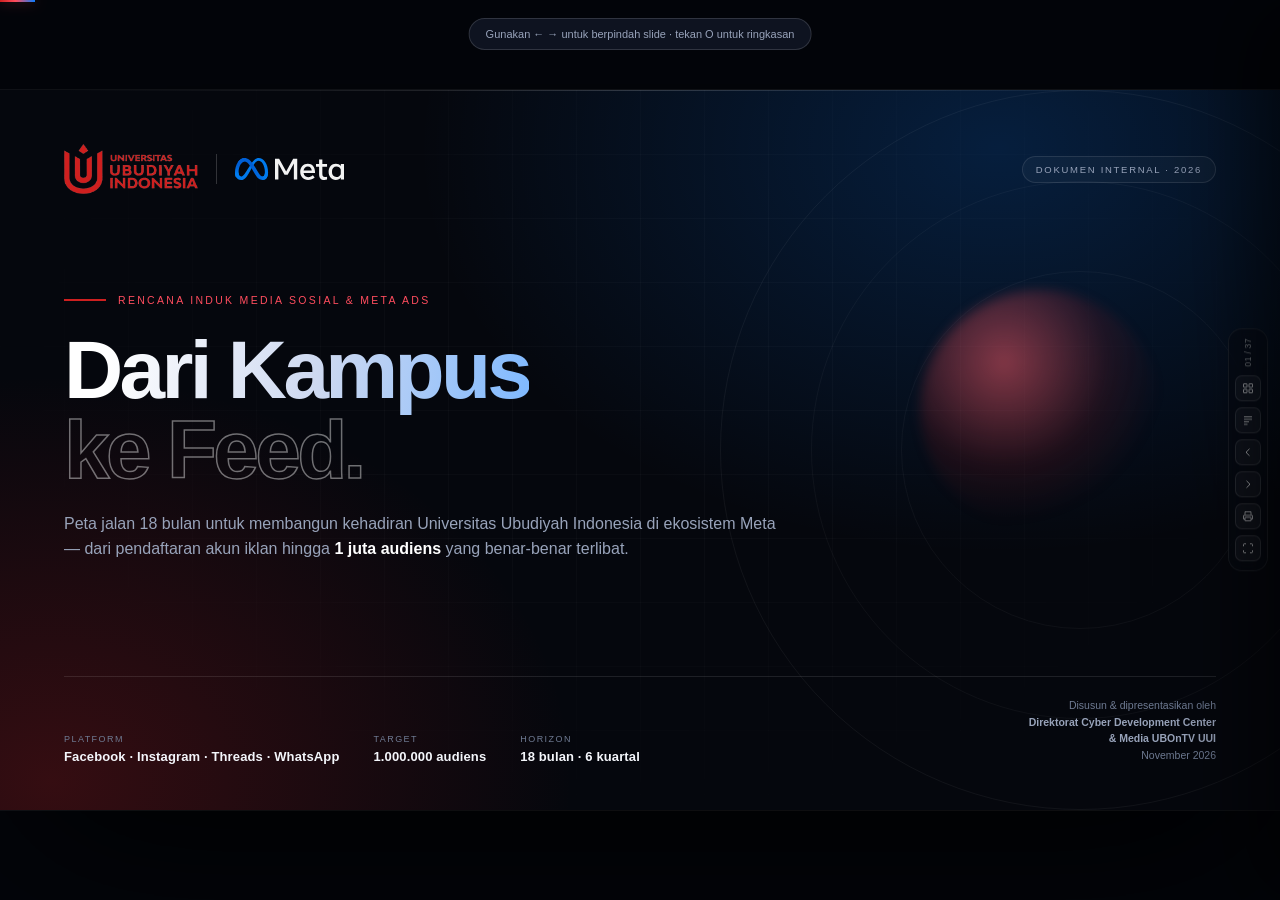
==== index.html @ 18dd35b0 "Refactor code structure for improved readability and maintainability" ====
<!DOCTYPE html>
<html lang="id">
<head>
<meta charset="UTF-8" />
<meta name="viewport" content="width=device-width, initial-scale=1.0" />
<title>UUI × Meta — Strategi Meta Ads & 1 Juta Followers</title>
<meta name="description" content="Peta jalan 18 bulan media sosial dan Meta Ads Universitas Ubudiyah Indonesia." />
<meta name="author" content="Direktorat Cyber Development Center & Media UBOnTV UUI" />
<link rel="icon" href="assets/uui-logo.png" />
<link rel="stylesheet" href="styles.css" />
</head>
<body>

<div id="stage">

  <!-- ============ 01 · COVER ============ -->
  <section class="slide cover active" data-title="Cover" data-section="Pembuka">
    <div class="rings"></div>
    <div class="orb"></div>
    <div class="inner">
      <div class="top">
        <div class="brandline">
          <img class="uui" src="assets/uui-logo.png" alt="Universitas Ubudiyah Indonesia" />
          <span class="divider-x"></span>
          <img class="meta" src="assets/meta-logo-white.svg" alt="Meta" />
        </div>
        <div class="badge">Dokumen internal · 2026</div>
      </div>

      <div class="main">
        <div class="kicker"><span class="line"></span> Rencana induk media sosial &amp; Meta Ads</div>
        <h1><span class="grad">Dari Kampus</span><br /><span class="outline">ke Feed.</span></h1>
        <p class="sub">Peta jalan 18 bulan untuk membangun kehadiran Universitas Ubudiyah Indonesia
          di ekosistem Meta — dari pendaftaran akun iklan hingga <strong style="color:#fff;font-weight:600">1 juta audiens</strong>
          yang benar-benar terlibat.</p>
      </div>

      <div class="bottom">
        <div class="meta-info">
          <div class="ci"><span class="k">Platform</span><span class="v">Facebook · Instagram · Threads · WhatsApp</span></div>
          <div class="ci"><span class="k">Target</span><span class="v">1.000.000 audiens</span></div>
          <div class="ci"><span class="k">Horizon</span><span class="v">18 bulan · 6 kuartal</span></div>
        </div>
        <div class="prepared">
          Disusun &amp; dipresentasikan oleh<br />
          <strong>Direktorat Cyber Development Center<br />&amp; Media UBOnTV UUI</strong><br />
          November 2026
        </div>
      </div>
    </div>
  </section>

  <!-- ============ 02 · AGENDA ============ -->
  <section class="slide" data-title="Agenda" data-section="Pembuka">
    <div class="eyebrow">Agenda</div>
    <h2 class="title">Lima bab, satu arah:<br /><span class="accent">dari nol menjadi mesin distribusi.</span></h2>
    <div class="content">
      <div class="split" style="gap:56px">
        <div class="nlist" style="gap:12px">
          <div class="row"><div class="idx">01</div><div class="txt"><strong>Fondasi &amp; ekosistem Meta</strong><span>Empat platform, satu portofolio bisnis, dan arsitektur aset yang tidak berantakan.</span></div></div>
          <div class="row"><div class="idx">02</div><div class="txt"><strong>Mendaftar Meta Ads</strong><span>Sepuluh langkah: dari Business Portfolio dan verifikasi bisnis sampai kampanye pertama tayang.</span></div></div>
          <div class="row"><div class="idx">03</div><div class="txt"><strong>Konten &amp; engagement</strong><span>Pilar konten, ritme posting, anatomi Reels, dan playbook komunitas.</span></div></div>
          <div class="row"><div class="idx">04</div><div class="txt"><strong>Menuju 1 juta followers</strong><span>Matematika target, alokasi per platform, kurva pertumbuhan, dan anggaran.</span></div></div>
          <div class="row"><div class="idx">05</div><div class="txt"><strong>Eksekusi &amp; tata kelola</strong><span>Tim, KPI, ritme kerja, risiko, dan lima keputusan yang diminta hari ini.</span></div></div>
        </div>
        <div>
          <div class="card" style="padding:26px">
            <h4>Hasil yang diharapkan</h4>
            <p style="font-size:13px;margin-top:12px">Satu rencana yang bisa langsung dieksekusi Senin depan: akun terverifikasi, mesin konten berjalan, iklan terukur, dan jalur jelas menuju 1 juta audiens.</p>
            <div class="hr" style="margin:18px 0"></div>
            <div class="grid grid-2" style="gap:14px">
              <div><div style="font-size:26px;font-weight:700;letter-spacing:-.03em">10</div><div class="tiny">langkah pendaftaran</div></div>
              <div><div style="font-size:26px;font-weight:700;letter-spacing:-.03em">120</div><div class="tiny">konten / bulan</div></div>
              <div><div style="font-size:26px;font-weight:700;letter-spacing:-.03em">4</div><div class="tiny">platform terintegrasi</div></div>
              <div><div style="font-size:26px;font-weight:700;letter-spacing:-.03em">18</div><div class="tiny">bulan menuju target</div></div>
            </div>
          </div>
          <div class="note-inline mt-14"><span class="ic">!</span><span>Semua angka adalah asumsi kerja berbasis benchmark industri. Ganti dengan data aktual setelah audit 14 hari pertama.</span></div>
        </div>
      </div>
    </div>
    <div class="footer"><span>Universitas Ubudiyah Indonesia × Meta</span><span class="fnum"></span></div>
  </section>

  <!-- ============ 03 · EXEC SUMMARY ============ -->
  <section class="slide" data-title="Ringkasan eksekutif" data-section="Pembuka">
    <div class="eyebrow">Ringkasan eksekutif</div>
    <h2 class="title">Satu juta audiens bukan satu kampanye.<br /><span class="accent">Ini sebuah sistem.</span></h2>
    <div class="content">
      <div class="metrics">
        <div class="metric red"><div class="num">1.000.000</div><div class="lbl">Audiens terafiliasi<br />dalam 18 bulan</div></div>
        <div class="metric blue"><div class="num">4</div><div class="lbl">Platform Meta<br />satu portofolio</div></div>
        <div class="metric"><div class="num">35<span class="unit">jt</span></div><div class="lbl">Media spend rekomendasi<br />per bulan</div></div>
      </div>
      <div class="grid grid-4" style="margin-top:6px">
        <div class="card"><div class="num-badge">70/30</div><h3>Organik dulu, iklan mempercepat</h3><p>70% pertumbuhan dari konten dan komunitas, 30% dari media berbayar. Iklan tidak menyelamatkan konten yang lemah.</p></div>
        <div class="card"><div class="num-badge">4×</div><h3>Satu ide, empat format</h3><p>Reels untuk jangkauan, carousel untuk kedalaman, Threads untuk percakapan, WhatsApp untuk retensi.</p></div>
        <div class="card"><div class="num-badge">120</div><h3>Konten per bulan</h3><p>4 konten/hari lintas platform, 60% video pendek. Volume adalah syarat, bukan pilihan.</p></div>
        <div class="card"><div class="num-badge">14</div><h3>Hari untuk memutuskan</h3><p>Setiap kreatif diuji 14 hari. Yang gagal dimatikan, yang menang digandakan 20% per minggu.</p></div>
      </div>
      <div class="note-inline"><span class="ic">→</span><span><strong style="color:#fff">Sikap yang diminta:</strong> target 1 juta dalam 18 bulan adalah target agresif. Rencana ini mengejarnya lewat kurva bertahap, bukan lonjakan tunggal — dan menyiapkan skenario 24 bulan bila realitas pasar menuntut.</span></div>
    </div>
    <div class="footer"><span>Universitas Ubudiyah Indonesia × Meta</span><span class="fnum"></span></div>
  </section>

  <!-- ============ 04 · DIVIDER 01 ============ -->
  <section class="slide divider" data-title="Bab 01 — Fondasi" data-section="01 Fondasi">
    <div class="wrap">
      <div class="bignum">01</div>
      <div>
        <div class="kicker">Fondasi</div>
        <h2>Ekosistem Meta bukan<br />satu aplikasi. Ia <em>satu sistem</em><br />distribusi.</h2>
        <p class="sub">Sebelum membicarakan iklan, kita rapikan rumahnya: aset, akses, data, dan siapa yang bertanggung jawab.</p>
      </div>
    </div>
    <div class="footer"><span>Universitas Ubudiyah Indonesia × Meta</span><span class="fnum"></span></div>
  </section>

  <!-- ============ 05 · PLATFORMS ============ -->
  <section class="slide" data-title="Empat platform" data-section="01 Fondasi">
    <div class="section-tag">Bab 01 · Fondasi</div>
    <div class="eyebrow">Ekosistem</div>
    <h2 class="title">Empat permukaan, <span class="accent-blue">satu suara.</span></h2>
    <p class="lede">Setiap platform punya pekerjaan yang berbeda. Memperlakukan semuanya sama adalah cara tercepat untuk tidak unggul di mana pun.</p>
    <div class="content">
      <div class="grid grid-4">
        <div class="card blue">
          <div class="pf-ic fb"></div>
          <h3 style="margin-top:12px">Facebook Page</h3>
          <p><strong style="color:#fff">Kredibilitas &amp; jangkauan 25+.</strong> Pengumuman resmi, live, album kegiatan, dan grup alumni/orang tua.</p>
          <div class="hr" style="margin:12px 0"></div>
          <div class="tiny">KPI: reach · share · klik</div>
        </div>
        <div class="card red">
          <div class="pf-ic ig"></div>
          <h3 style="margin-top:12px">Instagram</h3>
          <p><strong style="color:#fff">Mesin discovery.</strong> Reels adalah etalase utama untuk audiens 16–24; carousel untuk kedalaman; story untuk keseharian.</p>
          <div class="hr" style="margin:12px 0"></div>
          <div class="tiny">KPI: reach · save · follow</div>
        </div>
        <div class="card">
          <div class="pf-ic th"></div>
          <h3 style="margin-top:12px">Threads</h3>
          <p><strong style="color:#fff">Percakapan harian.</strong> Tempat opini, behind the scene, dan polling. Murah diproduksi, cepat menyebar.</p>
          <div class="hr" style="margin:12px 0"></div>
          <div class="tiny">KPI: reply · repost · mention</div>
        </div>
        <div class="card">
          <div class="pf-ic wa"></div>
          <h3 style="margin-top:12px">WhatsApp Channel</h3>
          <p><strong style="color:#fff">Distribusi langsung.</strong> Pengumuman PMB, reminder beasiswa, dan retensi audiens yang sudah percaya.</p>
          <div class="hr" style="margin:12px 0"></div>
          <div class="tiny">KPI: view · CTR · unsubscribe</div>
        </div>
      </div>
      <div class="note-inline"><span class="ic">✓</span><span><strong style="color:#fff">Aturan main:</strong> satu identitas visual, satu nada bicara, empat format berbeda. Jangan copy-paste konten yang sama tanpa menyesuaikan konteks platform.</span></div>
    </div>
    <div class="footer"><span>Universitas Ubudiyah Indonesia × Meta</span><span class="fnum"></span></div>
  </section>

  <!-- ============ 06 · ARCHITECTURE ============ -->
  <section class="slide" data-title="Arsitektur aset" data-section="01 Fondasi">
    <div class="section-tag">Bab 01 · Fondasi</div>
    <div class="eyebrow">Arsitektur</div>
    <h2 class="title">Bangun rumahnya dulu, <span class="accent">baru pasang iklannya.</span></h2>
    <div class="content">
      <div class="split" style="grid-template-columns:1.35fr .65fr;gap:34px">
        <div class="arch">
          <div class="arch-top">
            <span class="arch-label">Business Portfolio</span>
            <strong>Universitas Ubudiyah Indonesia</strong>
            <span class="arch-sub">business.facebook.com · 1 pemilik, banyak aset</span>
          </div>
          <div class="arch-lines"><i></i><i></i><i></i><i></i></div>
          <div class="arch-grid">
            <div class="arch-cell"><span class="ac">Aset</span><b>Facebook Page</b><b>Instagram Profesional</b><b>Threads</b><b>WhatsApp Business</b></div>
            <div class="arch-cell"><span class="ac">Iklan</span><b>Ad Account — Brand</b><b>Ad Account — PMB</b><b>Ad Account — Fakultas</b><b class="dim">+ akun cadangan</b></div>
            <div class="arch-cell"><span class="ac">Data</span><b>Dataset / Pixel</b><b>Conversions API</b><b>Katalog konten</b><b class="dim">+ UTM &amp; GA4</b></div>
            <div class="arch-cell"><span class="ac">Akses</span><b>Admin (2 orang)</b><b>Advertiser</b><b>Analyst</b><b>Finance (read-only)</b></div>
          </div>
          <div class="arch-bottom">Satu portofolio · Banyak akun per tujuan · Akses berbasis peran</div>
        </div>
        <div>
          <div class="nlist" style="gap:10px">
            <div class="row"><div class="idx">1</div><div class="txt"><strong>Jangan lahir di akun pribadi</strong><span>Aset yang dibuat di akun staf akan hilang saat staf itu pindah. Semua harus di portofolio institusi.</span></div></div>
            <div class="row"><div class="idx">2</div><div class="txt"><strong>Pisahkan akun iklan per tujuan</strong><span>Brand, PMB, dan fakultas punya audiens dan anggaran berbeda. Laporan jadi bersih, evaluasi jadi adil.</span></div></div>
            <div class="row"><div class="idx">3</div><div class="txt"><strong>Bagikan akses, bukan password</strong><span>Undang lewat email dengan peran terbatas. Password bersama adalah celah keamanan terbesar.</span></div></div>
          </div>
        </div>
      </div>
    </div>
    <div class="footer"><span>Universitas Ubudiyah Indonesia × Meta</span><span class="fnum"></span></div>
  </section>

  <!-- ============ 07 · DIVIDER 02 ============ -->
  <section class="slide divider" data-title="Bab 02 — Mendaftar Meta Ads" data-section="02 Meta Ads">
    <div class="wrap">
      <div class="bignum">02</div>
      <div>
        <div class="kicker">Pendaftaran</div>
        <h2>Sepuluh langkah.<br />Dari nol sampai <em>tayang.</em></h2>
        <p class="sub">Urutannya penting. Melompat langsung ke “Boost Post” tanpa verifikasi dan pelacakan adalah cara membakar anggaran tanpa data.</p>
      </div>
    </div>
    <div class="footer"><span>Universitas Ubudiyah Indonesia × Meta</span><span class="fnum"></span></div>
  </section>

  <!-- ============ 08 · 10 STEPS ============ -->
  <section class="slide" data-title="10 langkah pendaftaran" data-section="02 Meta Ads">
    <div class="section-tag">Bab 02 · Meta Ads</div>
    <div class="eyebrow">Peta pendaftaran</div>
    <h2 class="title">Sepuluh langkah menuju kampanye pertama.</h2>
    <div class="content">
      <div class="steps">
        <div class="step"><div class="n">01</div><h3>Akun Facebook kerja</h3><p>Akun personal resmi + 2FA. Bukan akun bot, bukan akun pinjaman.</p></div>
        <div class="step"><div class="n">02</div><h3>Business Portfolio</h3><p>Buat di business.facebook.com dengan email domain kampus.</p></div>
        <div class="step"><div class="n">03</div><h3>Hubungkan aset</h3><p>Page UUI, Instagram profesional, Threads, WhatsApp Business.</p></div>
        <div class="step"><div class="n">04</div><h3>Verifikasi domain</h3><p>uui.ac.id lewat DNS TXT atau meta-tag di halaman utama.</p></div>
        <div class="step"><div class="n">05</div><h3>Verifikasi bisnis</h3><p>Unggah dokumen legal. Proses 3–7 hari kerja.</p></div>
        <div class="step"><div class="n">06</div><h3>Buat Ad Account</h3><p>Mata uang IDR, zona waktu Asia/Jakarta, per tujuan.</p></div>
        <div class="step"><div class="n">07</div><h3>Metode pembayaran</h3><p>Kartu korporat atau transfer bank. Siapkan NPWP institusi.</p></div>
        <div class="step"><div class="n">08</div><h3>Pixel + CAPI</h3><p>Pasang di situs, kirim event server-side, uji lewat Test Events.</p></div>
        <div class="step"><div class="n">09</div><h3>Tim &amp; izin</h3><p>Admin, advertiser, analyst, finance. Prinsip akses minimum.</p></div>
        <div class="step"><div class="n">10</div><h3>Kampanye pertama</h3><p>Tujuan → audiens → placement → anggaran → kreatif → tayang.</p></div>
      </div>
      <div class="grid grid-3" style="margin-top:4px">
        <div class="card tight flat"><h4>Estimasi waktu</h4><p><strong style="color:#fff">7–14 hari</strong> — 1 hari setup, 3–7 hari verifikasi, 2 hari pelacakan &amp; uji.</p></div>
        <div class="card tight flat"><h4>Yang paling sering gagal</h4><p>Nama bisnis tidak konsisten dengan dokumen, domain belum terverifikasi, dan tidak ada metode pembayaran aktif.</p></div>
        <div class="card tight flat"><h4>Yang wajib ada di hari pertama</h4><p>Akses admin ganda, 2FA, email domain kampus, dan dokumen legal dalam bentuk PDF.</p></div>
      </div>
    </div>
    <div class="footer"><span>Universitas Ubudiyah Indonesia × Meta</span><span class="fnum"></span></div>
  </section>

  <!-- ============ 09 · STEPS DETAIL 1 ============ -->
  <section class="slide" data-title="Langkah 1–5" data-section="02 Meta Ads">
    <div class="section-tag">Bab 02 · Meta Ads</div>
    <div class="eyebrow">Langkah 1–5</div>
    <h2 class="title">Menyiapkan identitas dan kepemilikan aset.</h2>
    <div class="content">
      <div class="grid grid-2" style="gap:14px">
        <div class="nlist">
          <div class="row"><div class="idx">1</div><div class="txt"><strong>Akun Facebook kerja yang aman</strong><span>Gunakan akun resmi atas nama jabatan (mis. Digital Lead UUI), aktifkan 2FA, dan simpan recovery code di tempat terkunci. Hindari akun yang terikat nomor pribadi staf.</span></div></div>
          <div class="row"><div class="idx">2</div><div class="txt"><strong>Buat Business Portfolio</strong><span>Buka business.facebook.com → <em>Create account</em>. Nama: “Universitas Ubudiyah Indonesia”. Email kerja berdomain uui.ac.id. Ini menjadi rumah semua aset, bukan akun iklan itu sendiri.</span></div></div>
          <div class="row"><div class="idx">3</div><div class="txt"><strong>Hubungkan Page, Instagram, Threads, WhatsApp</strong><span>Business Settings → Accounts. Instagram harus akun profesional (Creator/Business) dan ditautkan ke Page. Threads otomatis mengikuti akun IG. WhatsApp Business dihubungkan lewat nomor institusi.</span></div></div>
        </div>
        <div class="nlist">
          <div class="row"><div class="idx">4</div><div class="txt"><strong>Verifikasi domain uui.ac.id</strong><span>Brand Safety → Domains → Add. Pilih DNS TXT (paling stabil) atau unggah meta-tag ke bagian <span class="mono" style="font-size:10px">head</span> halaman utama. Verifikasi domain membuka pelacakan lintas perangkat dan pengukuran konversi yang akurat.</span></div></div>
          <div class="row"><div class="idx">5</div><div class="txt"><strong>Verifikasi bisnis (Business Verification)</strong><span>Security Center → Start verification. Siapkan NIB, akta pendirian, SK, dan bukti alamat. Nama, alamat, dan nomor telepon harus identik di semua dokumen dan di halaman Facebook.</span></div></div>
          <div class="note-inline"><span class="ic">!</span><span><strong style="color:#fff">Jangan lewati verifikasi.</strong> Tanpa verifikasi, akun rentan dibatasi, tidak bisa menjalankan format iklan tertentu, dan sulit mengajukan banding saat terjadi peninjauan.</span></div>
        </div>
      </div>
    </div>
    <div class="footer"><span>Universitas Ubudiyah Indonesia × Meta</span><span class="fnum"></span></div>
  </section>

  <!-- ============ 10 · STEPS DETAIL 2 ============ -->
  <section class="slide" data-title="Langkah 6–10" data-section="02 Meta Ads">
    <div class="section-tag">Bab 02 · Meta Ads</div>
    <div class="eyebrow">Langkah 6–10</div>
    <h2 class="title">Menyiapkan uang, data, dan orang.</h2>
    <div class="content">
      <div class="grid grid-2" style="gap:14px">
        <div class="nlist">
          <div class="row"><div class="idx">6</div><div class="txt"><strong>Buat Ad Account per tujuan</strong><span>Mata uang IDR, zona waktu Asia/Jakarta. Pisahkan: Brand &amp; Engagement, PMB, dan Fakultas. Timezone tidak bisa diubah setelah akun dipakai — pastikan sejak awal.</span></div></div>
          <div class="row"><div class="idx">7</div><div class="txt"><strong>Atur metode pembayaran</strong><span>Kartu kredit/korporat adalah pilihan paling stabil. Alternatif: transfer bank atau invoice untuk institusi. Siapkan NPWP dan alamat penagihan yang sesuai.</span></div></div>
          <div class="row"><div class="idx">8</div><div class="txt"><strong>Pasang Pixel + Conversions API</strong><span>Events Manager → Dataset. Pasang base code lewat Google Tag Manager, lalu kirim event server-side (CAPI) untuk mengurangi kehilangan data akibat pemblokir iklan. Uji dengan Test Events sebelum menyalakan iklan.</span></div></div>
        </div>
        <div class="nlist">
          <div class="row"><div class="idx">9</div><div class="txt"><strong>Atur tim dan izin</strong><span>Business Settings → People. Admin maksimal dua orang, advertiser untuk tim performa, analyst read-only untuk pelaporan, finance hanya untuk penagihan. Tinjau akses setiap kuartal.</span></div></div>
          <div class="row"><div class="idx">10</div><div class="txt"><strong>Jalankan kampanye pertama</strong><span>Ads Manager → Create. Pilih tujuan yang benar (bukan sekadar “Boost”), tentukan audiens, placement, anggaran, dan 3 varian kreatif. Tinjauan Meta umumnya &lt; 24 jam.</span></div></div>
          <div class="card red tight">
            <h4 style="color:#ffb3ba">Kesalahan pemula</h4>
            <p style="color:#f3d7da">Menekan “Boost Post” untuk semua konten. Boost mengoptimalkan interaksi, bukan pertumbuhan follower atau pendaftaran. Gunakan Ads Manager untuk tujuan yang terukur.</p>
          </div>
        </div>
      </div>
    </div>
    <div class="footer"><span>Universitas Ubudiyah Indonesia × Meta</span><span class="fnum"></span></div>
  </section>

  <!-- ============ 11 · VERIFICATION ============ -->
  <section class="slide" data-title="Verifikasi bisnis & domain" data-section="02 Meta Ads">
    <div class="section-tag">Bab 02 · Meta Ads</div>
    <div class="eyebrow">Verifikasi</div>
    <h2 class="title">Dokumen yang harus siap <span class="accent">sebelum mulai.</span></h2>
    <div class="content">
      <div class="split" style="grid-template-columns:1fr 1fr;gap:40px">
        <div>
          <h4 style="font-size:10px;letter-spacing:.16em;text-transform:uppercase;color:var(--muted-2);margin-bottom:12px">Checklist dokumen</h4>
          <div class="checks">
            <div class="chk"><span><strong>NIB / izin operasional</strong> — nomor dan nama badan hukum harus terbaca jelas.</span></div>
            <div class="chk"><span><strong>Akta pendirian &amp; SK</strong> — menunjukkan legalitas dan pengurus yang berwenang.</span></div>
            <div class="chk"><span><strong>Bukti alamat operasional</strong> — tagihan listrik/internet 3 bulan terakhir.</span></div>
            <div class="chk"><span><strong>Email domain kampus</strong> — bukan Gmail pribadi; mempercepat verifikasi.</span></div>
            <div class="chk"><span><strong>Nomor telepon bisnis</strong> — aktif dan dijawab saat Meta melakukan konfirmasi.</span></div>
            <div class="chk"><span><strong>Website dengan nama &amp; alamat</strong> — halaman kontak dan tentang kami harus lengkap.</span></div>
            <div class="chk"><span><strong>Surat kuasa</strong> — bila pendaftar bukan pemegang jabatan resmi.</span></div>
          </div>
        </div>
        <div>
          <div class="vtl">
            <div class="vi"><div class="when">Hari 1</div><h3>Kumpulkan &amp; samakan data</h3><p>Nama bisnis, alamat, telepon, dan domain harus konsisten di dokumen, Page, dan situs.</p></div>
            <div class="vi"><div class="when">Hari 2</div><h3>Ajukan verifikasi</h3><p>Security Center → Business Verification. Unggah PDF, bukan foto miring.</p></div>
            <div class="vi"><div class="when">Hari 3–7</div><h3>Respons pertanyaan Meta</h3><p>Balas cepat. Satu dokumen kurang bisa mengulang proses dari awal.</p></div>
            <div class="vi"><div class="when">Setelahnya</div><h3>Aktifkan Meta Verified</h3><p>Langganan centang biru untuk Page &amp; IG (bila tersedia): kepercayaan publik, dukungan akun, dan perlindungan penyamaran.</p></div>
          </div>
        </div>
      </div>
      <div class="note-inline"><span class="ic">→</span><span>Verifikasi domain dan verifikasi bisnis adalah dua hal berbeda. Keduanya dibutuhkan: yang pertama untuk pengukuran, yang kedua untuk kepercayaan dan stabilitas akun iklan.</span></div>
    </div>
    <div class="footer"><span>Universitas Ubudiyah Indonesia × Meta</span><span class="fnum"></span></div>
  </section>

  <!-- ============ 12 · ROLES ============ -->
  <section class="slide" data-title="Struktur akses & keamanan" data-section="02 Meta Ads">
    <div class="section-tag">Bab 02 · Meta Ads</div>
    <div class="eyebrow">Tata kelola akun</div>
    <h2 class="title">Akses minimum, <span class="accent-blue">akuntabilitas maksimum.</span></h2>
    <div class="content">
      <div class="split" style="grid-template-columns:1.3fr .7fr;gap:34px">
        <div class="card" style="padding:10px 20px 12px">
          <table class="tbl">
            <thead><tr><th>Peran</th><th>Siapa</th><th>Izin</th></tr></thead>
            <tbody>
              <tr><td><strong>Portfolio Admin</strong></td><td>Kepala Humas + Digital Lead</td><td class="num">Penuh · 2 orang</td></tr>
              <tr><td><strong>Advertiser</strong></td><td>Performance marketer</td><td class="num">Buat &amp; edit kampanye</td></tr>
              <tr><td><strong>Analyst</strong></td><td>Staf data / reporting</td><td class="num">Read-only</td></tr>
              <tr><td><strong>Finance</strong></td><td>Bagian keuangan</td><td class="num">Billing &amp; invoice</td></tr>
              <tr><td><strong>Partner</strong></td><td>Agensi / vendor kreatif</td><td class="num">Aset terbatas</td></tr>
            </tbody>
          </table>
        </div>
        <div class="grid" style="gap:10px">
          <div class="card tight"><h4>Wajib</h4><p style="margin-top:4px">2FA untuk semua admin · recovery code tercetak · audit akses tiap kuartal · email domain institusi.</p></div>
          <div class="card tight"><h4>Dilarang</h4><p style="margin-top:4px">Password dibagikan via chat · akun iklan di profil pribadi · satu orang memegang semua kendali.</p></div>
          <div class="card tight red"><h4 style="color:#ffb3ba">Rencana kontinjensi</h4><p style="margin-top:4px;color:#f0d4d8">Minimal dua admin aktif. Bila akun dibatasi, admin kedua bisa mengajukan banding tanpa menunggu satu orang.</p></div>
        </div>
      </div>
    </div>
    <div class="footer"><span>Universitas Ubudiyah Indonesia × Meta</span><span class="fnum"></span></div>
  </section>

  <!-- ============ 13 · PIXEL ============ -->
  <section class="slide" data-title="Pixel & Conversions API" data-section="02 Meta Ads">
    <div class="section-tag">Bab 02 · Meta Ads</div>
    <div class="eyebrow">Pengukuran</div>
    <h2 class="title">Kalau tidak diukur, <span class="accent">itu bukan iklan.</span></h2>
    <div class="content">
      <div class="split" style="grid-template-columns:1.05fr .95fr;gap:36px">
        <div>
          <div class="flow">
            <div class="flow-node"><span class="fn-k">Situs &amp; aplikasi</span><b>uui.ac.id · landing PMB</b></div>
            <div class="flow-arrow">↓</div>
            <div class="flow-row">
              <div class="flow-node small"><span class="fn-k">Browser</span><b>Meta Pixel</b></div>
              <div class="flow-plus">+</div>
              <div class="flow-node small"><span class="fn-k">Server</span><b>Conversions API</b></div>
            </div>
            <div class="flow-arrow">↓</div>
            <div class="flow-node"><span class="fn-k">Events Manager</span><b>Dataset UUI · deduplikasi event_id</b></div>
            <div class="flow-arrow">↓</div>
            <div class="flow-node accent"><span class="fn-k">Optimasi</span><b>Ads Manager belajar dari konversi nyata</b></div>
          </div>
          <div class="note-inline mt-14"><span class="ic">!</span><span>Pasang consent banner sesuai UU PDP. Jangan kirim data pribadi sensitif (NIK, nomor HP) sebagai parameter event.</span></div>
        </div>
        <div>
          <h4 style="font-size:10px;letter-spacing:.16em;text-transform:uppercase;color:var(--muted-2);margin-bottom:10px">Event yang wajib dilacak</h4>
          <table class="tbl">
            <thead><tr><th>Event</th><th>Kapan</th><th>Nilai</th></tr></thead>
            <tbody>
              <tr><td><strong>PageView</strong></td><td>Semua halaman</td><td class="num">Dasar</td></tr>
              <tr><td><strong>ViewContent</strong></td><td>Halaman program studi</td><td class="num">Minat</td></tr>
              <tr><td><strong>Lead</strong></td><td>Formulir PMB terkirim</td><td class="num">Tinggi</td></tr>
              <tr><td><strong>Contact</strong></td><td>Klik WhatsApp / telepon</td><td class="num">Tinggi</td></tr>
              <tr><td><strong>CompleteRegistration</strong></td><td>Akun pendaftaran dibuat</td><td class="num">Konversi</td></tr>
              <tr><td><strong>Subscribe</strong></td><td>Newsletter / WA Channel</td><td class="num">Retensi</td></tr>
            </tbody>
          </table>
          <div class="tiny mt-8">Uji dengan Test Events sebelum kampanye. Bandingkan jumlah event browser vs server setiap minggu.</div>
        </div>
      </div>
    </div>
    <div class="footer"><span>Universitas Ubudiyah Indonesia × Meta</span><span class="fnum"></span></div>
  </section>

  <!-- ============ 14 · CAMPAIGN STRUCTURE ============ -->
  <section class="slide" data-title="Struktur kampanye" data-section="02 Meta Ads">
    <div class="section-tag">Bab 02 · Meta Ads</div>
    <div class="eyebrow">Kampanye</div>
    <h2 class="title">Pilih tujuan yang tepat, <span class="accent-blue">bukan yang termudah.</span></h2>
    <div class="content">
      <div class="card" style="padding:8px 20px 10px">
        <table class="tbl">
          <thead><tr><th>Tujuan</th><th>Dipakai untuk</th><th>Optimasi</th><th>Benchmark</th></tr></thead>
          <tbody>
            <tr><td><strong>Awareness</strong></td><td>Kampanye kampus, Reels, momen wisuda</td><td>Reach / video views</td><td class="num">CPM Rp 15–30 rb</td></tr>
            <tr><td><strong>Engagement</strong></td><td>Membangun social proof &amp; percakapan</td><td>Post engagement</td><td class="num">Rp 1.500–3.500 / interaksi</td></tr>
            <tr class="hl"><td><strong>Traffic</strong></td><td>Mengarahkan ke profil &amp; landing PMB</td><td>Link clicks / profile visits</td><td class="num">Rp 800–2.500 / klik</td></tr>
            <tr><td><strong>Leads</strong></td><td>Formulir PMB, unduh brosur, webinar</td><td>Lead</td><td class="num">Rp 15–45 rb / lead</td></tr>
            <tr><td><strong>Conversions</strong></td><td>Pendaftaran &amp; pembayaran</td><td>Event konversi</td><td class="num">Biaya per pendaftar</td></tr>
          </tbody>
        </table>
      </div>
      <div class="grid grid-3">
        <div class="card tight flat"><h4>Struktur minimal</h4><p>1 kampanye · 2–3 ad set (audiens) · 3 kreatif per ad set. Jangan 20 ad set dengan 1 kreatif.</p></div>
        <div class="card tight flat"><h4>Aturan belanja</h4><p>70% ke yang terbukti · 20% untuk scaling · 10% eksperimen format baru.</p></div>
        <div class="card tight flat"><h4>Yang dipantau</h4><p>Frekuensi &lt; 3, CPM stabil, CTR &gt; 1%, dan biaya per hasil turun dalam 14 hari.</p></div>
      </div>
    </div>
    <div class="footer"><span>Universitas Ubudiyah Indonesia × Meta</span><span class="fnum"></span></div>
  </section>

  <!-- ============ 15 · GO LIVE CHECKLIST ============ -->
  <section class="slide" data-title="Checklist go-live" data-section="02 Meta Ads">
    <div class="section-tag">Bab 02 · Meta Ads</div>
    <div class="eyebrow">Sebelum menekan publish</div>
    <h2 class="title">Dua belas centang sebelum uang keluar.</h2>
    <div class="content">
      <div class="grid grid-3" style="gap:18px 26px">
        <div class="checks" style="gap:11px">
          <div class="chk"><span>Business Portfolio aktif &amp; terverifikasi</span></div>
          <div class="chk"><span>Domain uui.ac.id terverifikasi</span></div>
          <div class="chk"><span>Pixel menyala di semua halaman penting</span></div>
          <div class="chk"><span>CAPI mengirim event &amp; terdeduplikasi</span></div>
        </div>
        <div class="checks" style="gap:11px">
          <div class="chk"><span>Metode pembayaran aktif &amp; limit cukup</span></div>
          <div class="chk"><span>Dua admin dengan 2FA</span></div>
          <div class="chk"><span>UTM konsisten di semua link</span></div>
          <div class="chk"><span>Landing page cepat &amp; ramah mobile</span></div>
        </div>
        <div class="checks" style="gap:11px">
          <div class="chk"><span>Tiga varian kreatif per ad set</span></div>
          <div class="chk"><span>Caption &amp; subtitle sudah diperiksa</span></div>
          <div class="chk"><span>Consent banner &amp; kebijakan privasi</span></div>
          <div class="chk"><span>Dashboard pelaporan siap</span></div>
        </div>
      </div>
      <div class="grid grid-3" style="margin-top:6px">
        <div class="card red tight"><h4 style="color:#ffb3ba">Batas aman</h4><p style="color:#f0d4d8">Mulai Rp 150–300 rb/hari per kampanye. Naikkan maksimal 20% per 3 hari agar pembelajaran tidak ter-reset.</p></div>
        <div class="card tight"><h4>Frekuensi</h4><p>Ganti kreatif saat frekuensi &gt; 3 atau CTR turun 30% dalam 7 hari. Kelelahan kreatif adalah pemborosan paling umum.</p></div>
        <div class="card tight"><h4>Eksperimen</h4><p>Satu variabel per uji: hook, audiens, atau format. Lebih dari satu variabel membuat hasil tidak bisa dibaca.</p></div>
      </div>
    </div>
    <div class="footer"><span>Universitas Ubudiyah Indonesia × Meta</span><span class="fnum"></span></div>
  </section>

  <!-- ============ 16 · DIVIDER 03 ============ -->
  <section class="slide divider" data-title="Bab 03 — Konten & Engagement" data-section="03 Konten">
    <div class="wrap">
      <div class="bignum">03</div>
      <div>
        <div class="kicker">Konten &amp; engagement</div>
        <h2>Algoritma tidak jatuh cinta<br />pada kampus. Manusia jatuh cinta<br />pada <em>manusia.</em></h2>
        <p class="sub">Konten institusi yang kaku akan dilewati. Konten yang terasa seperti kehidupan nyata mahasiswa akan dibagikan.</p>
      </div>
    </div>
    <div class="footer"><span>Universitas Ubudiyah Indonesia × Meta</span><span class="fnum"></span></div>
  </section>

  <!-- ============ 17 · CONTENT PILLARS ============ -->
  <section class="slide" data-title="Pilar konten" data-section="03 Konten">
    <div class="section-tag">Bab 03 · Konten</div>
    <div class="eyebrow">Pilar konten</div>
    <h2 class="title">Lima pilar, satu kepribadian: <span class="accent">UUI yang hidup.</span></h2>
    <div class="content">
      <div class="grid grid-5" style="gap:12px">
        <div class="card tight" style="padding:16px">
          <div class="pill red">30%</div>
          <h3 style="margin-top:10px;font-size:14px">Kehidupan mahasiswa</h3>
          <p style="font-size:11px">Day in the life, UKM, kost, organisasi, drama tugas. Wajah manusia, bukan gedung.</p>
          <div class="tiny" style="margin-top:8px">Reels · story · Threads</div>
        </div>
        <div class="card tight" style="padding:16px">
          <div class="pill blue">20%</div>
          <h3 style="margin-top:10px;font-size:14px">Bukti &amp; prestasi</h3>
          <p style="font-size:11px">Wisuda, prestasi, alumni sukses, akreditasi, kerja sama industri.</p>
          <div class="tiny" style="margin-top:8px">Carousel · FB · artikel</div>
        </div>
        <div class="card tight" style="padding:16px">
          <div class="pill amber">20%</div>
          <h3 style="margin-top:10px;font-size:14px">Edukasi &amp; tips</h3>
          <p style="font-size:11px">Cara lolos seleksi, beasiswa, karier, AI untuk mahasiswa, literasi digital.</p>
          <div class="tiny" style="margin-top:8px">Carousel · Threads · live</div>
        </div>
        <div class="card tight" style="padding:16px">
          <div class="pill green">15%</div>
          <h3 style="margin-top:10px;font-size:14px">Aceh &amp; lokal</h3>
          <p style="font-size:11px">Budaya, kuliner, wisata, komunitas. Akar lokal adalah pembeda dari kampus lain.</p>
          <div class="tiny" style="margin-top:8px">Reels · kolaborasi</div>
        </div>
        <div class="card tight" style="padding:16px">
          <div class="pill">15%</div>
          <h3 style="margin-top:10px;font-size:14px">Humor &amp; tren</h3>
          <p style="font-size:11px">Meme kampus, POV dosen, audio viral. Cepat diproduksi, tinggi jangkauan.</p>
          <div class="tiny" style="margin-top:8px">Reels · Threads</div>
        </div>
      </div>
      <div class="grid grid-2" style="margin-top:2px;gap:16px">
        <div class="note-inline"><span class="ic">70</span><span><strong style="color:#fff">70% hiburan &amp; nilai</strong> — alasan orang mau menonton dan membagikan.</span></div>
        <div class="note-inline" style="background:rgba(206,32,32,.07);border-color:rgba(255,77,94,.18)"><span class="ic" style="color:#ff6b78">30</span><span><strong style="color:#fff">30% bukti &amp; promosi</strong> — alasan orang mau mendaftar. Jangan dibalik.</span></div>
      </div>
    </div>
    <div class="footer"><span>Universitas Ubudiyah Indonesia × Meta</span><span class="fnum"></span></div>
  </section>

  <!-- ============ 18 · CADENCE ============ -->
  <section class="slide" data-title="Ritme per platform" data-section="03 Konten">
    <div class="section-tag">Bab 03 · Konten</div>
    <div class="eyebrow">Ritme</div>
    <h2 class="title">Konsisten setiap hari, <span class="accent-blue">bukan heroik sekali sebulan.</span></h2>
    <div class="content">
      <div class="card" style="padding:8px 20px 10px">
        <table class="tbl">
          <thead><tr><th>Platform</th><th>Format utama</th><th>Frekuensi</th><th>Jam tayang</th><th>KPI utama</th></tr></thead>
          <tbody>
            <tr><td><strong>Instagram</strong></td><td>Reels 9:16, carousel, story</td><td>1 Reels/hari · 3 story/hari · 3 carousel/mgg</td><td class="num">11.00 · 19.00</td><td>Reach · save · follow</td></tr>
            <tr><td><strong>Facebook</strong></td><td>Reels, link post, live</td><td>2 post/hari · 1 live/mgg</td><td class="num">12.00 · 20.00</td><td>Reach · share · klik</td></tr>
            <tr><td><strong>Threads</strong></td><td>Teks, foto, repost</td><td>3–5 post/hari</td><td class="num">08.00–22.00</td><td>Reply · repost</td></tr>
            <tr><td><strong>WhatsApp</strong></td><td>Pengumuman, voice note</td><td>2–3 update/hari</td><td class="num">07.00 · 16.00</td><td>View · CTR</td></tr>
          </tbody>
        </table>
      </div>
      <div class="grid grid-3">
        <div class="card tight flat"><h4>Produksi batch</h4><p>Satu hari syuting = 12–15 klip. Editing dua hari. Ini menjaga volume tanpa lembur harian.</p></div>
        <div class="card tight flat"><h4>Bank konten</h4><p>Simpan minimal 14 hari konten di depan. Buffer adalah pertahanan terhadap minggu sibuk.</p></div>
        <div class="card tight flat"><h4>Repurpose</h4><p>1 Reels → 1 carousel → 3 Threads → 1 story → 1 potongan untuk WhatsApp Channel.</p></div>
      </div>
    </div>
    <div class="footer"><span>Universitas Ubudiyah Indonesia × Meta</span><span class="fnum"></span></div>
  </section>

  <!-- ============ 19 · REEL ANATOMY ============ -->
  <section class="slide" data-title="Anatomi Reels" data-section="03 Konten">
    <div class="section-tag">Bab 03 · Konten</div>
    <div class="eyebrow">Format unggulan</div>
    <h2 class="title">Tiga detik pertama <span class="accent">menentukan segalanya.</span></h2>
    <div class="content">
      <div class="split" style="grid-template-columns:.42fr .58fr;gap:36px;align-items:center">
        <div style="display:flex;justify-content:center">
          <div class="phone">
            <div class="notch"></div>
            <div class="screen">
              <div class="video"></div>
              <div class="ui-top"><span>9:41</span><span>UUI · Reels</span></div>
              <div class="caption"><b>“Aku pikir kuliah di Aceh itu sepi…”</b><br />POV: minggu pertama di UUI. Ternyata…</div>
              <div class="actions">
                <div class="actsq"></div><div class="actsq"></div><div class="actsq"></div>
              </div>
              <div class="safe"></div>
            </div>
          </div>
        </div>
        <div class="nlist" style="gap:9px">
          <div class="row" style="padding:9px 14px"><div class="idx">0–1s</div><div class="txt"><strong>Hook visual + teks</strong><span>Satu klaim, satu wajah, satu gerakan. Tanpa intro logo.</span></div></div>
          <div class="row" style="padding:9px 14px"><div class="idx">1–3s</div><div class="txt"><strong>Janji yang jelas</strong><span>“Ini yang tidak dikatakan brosur kampus.” Beri alasan untuk bertahan.</span></div></div>
          <div class="row" style="padding:9px 14px"><div class="idx">3–18s</div><div class="txt"><strong>Isi yang padat</strong><span>3–5 beat cepat. Subtitle wajib — 85% menonton tanpa suara.</span></div></div>
          <div class="row" style="padding:9px 14px"><div class="idx">18–25s</div><div class="txt"><strong>Payoff &amp; loop</strong><span>Akhir yang bisa diputar ulang tanpa terasa mengulang.</span></div></div>
          <div class="row" style="padding:9px 14px"><div class="idx">Akhir</div><div class="txt"><strong>CTA spesifik</strong><span>“Simpan untuk besok” · “Komentar UUI” · “Ikuti untuk part 2”.</span></div></div>
        </div>
      </div>
      <div class="grid grid-4" style="gap:12px">
        <div class="card tight flat"><div class="tiny">3-detik hold</div><div style="font-size:18px;font-weight:650;margin-top:2px">≥ 65%</div></div>
        <div class="card tight flat"><div class="tiny">Completion rate</div><div style="font-size:18px;font-weight:650;margin-top:2px">≥ 35%</div></div>
        <div class="card tight flat"><div class="tiny">Share rate</div><div style="font-size:18px;font-weight:650;margin-top:2px">≥ 1,5%</div></div>
        <div class="card tight flat"><div class="tiny">Follow per 1.000 views</div><div style="font-size:18px;font-weight:650;margin-top:2px">≥ 8</div></div>
      </div>
    </div>
    <div class="footer"><span>Universitas Ubudiyah Indonesia × Meta</span><span class="fnum"></span></div>
  </section>

  <!-- ============ 20 · ENGAGEMENT PLAYBOOK ============ -->
  <section class="slide" data-title="Playbook engagement" data-section="03 Konten">
    <div class="section-tag">Bab 03 · Konten</div>
    <div class="eyebrow">Engagement</div>
    <h2 class="title">Engagement bukan tombol suka. <span class="accent-blue">Ia percakapan.</span></h2>
    <p class="lede">Algoritma memberi ruang pada konten yang memicu interaksi bermakna — komentar, simpan, bagikan, dan balasan.</p>
    <div class="content">
      <div class="grid grid-3" style="gap:12px">
        <div class="card tight"><span class="pill red">00–30 mnt</span><h3 style="margin-top:9px">Golden hour</h3><p>Balas setiap komentar dalam 30 menit pertama. Ajukan pertanyaan balik, bukan hanya “terima kasih”.</p></div>
        <div class="card tight"><span class="pill blue">Komunitas</span><h3 style="margin-top:9px">Grup per angkatan</h3><p>WhatsApp/Telegram per angkatan dan program studi. 20 ambassador mahasiswa menjawab pertanyaan calon.</p></div>
        <div class="card tight"><span class="pill green">UGC</span><h3 style="margin-top:9px">Kampus dalam lensa</h3><p>Repost story mahasiswa tiap hari. Beri kredit. Audiens lebih percaya pada teman daripada brosur.</p></div>
        <div class="card tight"><span class="pill amber">Kolaborasi</span><h3 style="margin-top:9px">2 collab post/minggu</h3><p>UKM, alumni, kreator Aceh, bisnis lokal. Satu konten menjangkau dua audiens sekaligus.</p></div>
        <div class="card tight"><span class="pill">Live</span><h3 style="margin-top:9px">Satu live per minggu</h3><p>Q&amp;A PMB, tur kampus, wawancara alumni. Live membangun kedekatan yang tidak bisa ditiru carousel.</p></div>
        <div class="card tight"><span class="pill">Giveaway</span><h3 style="margin-top:9px">Hadiah berbasis nilai</h3><p>Bootcamp, beasiswa mini, merchandise. Hindari skema “follow untuk menang” — melanggar kebijakan dan menarik audiens palsu.</p></div>
      </div>
      <div class="note-inline"><span class="ic">↺</span><span><strong style="color:#fff">Efek compounding:</strong> balasan cepat → komentar naik → distribusi naik → follower naik → lebih banyak komentar. Ini loop yang harus dijaga setiap hari.</span></div>
    </div>
    <div class="footer"><span>Universitas Ubudiyah Indonesia × Meta</span><span class="fnum"></span></div>
  </section>

  <!-- ============ 21 · WEEKLY CALENDAR ============ -->
  <section class="slide" data-title="Kalender mingguan" data-section="03 Konten">
    <div class="section-tag">Bab 03 · Konten</div>
    <div class="eyebrow">Kalender</div>
    <h2 class="title">Satu minggu di feed UUI.</h2>
    <div class="content">
      <div class="cal">
        <div class="cal-day"><div class="cd">Sen</div><h4>Karier</h4><p>“Template CV yang dilirik HRD.”</p><span class="cf">Carousel · 11.00</span></div>
        <div class="cal-day"><div class="cd">Sel</div><h4>Kehidupan</h4><p>“06.30 di kost, 08.00 di kelas.”</p><span class="cf">Reels · 19.00</span></div>
        <div class="cal-day"><div class="cd">Rab</div><h4>Bukti</h4><p>“Dari IPK 3,2 ke perusahaan teknologi.”</p><span class="cf">Reels + FB · 20.00</span></div>
        <div class="cal-day"><div class="cd">Kam</div><h4>Tren</h4><p>“POV: dosen buka presensi.”</p><span class="cf">Reels · 12.00</span></div>
        <div class="cal-day"><div class="cd">Jum</div><h4>Edukasi</h4><p>“Beasiswa yang jarang diketahui.”</p><span class="cf">Carousel + Live · 15.00</span></div>
        <div class="cal-day"><div class="cd">Sab</div><h4>Aceh</h4><p>“Kopi Aceh vs janji temu.”</p><span class="cf">Reels · 10.00</span></div>
        <div class="cal-day"><div class="cd">Min</div><h4>Komunitas</h4><p>“Foto kalian, kami posting.”</p><span class="cf">Story + WA · 08.00</span></div>
      </div>
      <div class="grid grid-3" style="margin-top:4px">
        <div class="card tight flat"><h4>Senin</h4><p>Rapat 30 menit: evaluasi minggu lalu, kunci tema, bagi tugas produksi.</p></div>
        <div class="card tight flat"><h4>Rabu</h4><p>Syuting batch 12–15 klip untuk dua minggu ke depan.</p></div>
        <div class="card tight flat"><h4>Jumat</h4><p>Live 30 menit + dorong konten PMB. Ini hari konversi, bukan hari eksperimen.</p></div>
      </div>
      <div class="note-inline"><span class="ic">↺</span><span><strong style="color:#fff">Output mingguan:</strong> 7 Reels · 7 carousel/story · 21–35 Threads · 14 update WhatsApp — sekitar 28 aset unik yang dipotong ulang menjadi 300+ tayangan di empat platform.</span></div>
    </div>
    <div class="footer"><span>Universitas Ubudiyah Indonesia × Meta</span><span class="fnum"></span></div>
  </section>

  <!-- ============ 22 · DIVIDER 04 ============ -->
  <section class="slide divider" data-title="Bab 04 — 1 Juta Followers" data-section="04 1 Juta">
    <div class="wrap">
      <div class="bignum">04</div>
      <div>
        <div class="kicker">Target 1 juta</div>
        <h2>1.000.000 bukan keberuntungan.<br />Itu hasil dari <em>kurva</em><br />yang dihitung.</h2>
        <p class="sub">Kita pecah angka besar menjadi angka harian yang bisa dikelola, lalu memberi setiap platform pekerjaan yang jelas.</p>
      </div>
    </div>
    <div class="footer"><span>Universitas Ubudiyah Indonesia × Meta</span><span class="fnum"></span></div>
  </section>

  <!-- ============ 23 · THE MATH + CALCULATOR ============ -->
  <section class="slide" data-title="Matematika target" data-section="04 1 Juta">
    <div class="section-tag">Bab 04 · 1 Juta</div>
    <div class="eyebrow">Matematika</div>
    <h2 class="title">Angka besar, <span class="accent">dipecah jadi harian.</span></h2>
    <div class="content">
      <div class="split" style="grid-template-columns:1.02fr .98fr;gap:40px">
        <div>
          <div class="metrics compact" style="grid-template-columns:repeat(3,1fr)">
            <div class="metric red"><div class="num">987.600</div><div class="lbl">Follower baru<br />yang harus didapat</div></div>
            <div class="metric"><div class="num">1.805</div><div class="lbl">Rata-rata<br />per hari</div></div>
            <div class="metric blue"><div class="num">54.867</div><div class="lbl">Rata-rata<br />per bulan</div></div>
          </div>
          <div class="hr" style="margin:22px 0"></div>
          <div class="tiny" style="font-size:11px;line-height:1.7">
            Perhitungan: <span class="mono" style="color:#fff">1.000.000 − 12.400 baseline = 987.600</span> dibagi 547 hari.
            Angka ini bukan target harian yang datar — pertumbuhan mengikuti kurva: lambat di awal, cepat saat mesin konten dan iklan matang.
          </div>
          <div class="note-inline mt-14"><span class="ic">!</span><span>Baseline 12.400 adalah asumsi. Audit akun di hari pertama dan masukkan angka riil ke kalkulator di samping.</span></div>
        </div>
        <div class="card" style="padding:22px 24px">
          <div style="display:flex;justify-content:space-between;align-items:center">
            <h3>Kalkulator target</h3>
            <span class="pill">interaktif</span>
          </div>
          <div class="calc">
            <label><span>Followers saat ini</span><input id="calcStart" type="text" inputmode="numeric" value="12.400" autocomplete="off" /></label>
            <label><span>Target followers</span><input id="calcTarget" type="text" inputmode="numeric" value="1.000.000" autocomplete="off" /></label>
            <label><span>Durasi (bulan)</span><input id="calcMonths" type="number" value="18" min="1" max="60" step="1" /></label>
          </div>
          <div class="calc-out">
            <div><div class="co-n" id="outDay">1.805</div><div class="co-l">per hari</div></div>
            <div><div class="co-n" id="outMonth">54.867</div><div class="co-l">per bulan</div></div>
            <div><div class="co-n" id="outPaid">296.280</div><div class="co-l">via iklan (30%)</div></div>
          </div>
          <div class="calc-badge" id="calcBadge">Sangat agresif · butuh mesin konten harian</div>
        </div>
      </div>
    </div>
    <div class="footer"><span>Universitas Ubudiyah Indonesia × Meta</span><span class="fnum"></span></div>
  </section>

  <!-- ============ 24 · ALLOCATION ============ -->
  <section class="slide" data-title="Alokasi per platform" data-section="04 1 Juta">
    <div class="section-tag">Bab 04 · 1 Juta</div>
    <div class="eyebrow">Alokasi</div>
    <h2 class="title">Membagi 1 juta <span class="accent-blue">sesuai pekerjaan tiap platform.</span></h2>
    <div class="content">
      <div class="split" style="grid-template-columns:1.15fr .85fr;gap:44px">
        <div>
          <div class="alloc">
            <div class="row"><div class="name"><span class="sq" style="background:linear-gradient(90deg,#ce2020,#ff6b78)"></span>Instagram</div><div class="track"><div class="fill" style="--w:48%;background:linear-gradient(90deg,#ce2020,#ff6b78)"></div></div><div class="val">480 rb <small>· 48%</small></div></div>
            <div class="row"><div class="name"><span class="sq" style="background:linear-gradient(90deg,#0a7cff,#38b6ff)"></span>Facebook</div><div class="track"><div class="fill" style="--w:25%;background:linear-gradient(90deg,#0a7cff,#38b6ff)"></div></div><div class="val">250 rb <small>· 25%</small></div></div>
            <div class="row"><div class="name"><span class="sq" style="background:linear-gradient(90deg,#6b4bff,#b08cff)"></span>Threads</div><div class="track"><div class="fill" style="--w:17%;background:linear-gradient(90deg,#6b4bff,#b08cff)"></div></div><div class="val">170 rb <small>· 17%</small></div></div>
            <div class="row"><div class="name"><span class="sq" style="background:linear-gradient(90deg,#12a150,#25d366)"></span>WhatsApp</div><div class="track"><div class="fill" style="--w:10%;background:linear-gradient(90deg,#12a150,#25d366)"></div></div><div class="val">100 rb <small>· 10%</small></div></div>
          </div>
          <div class="hr" style="margin:26px 0 18px"></div>
          <div class="grid grid-3" style="gap:14px">
            <div><div style="font-size:22px;font-weight:680;letter-spacing:-.02em">1.000.000</div><div class="tiny">Total audiens terafiliasi</div></div>
            <div><div style="font-size:22px;font-weight:680;letter-spacing:-.02em">4 platform</div><div class="tiny">Satu portofolio Meta</div></div>
            <div><div style="font-size:22px;font-weight:680;letter-spacing:-.02em">18 bulan</div><div class="tiny">6 kuartal pertumbuhan</div></div>
          </div>
        </div>
        <div class="grid" style="gap:10px">
          <div class="card tight"><h4 style="color:#ff8f9a">Instagram · 480 rb</h4><p>Mesin akuisisi utama. Reels menanggung 70% follower baru; carousel mengubah penonton menjadi pendaftar.</p></div>
          <div class="card tight"><h4 style="color:#7cc4ff">Facebook · 250 rb</h4><p>Jangkauan 25+ dan orang tua calon mahasiswa. Reels lintas-posting menambah reach murah.</p></div>
          <div class="card tight"><h4 style="color:#c3aaff">Threads · 170 rb</h4><p>Pertumbuhan cepat karena biaya produksi rendah dan distribusi percakapan. Kunci: konsisten harian.</p></div>
          <div class="card tight"><h4 style="color:#8ff0b5">WhatsApp · 100 rb</h4><p>Bukan untuk viral, tetapi untuk retensi dan konversi. Channel yang aktif mencegah kehilangan audiens.</p></div>
        </div>
      </div>
    </div>
    <div class="footer"><span>Universitas Ubudiyah Indonesia × Meta</span><span class="fnum"></span></div>
  </section>

  <!-- ============ 25 · GROWTH CURVE ============ -->
  <section class="slide" data-title="Kurva pertumbuhan" data-section="04 1 Juta">
    <div class="section-tag">Bab 04 · 1 Juta</div>
    <div class="eyebrow">Kurva</div>
    <h2 class="title">Tiga fase, <span class="accent">satu lintasan.</span></h2>
    <div class="content" style="justify-content:flex-start">
      <div class="chart-wrap" style="margin-top:4px">
        <svg id="growthChart" viewBox="0 0 1000 330" aria-label="Kurva pertumbuhan followers 18 bulan"></svg>
      </div>
      <div class="grid grid-3" style="gap:12px;margin-top:2px">
        <div class="card tight flat"><div class="pill red">Bulan 1–6</div><h3 style="margin-top:8px;font-size:13px">Fondasi &amp; pembuktian</h3><p>12 rb → 95 rb. Fokus kualitas, SOP, dan menemukan 3 format pemenang.</p></div>
        <div class="card tight flat"><div class="pill blue">Bulan 7–12</div><h3 style="margin-top:8px;font-size:13px">Akselerasi</h3><p>95 rb → 420 rb. Volume naik, kolaborasi mingguan, iklan mulai diskalakan.</p></div>
        <div class="card tight flat"><div class="pill amber">Bulan 13–18</div><h3 style="margin-top:8px;font-size:13px">Skala</h3><p>420 rb → 1 juta. Loop viral + paid amplification + komunitas lintas kampus.</p></div>
      </div>
    </div>
    <div class="footer"><span>Universitas Ubudiyah Indonesia × Meta</span><span class="fnum"></span></div>
  </section>

  <!-- ============ 26 · BUDGET ============ -->
  <section class="slide" data-title="Anggaran" data-section="04 1 Juta">
    <div class="section-tag">Bab 04 · 1 Juta</div>
    <div class="eyebrow">Anggaran</div>
    <h2 class="title">Berapa harga <span class="accent">1 juta audiens?</span></h2>
    <div class="content">
      <div class="card" style="padding:8px 20px 10px">
        <table class="tbl">
          <thead><tr><th>Skenario</th><th>Media / bulan</th><th>Follower berbayar</th><th>Follower organik</th><th>Total 18 bulan</th><th>Status</th></tr></thead>
          <tbody>
            <tr><td><strong>Lean</strong></td><td class="num">Rp 15 jt</td><td class="num">135 rb</td><td class="num">400 rb</td><td class="num">535 rb</td><td><span class="pill">Tidak cukup</span></td></tr>
            <tr class="hl"><td><strong>Rekomendasi</strong></td><td class="num">Rp 35 jt</td><td class="num">315 rb</td><td class="num">700 rb</td><td class="num">1,02 jt</td><td><span class="pill green">Target tercapai</span></td></tr>
            <tr><td><strong>Agresif</strong></td><td class="num">Rp 60 jt</td><td class="num">540 rb</td><td class="num">750 rb</td><td class="num">1,29 jt</td><td><span class="pill blue">Buffer 30%</span></td></tr>
          </tbody>
        </table>
      </div>
      <div class="grid grid-4" style="gap:12px">
        <div class="card tight"><h4>Asumsi biaya</h4><p>Rp 2.000 per follower berbayar (rentang Rp 1.200–3.500). Diuji ulang setelah 30 hari.</p></div>
        <div class="card tight"><h4>Media</h4><p>Rp 35 jt/bulan untuk akuisisi, retargeting, dan pengujian kreatif.</p></div>
        <div class="card tight"><h4>Produksi</h4><p>Rp 9 jt/bulan: editor, properti, transport, honor kreator mahasiswa.</p></div>
        <div class="card tight"><h4>Tools</h4><p>Rp 2 jt/bulan: penjadwalan, analitik, aset stok, penyimpanan.</p></div>
      </div>
      <div class="note-inline"><span class="ic">→</span><span>Total yang diminta: <strong style="color:#fff">± Rp 46 jt/bulan</strong> (Rp 828 jt untuk 18 bulan). Itu setara Rp 828 per audiens terafiliasi untuk 18 bulan — dan sudah termasuk produksi konten.</span></div>
    </div>
    <div class="footer"><span>Universitas Ubudiyah Indonesia × Meta</span><span class="fnum"></span></div>
  </section>

  <!-- ============ 27 · FUNNEL / 70-20-10 ============ -->
  <section class="slide" data-title="Funnel & 70/20/10" data-section="04 1 Juta">
    <div class="section-tag">Bab 04 · 1 Juta</div>
    <div class="eyebrow">Funnel</div>
    <h2 class="title">Dari 15 juta tayangan <span class="accent-blue">menjadi 55 ribu follower baru.</span></h2>
    <div class="content">
      <div class="split" style="grid-template-columns:1.15fr .85fr;gap:44px;align-items:center">
        <div>
          <div class="funnel">
            <div class="stage" style="width:100%;background:linear-gradient(90deg,rgba(10,124,255,.35),rgba(10,124,255,.12))"><span>Reach / tayangan</span><span>15.000.000 <small>· per bulan</small></span></div>
            <div class="stage" style="width:82%;background:linear-gradient(90deg,rgba(71,130,255,.35),rgba(10,124,255,.10))"><span>Kunjungan profil</span><span>450.000 <small>· 3%</small></span></div>
            <div class="stage" style="width:64%;background:linear-gradient(90deg,rgba(206,32,32,.45),rgba(206,32,32,.12))"><span>Follow baru</span><span>55.000 <small>· 12%</small></span></div>
            <div class="stage" style="width:46%;background:linear-gradient(90deg,rgba(255,77,94,.4),rgba(206,32,32,.1))"><span>Terlibat</span><span>30.000 <small>· 55%</small></span></div>
            <div class="stage" style="width:30%;background:linear-gradient(90deg,rgba(37,211,102,.35),rgba(37,211,102,.08))"><span>Advokat</span><span>6.000 <small>· 20%</small></span></div>
          </div>
          <div class="tiny center" style="margin-top:14px">Angka adalah target bulan ke-12, bukan bulan pertama. Konversi diuji dan disesuaikan setiap minggu.</div>
        </div>
        <div>
          <div style="display:flex;align-items:center;gap:22px">
            <div class="donut"><div class="mid"><div class="n">70/30</div><div class="l">organik / berbayar</div></div></div>
            <div style="font-size:11.5px;line-height:1.7;color:var(--muted)">
              <div style="display:flex;gap:8px;align-items:center;margin-bottom:8px"><span class="dot" style="color:#ce2020"></span><strong style="color:#fff">70% organik</strong></div>
              Konten harian, kolaborasi, komunitas, dan loop viral.
              <div style="display:flex;gap:8px;align-items:center;margin:12px 0 8px"><span class="dot" style="color:#0a7cff"></span><strong style="color:#fff">30% berbayar</strong></div>
              Amplifikasi konten pemenang, retargeting, dan akuisisi terukur.
            </div>
          </div>
          <div class="hr" style="margin:20px 0"></div>
          <div class="nlist" style="gap:8px">
            <div class="row" style="padding:8px 12px"><div class="idx" style="background:#ce2020">70</div><div class="txt"><strong>Belanja terbukti</strong><span>Format yang sudah menurunkan biaya per follow.</span></div></div>
            <div class="row" style="padding:8px 12px"><div class="idx" style="background:#0a7cff">20</div><div class="txt"><strong>Scaling</strong><span>Naikkan 20% per 3 hari pada pemenang.</span></div></div>
            <div class="row" style="padding:8px 12px"><div class="idx" style="background:#5b6479">10</div><div class="txt"><strong>Eksperimen</strong><span>Format, audiens, atau penawaran baru.</span></div></div>
          </div>
        </div>
      </div>
    </div>
    <div class="footer"><span>Universitas Ubudiyah Indonesia × Meta</span><span class="fnum"></span></div>
  </section>

  <!-- ============ 28 · VIRAL LOOPS ============ -->
  <section class="slide" data-title="Loop viral & kolaborasi" data-section="04 1 Juta">
    <div class="section-tag">Bab 04 · 1 Juta</div>
    <div class="eyebrow">Pertumbuhan</div>
    <h2 class="title">Lima loop yang <span class="accent">bekerja saat kita tidur.</span></h2>
    <div class="content">
      <div class="grid grid-5" style="gap:10px">
        <div class="card tight" style="padding:15px"><div class="num-badge" style="margin-bottom:8px">1</div><h3 style="font-size:12.5px">Loop Reels</h3><p style="font-size:10.5px">Tonton → bagikan → jangkauan baru → follower → lebih banyak yang menonton.</p></div>
        <div class="card tight" style="padding:15px"><div class="num-badge" style="margin-bottom:8px">2</div><h3 style="font-size:12.5px">Loop kolaborasi</h3><p style="font-size:10.5px">Satu collab post muncul di dua profil. Audiens silang tanpa biaya iklan.</p></div>
        <div class="card tight" style="padding:15px"><div class="num-badge" style="margin-bottom:8px">3</div><h3 style="font-size:12.5px">Loop komunitas</h3><p style="font-size:10.5px">WA Channel → pengumuman → mahasiswa bagikan → teman bergabung.</p></div>
        <div class="card tight" style="padding:15px"><div class="num-badge" style="margin-bottom:8px">4</div><h3 style="font-size:12.5px">Loop kampus</h3><p style="font-size:10.5px">50 mahasiswa kreator memproduksi konten harian. Biaya rendah, volume tinggi.</p></div>
        <div class="card tight" style="padding:15px"><div class="num-badge" style="margin-bottom:8px">5</div><h3 style="font-size:12.5px">Loop offline</h3><p style="font-size:10.5px">Event → liputan → konten → pendaftaran event berikutnya. Roda yang berputar.</p></div>
      </div>
      <div class="grid grid-3" style="gap:12px">
        <div class="card tight"><h4>Program kreator mahasiswa</h4><p><strong style="color:#fff">50 kreator</strong> · 2 konten/minggu · honor Rp 150 rb/konten + merchandise. Rekrutmen lewat open call.</p></div>
        <div class="card tight"><h4>KOL &amp; alumni</h4><p><strong style="color:#fff">10 KOL Aceh + 3 alumni nasional</strong> per kuartal. Konten otentik, bukan iklan scripted.</p></div>
        <div class="card tight"><h4>Momen besar</h4><p>Wisuda, orientasi, kompetisi, Ramadan. Siapkan <strong style="color:#fff">content sprint</strong> 2 minggu sebelum momen.</p></div>
      </div>
    </div>
    <div class="footer"><span>Universitas Ubudiyah Indonesia × Meta</span><span class="fnum"></span></div>
  </section>

  <!-- ============ 29 · DIVIDER 05 ============ -->
  <section class="slide divider" data-title="Bab 05 — Eksekusi" data-section="05 Eksekusi">
    <div class="wrap">
      <div class="bignum">05</div>
      <div>
        <div class="kicker">Eksekusi</div>
        <h2>Strategi tanpa ritme<br />hanyalah daftar <em>keinginan.</em></h2>
        <p class="sub">Tiga puluh hari pertama menentukan apakah rencana ini menjadi sistem atau sekadar dokumen.</p>
      </div>
    </div>
    <div class="footer"><span>Universitas Ubudiyah Indonesia × Meta</span><span class="fnum"></span></div>
  </section>

  <!-- ============ 30 · 90 DAY PLAN ============ -->
  <section class="slide" data-title="Rencana 90 hari" data-section="05 Eksekusi">
    <div class="section-tag">Bab 05 · Eksekusi</div>
    <div class="eyebrow">90 hari pertama</div>
    <h2 class="title">Dari keputusan menjadi <span class="accent">tayangan.</span></h2>
    <div class="content">
      <div class="grid grid-3" style="gap:16px">
        <div class="card red">
          <div class="pill red">Hari 1–30</div>
          <h3 style="margin-top:12px;font-size:17px">Fondasi</h3>
          <div class="checks mt-14" style="gap:7px">
            <div class="chk"><span>Audit 4 akun &amp; tetapkan baseline</span></div>
            <div class="chk"><span>Business Portfolio + verifikasi</span></div>
            <div class="chk"><span>Pixel, CAPI, UTM, dashboard</span></div>
            <div class="chk"><span>5 pilar konten &amp; template visual</span></div>
            <div class="chk"><span>Produksi batch 40 konten</span></div>
          </div>
        </div>
        <div class="card blue">
          <div class="pill blue">Hari 31–60</div>
          <h3 style="margin-top:12px;font-size:17px">Peluncuran</h3>
          <div class="checks mt-14" style="gap:7px">
            <div class="chk"><span>Kampanye awareness + traffic</span></div>
            <div class="chk"><span>2 konten/hari, 1 live/minggu</span></div>
            <div class="chk"><span>SOP balas komentar &lt; 30 menit</span></div>
            <div class="chk"><span>10 kolaborasi pertama</span></div>
            <div class="chk"><span>Laporan mingguan pertama</span></div>
          </div>
        </div>
        <div class="card">
          <div class="pill amber">Hari 61–90</div>
          <h3 style="margin-top:12px;font-size:17px">Optimasi</h3>
          <div class="checks mt-14" style="gap:7px">
            <div class="chk"><span>Matikan kreatif &gt; biaya target</span></div>
            <div class="chk"><span>Scale pemenang 20%/3 hari</span></div>
            <div class="chk"><span>Uji audiens &amp; penawaran baru</span></div>
            <div class="chk"><span>Rekrut 50 kreator mahasiswa</span></div>
            <div class="chk"><span>Review kuartal &amp; rencana Q2</span></div>
          </div>
        </div>
      </div>
      <div class="note-inline"><span class="ic">✓</span><span><strong style="color:#fff">Gerbang keputusan hari ke-90:</strong> bila pertumbuhan &lt; 8.000 follower/bulan, ubah hook dan penawaran — jangan menambah anggaran. Uang tidak memperbaiki pesan yang salah.</span></div>
    </div>
    <div class="footer"><span>Universitas Ubudiyah Indonesia × Meta</span><span class="fnum"></span></div>
  </section>

  <!-- ============ 31 · TEAM ============ -->
  <section class="slide" data-title="Tim & peran" data-section="05 Eksekusi">
    <div class="section-tag">Bab 05 · Eksekusi</div>
    <div class="eyebrow">Tim</div>
    <h2 class="title">Tim kecil, <span class="accent-blue">tanggung jawab jelas.</span></h2>
    <div class="content">
      <div class="split" style="grid-template-columns:1.35fr .65fr;gap:34px">
        <div class="card" style="padding:8px 20px 10px">
          <table class="tbl">
            <thead><tr><th>Peran</th><th>Tanggung jawab utama</th><th>FTE</th></tr></thead>
            <tbody>
              <tr><td><strong>Social Media Lead</strong></td><td>Strategi, kalender, kualitas, persetujuan</td><td class="num">1</td></tr>
              <tr><td><strong>Content Strategist</strong></td><td>Riset tren, hook, naskah, pilar konten</td><td class="num">1</td></tr>
              <tr><td><strong>Videographer / Editor</strong></td><td>Produksi &amp; editing Reels, live</td><td class="num">2</td></tr>
              <tr><td><strong>Designer</strong></td><td>Carousel, template, identitas visual</td><td class="num">1</td></tr>
              <tr><td><strong>Copywriter</strong></td><td>Caption, Threads, script, siaran pers</td><td class="num">1</td></tr>
              <tr><td><strong>Community Manager</strong></td><td>Komentar, DM, grup, ambassador</td><td class="num">1</td></tr>
              <tr><td><strong>Performance Marketer</strong></td><td>Meta Ads, anggaran, optimasi</td><td class="num">1</td></tr>
              <tr><td><strong>Data &amp; Reporting</strong></td><td>Dashboard, insight mingguan</td><td class="num">0,5</td></tr>
            </tbody>
          </table>
        </div>
        <div>
          <div class="card blue tight">
            <h4 style="color:#a9dbff">Total</h4>
            <div style="font-size:40px;font-weight:700;letter-spacing:-.04em;margin-top:2px">8,5</div>
            <div class="tiny">FTE — bisa diisi kombinasi staf tetap, magang, dan vendor.</div>
          </div>
          <div class="card tight mt-14">
            <h4>Yang tidak boleh dirangkap</h4>
            <p>Production dan approval. Orang yang membuat konten tidak boleh menjadi satu-satunya yang menyetujui konten.</p>
          </div>
          <div class="card tight mt-14">
            <h4>Ambassador</h4>
            <p>20 mahasiswa berperan sebagai mata dan telinga di kampus. Bukan admin, tetapi sumber cerita dan jawaban.</p>
          </div>
        </div>
      </div>
    </div>
    <div class="footer"><span>Universitas Ubudiyah Indonesia × Meta</span><span class="fnum"></span></div>
  </section>

  <!-- ============ 32 · KPI ============ -->
  <section class="slide" data-title="KPI & dashboard" data-section="05 Eksekusi">
    <div class="section-tag">Bab 05 · Eksekusi</div>
    <div class="eyebrow">KPI</div>
    <h2 class="title">Delapan angka yang <span class="accent">dilihat setiap Senin.</span></h2>
    <div class="content">
      <div class="grid grid-4" style="gap:12px">
        <div class="card tight"><div class="tiny">Pertumbuhan bersih</div><div class="kpi-n">+55 rb</div><div class="tiny">follower/bulan · bulan 12</div></div>
        <div class="card tight"><div class="tiny">Reach bulanan</div><div class="kpi-n">15 jt</div><div class="tiny">akun unik · semua platform</div></div>
        <div class="card tight"><div class="tiny">Engagement rate</div><div class="kpi-n">≥ 6%</div><div class="tiny">per reach · Instagram</div></div>
        <div class="card tight"><div class="tiny">Simpan + bagikan</div><div class="kpi-n">≥ 2%</div><div class="tiny">sinyal kualitas konten</div></div>
        <div class="card tight"><div class="tiny">Biaya per follower</div><div class="kpi-n">≤ Rp 2.500</div><div class="tiny">blended · semua kampanye</div></div>
        <div class="card tight"><div class="tiny">Waktu respons</div><div class="kpi-n">&lt; 30 mnt</div><div class="tiny">komentar &amp; DM jam kerja</div></div>
        <div class="card tight"><div class="tiny">Sentimen positif</div><div class="kpi-n">≥ 85%</div><div class="tiny">social listening bulanan</div></div>
        <div class="card tight"><div class="tiny">Pendaftar dari sosial</div><div class="kpi-n">+20%</div><div class="tiny">atribusi UTM · per kuartal</div></div>
      </div>
      <div class="grid grid-3" style="margin-top:4px">
        <div class="card tight flat"><h4>Dashboard</h4><p>Looker Studio: satu halaman, empat platform, data harian. Bukan laporan 30 halaman.</p></div>
        <div class="card tight flat"><h4>Atribusi</h4><p>UTM wajib: <span class="mono" style="font-size:10px">utm_source · medium · campaign · content</span>. Tanpa ini, kontribusi sosial tidak terlihat.</p></div>
        <div class="card tight flat"><h4>Definisi menang</h4><p>Bukan follower terbanyak, tetapi audiens yang bertanya, mendaftar, dan merekomendasikan.</p></div>
      </div>
    </div>
    <div class="footer"><span>Universitas Ubudiyah Indonesia × Meta</span><span class="fnum"></span></div>
  </section>

  <!-- ============ 33 · CADENCE ============ -->
  <section class="slide" data-title="Ritme kerja" data-section="05 Eksekusi">
    <div class="section-tag">Bab 05 · Eksekusi</div>
    <div class="eyebrow">Ritme</div>
    <h2 class="title">Irama yang membuat <span class="accent-blue">strategi tetap hidup.</span></h2>
    <div class="content">
      <div class="grid grid-4" style="gap:14px">
        <div class="card"><div class="pill red">Harian</div><h3 style="margin-top:12px">15 menit berdiri</h3><p>Konten tayang? Komentar terbalas? Iklan sehat? Satu keputusan, satu pemilik.</p><div class="tiny mt-8">08.00 WIB · semua tim</div></div>
        <div class="card"><div class="pill blue">Mingguan</div><h3 style="margin-top:12px">Review performa</h3><p>Senin 60 menit: metrik, kreatif pemenang, kill list, rencana konten pekan ini.</p><div class="tiny mt-8">Senin · lead + performance</div></div>
        <div class="card"><div class="pill amber">Bulanan</div><h3 style="margin-top:12px">Business review</h3><p>Follower, biaya, pendaftar, sentimen. Satu eksperimen besar per bulan.</p><div class="tiny mt-8">Awal bulan · pimpinan</div></div>
        <div class="card"><div class="pill green">Kuartalan</div><h3 style="margin-top:12px">Reset strategi</h3><p>Audit pilar konten, alokasi platform, dan struktur anggaran kuartal berikutnya.</p><div class="tiny mt-8">Setiap 3 bulan · pimpinan</div></div>
      </div>
      <div class="note-inline"><span class="ic">⟳</span><span><strong style="color:#fff">Aturan satu halaman:</strong> setiap laporan mingguan muat dalam satu layar — 3 angka naik, 3 angka turun, 3 tindakan minggu depan. Jika tidak muat, itu bukan ringkasan.</span></div>
    </div>
    <div class="footer"><span>Universitas Ubudiyah Indonesia × Meta</span><span class="fnum"></span></div>
  </section>

  <!-- ============ 34 · RISKS ============ -->
  <section class="slide" data-title="Risiko & mitigasi" data-section="05 Eksekusi">
    <div class="section-tag">Bab 05 · Eksekusi</div>
    <div class="eyebrow">Risiko</div>
    <h2 class="title">Yang bisa menggagalkan rencana — <span class="accent">dan penawarnya.</span></h2>
    <div class="content">
      <div class="card" style="padding:8px 20px 10px">
        <table class="tbl">
          <thead><tr><th style="width:26%">Risiko</th><th style="width:10%">Dampak</th><th>Mitigasi</th></tr></thead>
          <tbody>
            <tr><td><strong>Akun iklan dibatasi</strong></td><td><span class="pill red">Tinggi</span></td><td>Verifikasi bisnis, dua admin, kreatif patuh kebijakan, tidak ada klaim berlebihan.</td></tr>
            <tr><td><strong>Follower palsu / engagement dibeli</strong></td><td><span class="pill red">Tinggi</span></td><td>Larangan total. Tidak ada bot, tidak ada giveaway follow-only. Audit kualitas audiens bulanan.</td></tr>
            <tr><td><strong>Kelelahan kreatif</strong></td><td><span class="pill amber">Sedang</span></td><td>Bank 14 hari konten, 3 varian hook, rotasi format tiap 2 minggu.</td></tr>
            <tr><td><strong>Krisis reputasi</strong></td><td><span class="pill red">Tinggi</span></td><td>SOP eskalasi 1 jam, satu juru bicara, tanggapan tertulis sebelum komentar dibuka.</td></tr>
            <tr><td><strong>Anggaran tidak efisien</strong></td><td><span class="pill amber">Sedang</span></td><td>Aturan kill/scale mingguan, frekuensi &lt; 3, biaya per follow jadi KPI utama.</td></tr>
            <tr><td><strong>Ketergantungan satu platform</strong></td><td><span class="pill blue">Rendah</span></td><td>Diversifikasi ke WhatsApp Channel, email, dan situs. Bangun audiens yang bisa dimiliki.</td></tr>
          </tbody>
        </table>
      </div>
      <div class="note-inline"><span class="ic">!</span><span><strong style="color:#fff">UU PDP:</strong> setiap pengumpulan data lewat form iklan wajib punya dasar hukum, consent, dan kebijakan privasi yang bisa diakses. Ini bukan urusan tim IT saja.</span></div>
    </div>
    <div class="footer"><span>Universitas Ubudiyah Indonesia × Meta</span><span class="fnum"></span></div>
  </section>

  <!-- ============ 35 · GOVERNANCE ============ -->
  <section class="slide" data-title="Tata kelola & kebijakan" data-section="05 Eksekusi">
    <div class="section-tag">Bab 05 · Eksekusi</div>
    <div class="eyebrow">Tata kelola</div>
    <h2 class="title">Bebas berkreasi, <span class="accent-blue">ketat pada prinsip.</span></h2>
    <div class="content">
      <div class="grid grid-3" style="gap:14px">
        <div class="card">
          <h4>Kebijakan iklan</h4>
          <p style="margin-top:10px">Tidak ada klaim “kampus terbaik” tanpa bukti. Tidak ada sebelum-sesudah yang menyesatkan. Tidak ada penargetan berbasis atribut pribadi.</p>
          <div class="hr" style="margin:12px 0"></div>
          <div class="tiny">Semua kreatif melewati checklist 6 poin sebelum publish.</div>
        </div>
        <div class="card">
          <h4>Privasi &amp; data</h4>
          <p style="margin-top:10px">Consent banner, kebijakan privasi, retensi data 12 bulan, dan larangan mengirim NIK/nomor HP ke Meta.</p>
          <div class="hr" style="margin:12px 0"></div>
          <div class="tiny">Selaras dengan UU PDP dan kebijakan Meta.</div>
        </div>
        <div class="card">
          <h4>Keamanan akun</h4>
          <p style="margin-top:10px">2FA wajib, dua admin, audit akses kuartalan, dan prosedur pemulihan tertulis bila akun dibatasi.</p>
          <div class="hr" style="margin:12px 0"></div>
          <div class="tiny">Tidak ada password yang dibagikan lewat grup chat.</div>
        </div>
      </div>
      <div class="grid grid-2" style="gap:14px">
        <div class="card tight flat">
          <h4>Alur persetujuan konten</h4>
          <p>Ide → naskah → produksi → review fakta &amp; kebijakan → jadwal → tayang. Maksimal 2 hari, bukan 2 minggu.</p>
        </div>
        <div class="card tight flat">
          <h4>Alur krisis</h4>
          <p>Deteksi &lt; 15 menit → verifikasi fakta → eskalasi ke pimpinan → pernyataan resmi &lt; 2 jam → evaluasi.</p>
        </div>
      </div>
    </div>
    <div class="footer"><span>Universitas Ubudiyah Indonesia × Meta</span><span class="fnum"></span></div>
  </section>

  <!-- ============ 36 · CLOSING ============ -->
  <section class="slide closing" data-title="Keputusan & langkah berikut" data-section="Penutup">
    <div class="eyebrow">Penutup</div>
    <h2 class="title">Lima keputusan <span class="accent">yang diminta hari ini.</span></h2>
    <div class="content">
      <div class="split" style="grid-template-columns:1.1fr .9fr;gap:44px">
        <div class="nlist" style="gap:9px">
          <div class="row"><div class="idx">1</div><div class="txt"><strong>Setujui anggaran Rp 46 jt/bulan</strong><span>Rp 35 jt media + Rp 9 jt produksi + Rp 2 jt tools, dievaluasi per kuartal.</span></div></div>
          <div class="row"><div class="idx">2</div><div class="txt"><strong>Tunjuk satu pemilik akun</strong><span>Social Media Lead dengan mandat lintas biro, bukan komite.</span></div></div>
          <div class="row"><div class="idx">3</div><div class="txt"><strong>Lengkapi dokumen verifikasi</strong><span>NIB, akta, SK, dan bukti alamat diserahkan dalam 7 hari.</span></div></div>
          <div class="row"><div class="idx">4</div><div class="txt"><strong>Aktifkan studio konten</strong><span>Ruang, kamera, lampu, dan dua editor. Volume dimulai dari sini.</span></div></div>
          <div class="row"><div class="idx">5</div><div class="txt"><strong>Setujui target per kuartal</strong><span>Q1 25 rb · Q2 95 rb · Q3 220 rb · Q4 420 rb · Q5 680 rb · Q6 1 juta.</span></div></div>
        </div>
        <div>
          <div class="card red" style="padding:24px">
            <h4 style="color:#ffb3ba">Tujuh hari ke depan</h4>
            <div class="checks mt-14" style="gap:8px">
              <div class="chk"><span>Audit keempat akun &amp; tetapkan baseline</span></div>
              <div class="chk"><span>Buat Business Portfolio &amp; ajukan verifikasi</span></div>
              <div class="chk"><span>Pasang Pixel, CAPI, dan UTM</span></div>
              <div class="chk"><span>Kunci 5 pilar &amp; template visual</span></div>
              <div class="chk"><span>Syuting batch pertama: 30 konten</span></div>
              <div class="chk"><span>Jadwalkan review pertama, Senin</span></div>
            </div>
          </div>
          <div class="quote mt-20" style="font-size:19px">“Kita tidak mengejar angka.<br /><span class="hl">Kita membangun alasan</span> bagi orang untuk mengikuti, mempercayai, dan memilih UUI.”</div>
        </div>
      </div>
    </div>
    <div class="footer"><span>Universitas Ubudiyah Indonesia × Meta</span><span class="fnum"></span></div>
  </section>

  <!-- ============ 37 · APPENDIX ============ -->
  <section class="slide" data-title="Lampiran — standar eksekusi" data-section="Lampiran">
    <div class="eyebrow">Lampiran</div>
    <h2 class="title">Standar kecil yang <span class="accent-blue">menjaga konsistensi.</span></h2>
    <div class="content">
      <div class="grid grid-3" style="gap:16px">
        <div class="card">
          <h4>Konvensi penamaan</h4>
          <div class="mono" style="font-size:10.5px;line-height:1.9;color:var(--muted);margin-top:10px">
            <div>[UUI] [Tujuan] [Audiens] [Bulan]</div>
            <div style="color:#fff">UUI-Traffic-PMB-SiswaSMA-Nov26</div>
            <div style="color:#6f7b93">UUI-Engagement-Alumni-Q4-26</div>
            <div style="color:#6f7b93">UUI-Awareness-Brand-Des26</div>
          </div>
          <div class="hr" style="margin:12px 0"></div>
          <div class="tiny">Konsisten = laporan bisa dibaca tanpa bertanya ke pembuatnya.</div>
        </div>
        <div class="card">
          <h4>UTM wajib</h4>
          <div class="mono" style="font-size:10.5px;line-height:1.9;color:var(--muted);margin-top:10px">
            <div>utm_source = instagram</div>
            <div>utm_medium = social</div>
            <div>utm_campaign = pmb_2026</div>
            <div>utm_content = reels_hook_a</div>
          </div>
          <div class="hr" style="margin:12px 0"></div>
          <div class="tiny">Setiap link di bio, story, dan iklan memakai UTM yang berbeda.</div>
        </div>
        <div class="card">
          <h4>Checklist aset mingguan</h4>
          <div class="checks mt-8" style="gap:6px">
            <div class="chk"><span>14 konten terjadwal</span></div>
            <div class="chk"><span>3 varian hook per ide</span></div>
            <div class="chk"><span>Subtitle di semua video</span></div>
            <div class="chk"><span>Link bio diperbarui</span></div>
            <div class="chk"><span>Laporan 1 halaman terkirim</span></div>
          </div>
        </div>
      </div>
      <div class="hr"></div>
      <div style="display:flex;justify-content:space-between;align-items:center">
        <div class="tiny" style="max-width:720px">Dokumen ini adalah rencana kerja, bukan jaminan hasil. Setiap angka perlu diverifikasi terhadap data aktual akun, perilaku audiens, dan kondisi pasar. Semua keputusan anggaran tetap melalui persetujuan pimpinan.</div>
        <div style="display:flex;align-items:center;gap:14px;opacity:.85">
          <img src="assets/uui-logo.png" alt="UUI" style="height:30px" />
          <span style="width:1px;height:22px;background:rgba(255,255,255,.18)"></span>
          <img src="assets/meta-logo-white.svg" alt="Meta" style="height:15px" />
        </div>
      </div>
    </div>
    <div class="footer"><span>Universitas Ubudiyah Indonesia × Meta</span><span class="fnum"></span></div>
  </section>

</div>

<!-- ============ UI chrome ============ -->
<div class="ui" id="ui">
  <div class="progress" id="progress"></div>
  <div class="controls">
    <span class="counter" id="counter">01 / 37</span>
    <button id="btnOverview" title="Ringkasan (O)" aria-label="Ringkasan">
      <svg viewBox="0 0 24 24" fill="none" stroke="currentColor" stroke-width="1.8"><rect x="3" y="3" width="7" height="7" rx="1"/><rect x="14" y="3" width="7" height="7" rx="1"/><rect x="3" y="14" width="7" height="7" rx="1"/><rect x="14" y="14" width="7" height="7" rx="1"/></svg>
    </button>
    <button id="btnNotes" title="Catatan (N)" aria-label="Catatan">
      <svg viewBox="0 0 24 24" fill="none" stroke="currentColor" stroke-width="1.8"><path d="M4 5h16M4 10h16M4 15h10M4 20h7"/></svg>
    </button>
    <button id="btnPrev" title="Sebelumnya" aria-label="Sebelumnya">
      <svg viewBox="0 0 24 24" fill="none" stroke="currentColor" stroke-width="2"><path d="M15 5l-7 7 7 7"/></svg>
    </button>
    <button id="btnNext" title="Berikutnya" aria-label="Berikutnya">
      <svg viewBox="0 0 24 24" fill="none" stroke="currentColor" stroke-width="2"><path d="M9 5l7 7-7 7"/></svg>
    </button>
    <button id="btnPrint" title="Cetak / simpan PDF" aria-label="Cetak">
      <svg viewBox="0 0 24 24" fill="none" stroke="currentColor" stroke-width="1.7"><path d="M6 9V3h12v6M6 18H4a1 1 0 01-1-1v-6a1 1 0 011-1h16a1 1 0 011 1v6a1 1 0 01-1 1h-2"/><rect x="6" y="14" width="12" height="7" rx="1"/></svg>
    </button>
    <button id="btnFull" title="Layar penuh (F)" aria-label="Layar penuh">
      <svg viewBox="0 0 24 24" fill="none" stroke="currentColor" stroke-width="1.8"><path d="M8 3H5a2 2 0 00-2 2v3M16 3h3a2 2 0 012 2v3M8 21H5a2 2 0 01-2-2v-3M16 21h3a2 2 0 002-2v-3"/></svg>
    </button>
  </div>
</div>

<!-- notes -->
<aside class="notes" id="notes">
  <button class="close" id="notesClose" aria-label="Tutup">×</button>
  <h4>Catatan pembicara</h4>
  <div class="nslide" id="notesSlide">Slide 1</div>
  <div id="notesBody"></div>
</aside>

<!-- overview -->
<div class="overview" id="overview">
  <div class="ov-head">
    <h3>Ringkasan presentasi</h3>
    <span>Klik untuk melompat · tekan O atau Esc untuk menutup</span>
  </div>
  <div class="ov-grid" id="ovGrid"></div>
</div>

<div class="toast" id="toast"></div>

<script src="app.js"></script>
</body>
</html>
---- styles.css ----
/* ============================================================
   UUI × Meta — Web Presentation
   Design system & slide layouts
   ============================================================ */

:root {
  --bg: #05070d;
  --ink: #070a12;
  --panel: rgba(255, 255, 255, 0.045);
  --panel-strong: rgba(255, 255, 255, 0.075);
  --line: rgba(255, 255, 255, 0.10);
  --line-strong: rgba(255, 255, 255, 0.18);
  --text: #f4f6fb;
  --muted: #98a3ba;
  --muted-2: #6f7b93;
  --red: #ce2020;
  --red-bright: #ff4d5e;
  --red-deep: #8d0f1c;
  --blue: #0a7cff;
  --blue-bright: #38b6ff;
  --cyan: #35d6ff;
  --green: #25d366;
  --amber: #ffc24b;
  --radius: 18px;
  --shadow: 0 30px 80px -30px rgba(0, 0, 0, 0.9);
  --font: "Inter", "SF Pro Display", -apple-system, BlinkMacSystemFont,
    "Segoe UI", Roboto, "Helvetica Neue", Arial, sans-serif;
}

* { box-sizing: border-box; }

html, body {
  margin: 0;
  height: 100%;
  background: #03050a;
  color: var(--text);
  font-family: var(--font);
  -webkit-font-smoothing: antialiased;
  overflow: hidden;
}

button, input { font-family: inherit; }

/* ---------- stage / scaling ---------- */

#stage {
  position: fixed;
  left: 50%;
  top: 50%;
  width: 1280px;
  height: 720px;
  transform-origin: center center;
  transition: left 0.35s cubic-bezier(0.16, 0.8, 0.24, 1), transform 0.35s cubic-bezier(0.16, 0.8, 0.24, 1);
  background: var(--bg);
  overflow: hidden;
  box-shadow: 0 0 0 1px rgba(255, 255, 255, 0.05),
    0 60px 160px -40px rgba(0, 0, 0, 1);
}

/* ---------- slide base ---------- */

.slide {
  position: absolute;
  inset: 0;
  padding: 46px 64px 52px;
  display: flex;
  flex-direction: column;
  opacity: 0;
  visibility: hidden;
  transform: translateY(18px);
  transition: opacity 0.5s ease, transform 0.7s cubic-bezier(0.16, 0.8, 0.24, 1);
  overflow: hidden;
  background:
    radial-gradient(900px 520px at 100% -10%, rgba(10, 124, 255, 0.14), transparent 62%),
    radial-gradient(760px 480px at -8% 108%, rgba(206, 32, 32, 0.16), transparent 60%),
    linear-gradient(180deg, #070b14 0%, #05070d 100%);
}

.slide::before {
  content: "";
  position: absolute;
  inset: 0;
  background-image:
    linear-gradient(rgba(255, 255, 255, 0.022) 1px, transparent 1px),
    linear-gradient(90deg, rgba(255, 255, 255, 0.022) 1px, transparent 1px);
  background-size: 64px 64px;
  mask-image: radial-gradient(ellipse at 50% 40%, #000 30%, transparent 78%);
  pointer-events: none;
}

.slide::after {
  content: "";
  position: absolute;
  top: 0;
  left: 64px;
  right: 64px;
  height: 1px;
  background: linear-gradient(90deg, transparent, rgba(255, 255, 255, 0.16), transparent);
}

.slide.active {
  opacity: 1;
  visibility: visible;
  transform: none;
  z-index: 2;
}

.slide.leaving {
  opacity: 0;
  visibility: hidden;
  transform: translateY(-14px);
  z-index: 1;
}

/* ---------- typography ---------- */

.eyebrow {
  display: flex;
  align-items: center;
  gap: 10px;
  font-size: 10.5px;
  font-weight: 600;
  letter-spacing: 0.2em;
  text-transform: uppercase;
  color: var(--muted);
}

.eyebrow::before {
  content: "";
  width: 26px;
  height: 2px;
  background: var(--red);
  border-radius: 2px;
}

.eyebrow.blue::before { background: var(--blue); }

h1, h2, h3, h4, p, ul, ol, figure { margin: 0; }

h2.title {
  font-size: 40px;
  line-height: 1.1;
  letter-spacing: -0.025em;
  font-weight: 660;
  margin-top: 12px;
}

h2.title .accent { color: var(--red-bright); }
h2.title .accent-blue { color: var(--blue-bright); }

.lede {
  font-size: 15px;
  line-height: 1.55;
  color: var(--muted);
  max-width: 760px;
  margin-top: 12px;
}

.section-tag {
  position: absolute;
  top: 46px;
  right: 64px;
  font-size: 10px;
  letter-spacing: 0.16em;
  text-transform: uppercase;
  color: var(--muted-2);
  border: 1px solid var(--line);
  padding: 6px 10px;
  border-radius: 100px;
}

.footer {
  position: absolute;
  left: 64px;
  right: 64px;
  bottom: 22px;
  display: flex;
  justify-content: space-between;
  align-items: center;
  font-size: 9.5px;
  letter-spacing: 0.14em;
  text-transform: uppercase;
  color: rgba(255, 255, 255, 0.28);
}

.footer .fnum { color: rgba(255, 255, 255, 0.45); font-variant-numeric: tabular-nums; }

.content {
  flex: 1;
  min-height: 0;
  display: flex;
  flex-direction: column;
  justify-content: center;
  gap: 22px;
  position: relative;
  z-index: 2;
}

/* ---------- grid helpers ---------- */

.grid { display: grid; gap: 16px; }
.grid-2 { grid-template-columns: repeat(2, 1fr); }
.grid-3 { grid-template-columns: repeat(3, 1fr); }
.grid-4 { grid-template-columns: repeat(4, 1fr); }
.grid-5 { grid-template-columns: repeat(5, 1fr); }
.split { display: grid; grid-template-columns: 1.05fr 0.95fr; gap: 34px; align-items: center; }
.split.wide-left { grid-template-columns: 1.25fr 0.75fr; }
.split.wide-right { grid-template-columns: 0.8fr 1.2fr; }

/* ---------- cards ---------- */

.card {
  position: relative;
  background: linear-gradient(160deg, rgba(255, 255, 255, 0.062), rgba(255, 255, 255, 0.018));
  border: 1px solid var(--line);
  border-radius: var(--radius);
  padding: 20px 22px;
  overflow: hidden;
}

.card.tight { padding: 16px 18px; }
.card.flat { background: rgba(255, 255, 255, 0.025); }

.card.red {
  background: linear-gradient(150deg, rgba(206, 32, 32, 0.22), rgba(206, 32, 32, 0.04));
  border-color: rgba(255, 90, 105, 0.28);
}

.card.blue {
  background: linear-gradient(150deg, rgba(10, 124, 255, 0.22), rgba(10, 124, 255, 0.04));
  border-color: rgba(56, 182, 255, 0.28);
}

.card h3 {
  font-size: 15.5px;
  font-weight: 620;
  letter-spacing: -0.01em;
  line-height: 1.25;
}

.card h4 {
  font-size: 11px;
  text-transform: uppercase;
  letter-spacing: 0.14em;
  color: var(--muted-2);
  font-weight: 600;
}

.card p {
  font-size: 12.5px;
  line-height: 1.55;
  color: var(--muted);
  margin-top: 7px;
}

.card .num-badge {
  display: inline-flex;
  align-items: center;
  justify-content: center;
  width: 30px;
  height: 30px;
  border-radius: 9px;
  background: rgba(255, 255, 255, 0.07);
  border: 1px solid var(--line);
  font-size: 12px;
  font-weight: 700;
  color: var(--text);
  margin-bottom: 12px;
}

.card.red .num-badge { background: var(--red); border-color: transparent; }

/* hover lift for interactive feel */
.card { transition: transform 0.25s ease, border-color 0.25s ease; }

/* ---------- metrics ---------- */

.metrics { display: grid; grid-template-columns: repeat(3, 1fr); gap: 0; }
.metrics .metric {
  padding: 4px 26px;
  border-left: 1px solid var(--line);
}
.metrics .metric:first-child { border-left: 0; padding-left: 0; }

.metric .num {
  font-size: 52px;
  line-height: 1;
  font-weight: 680;
  letter-spacing: -0.04em;
  font-variant-numeric: tabular-nums;
  background: linear-gradient(180deg, #fff 20%, #b9c4da 100%);
  -webkit-background-clip: text;
  background-clip: text;
  color: transparent;
}

.metric .num .unit {
  font-size: 20px;
  letter-spacing: -0.01em;
  margin-left: 2px;
  -webkit-text-fill-color: var(--muted);
}

.metric .lbl {
  font-size: 10.5px;
  letter-spacing: 0.13em;
  text-transform: uppercase;
  color: var(--muted-2);
  margin-top: 9px;
  line-height: 1.4;
}

.metric.red .num {
  background: linear-gradient(180deg, #ff6b78 0%, #ce2020 100%);
  -webkit-background-clip: text;
  background-clip: text;
}
.metric.blue .num {
  background: linear-gradient(180deg, #6ec8ff 0%, #0a7cff 100%);
  -webkit-background-clip: text;
  background-clip: text;
}

/* ---------- pills / tags ---------- */

.pill {
  display: inline-flex;
  align-items: center;
  gap: 7px;
  font-size: 10.5px;
  font-weight: 600;
  letter-spacing: 0.03em;
  padding: 5px 10px;
  border-radius: 100px;
  border: 1px solid var(--line);
  color: var(--muted);
  background: rgba(255, 255, 255, 0.04);
  white-space: nowrap;
}

.pill.red { color: #ffb3ba; border-color: rgba(255, 77, 94, 0.3); background: rgba(206, 32, 32, 0.14); }
.pill.blue { color: #a9dbff; border-color: rgba(10, 124, 255, 0.3); background: rgba(10, 124, 255, 0.14); }
.pill.green { color: #a5f3c4; border-color: rgba(37, 211, 102, 0.3); background: rgba(37, 211, 102, 0.12); }
.pill.amber { color: #ffe0a3; border-color: rgba(255, 194, 75, 0.3); background: rgba(255, 194, 75, 0.12); }

.dot {
  width: 6px;
  height: 6px;
  border-radius: 50%;
  background: currentColor;
  box-shadow: 0 0 10px currentColor;
}

/* ---------- tables ---------- */

table.tbl {
  width: 100%;
  border-collapse: collapse;
  font-size: 12.5px;
}

table.tbl th {
  text-align: left;
  font-size: 9.5px;
  text-transform: uppercase;
  letter-spacing: 0.13em;
  color: var(--muted-2);
  font-weight: 600;
  padding: 0 12px 9px;
  border-bottom: 1px solid var(--line-strong);
}

table.tbl td {
  padding: 10px 12px;
  border-bottom: 1px solid rgba(255, 255, 255, 0.06);
  color: var(--muted);
  vertical-align: middle;
  line-height: 1.4;
}

table.tbl tr:last-child td { border-bottom: 0; }
table.tbl td strong { color: var(--text); font-weight: 600; }
table.tbl td.num { font-variant-numeric: tabular-nums; color: var(--text); white-space: nowrap; }
table.tbl tr.hl td { background: rgba(206, 32, 32, 0.09); }
table.tbl tr.hl td:first-child { border-radius: 10px 0 0 10px; }
table.tbl tr.hl td:last-child { border-radius: 0 10px 10px 0; }

/* ---------- steps ---------- */

.steps { display: grid; grid-template-columns: repeat(5, 1fr); gap: 10px; }

.step {
  position: relative;
  padding: 15px 14px 14px;
  border-radius: 14px;
  border: 1px solid var(--line);
  background: linear-gradient(170deg, rgba(255, 255, 255, 0.05), rgba(255, 255, 255, 0.012));
  min-height: 108px;
}

.step .n {
  display: flex;
  align-items: baseline;
  gap: 8px;
  font-size: 22px;
  font-weight: 700;
  letter-spacing: -0.03em;
  color: rgba(255, 255, 255, 0.22);
  font-variant-numeric: tabular-nums;
}

.step .n::after {
  content: "";
  flex: 1;
  height: 1px;
  background: linear-gradient(90deg, rgba(255, 255, 255, 0.18), transparent);
  transform: translateY(-4px);
}

.step h3 { font-size: 12.5px; line-height: 1.3; margin-top: 8px; font-weight: 620; }
.step p { font-size: 10.5px; color: var(--muted-2); line-height: 1.45; margin-top: 5px; }

/* ---------- numbered list ---------- */

.nlist { display: flex; flex-direction: column; gap: 10px; }

.nlist .row {
  display: flex;
  gap: 14px;
  align-items: flex-start;
  padding: 12px 14px;
  border-radius: 12px;
  border: 1px solid var(--line);
  background: rgba(255, 255, 255, 0.028);
}

.nlist .row .idx {
  flex: 0 0 24px;
  height: 24px;
  border-radius: 7px;
  display: grid;
  place-items: center;
  font-size: 10.5px;
  font-weight: 700;
  background: rgba(206, 32, 32, 0.9);
  color: #fff;
}

.nlist .row .txt strong { display: block; font-size: 12.5px; font-weight: 620; }
.nlist .row .txt span { display: block; font-size: 11px; color: var(--muted); line-height: 1.45; margin-top: 3px; }

/* ---------- checklist ---------- */

.checks { display: grid; gap: 9px; }

.checks .chk {
  display: flex;
  gap: 10px;
  align-items: flex-start;
  font-size: 12px;
  color: var(--muted);
  line-height: 1.4;
}

.checks .chk::before {
  content: "";
  flex: 0 0 16px;
  height: 16px;
  margin-top: 1px;
  border-radius: 5px;
  background: rgba(37, 211, 102, 0.14) url("data:image/svg+xml,%3Csvg xmlns='http://www.w3.org/2000/svg' width='16' height='16' viewBox='0 0 16 16'%3E%3Cpath d='M4 8.4l2.6 2.6L12 5.5' fill='none' stroke='%2334d97b' stroke-width='2' stroke-linecap='round' stroke-linejoin='round'/%3E%3C/svg%3E") center/12px no-repeat;
  border: 1px solid rgba(37, 211, 102, 0.3);
}

.checks .chk strong { color: var(--text); font-weight: 600; }

/* ---------- section divider ---------- */

.slide.divider {
  padding: 0;
  justify-content: center;
  background:
    radial-gradient(800px 600px at 82% 20%, rgba(10, 124, 255, 0.16), transparent 60%),
    radial-gradient(900px 700px at 12% 88%, rgba(206, 32, 32, 0.2), transparent 58%),
    #06080f;
}

.divider .wrap {
  position: relative;
  z-index: 2;
  padding: 0 96px;
  display: grid;
  grid-template-columns: 300px 1fr;
  gap: 56px;
  align-items: center;
}

.divider .bignum {
  font-size: 240px;
  line-height: 0.82;
  font-weight: 760;
  letter-spacing: -0.06em;
  color: transparent;
  -webkit-text-stroke: 1.5px rgba(255, 255, 255, 0.20);
  font-variant-numeric: tabular-nums;
  position: relative;
}

.divider .bignum::after {
  content: "";
  position: absolute;
  left: 6px;
  bottom: -34px;
  width: 90px;
  height: 3px;
  background: linear-gradient(90deg, var(--red), transparent);
}

.divider h2 {
  font-size: 62px;
  line-height: 1.02;
  letter-spacing: -0.035em;
  font-weight: 680;
}

.divider h2 em {
  font-style: normal;
  color: var(--red-bright);
}

.divider .sub {
  margin-top: 20px;
  font-size: 17px;
  line-height: 1.5;
  color: var(--muted);
  max-width: 560px;
}

.divider .kicker {
  font-size: 10.5px;
  letter-spacing: 0.24em;
  text-transform: uppercase;
  color: var(--red-bright);
  margin-bottom: 16px;
}

/* ---------- cover ---------- */

.cover {
  padding: 0;
  background:
    radial-gradient(1000px 700px at 78% 8%, rgba(10, 124, 255, 0.20), transparent 58%),
    radial-gradient(900px 700px at 4% 96%, rgba(206, 32, 32, 0.24), transparent 58%),
    #05070d;
}

.cover .inner {
  position: relative;
  z-index: 2;
  height: 100%;
  padding: 54px 64px 46px;
  display: flex;
  flex-direction: column;
}

.cover .top {
  display: flex;
  justify-content: space-between;
  align-items: center;
}

.cover .brandline {
  display: flex;
  align-items: center;
  gap: 18px;
}

.cover .brandline img.uui { height: 50px; width: auto; }
.cover .brandline .divider-x {
  width: 1px;
  height: 30px;
  background: rgba(255, 255, 255, 0.18);
}
.cover .brandline img.meta { height: 22px; width: auto; opacity: 0.95; }

.cover .badge {
  font-size: 9.5px;
  letter-spacing: 0.18em;
  text-transform: uppercase;
  color: var(--muted);
  border: 1px solid var(--line);
  border-radius: 100px;
  padding: 7px 13px;
  background: rgba(255, 255, 255, 0.03);
}

.cover .main {
  flex: 1;
  display: flex;
  flex-direction: column;
  justify-content: center;
  padding-bottom: 14px;
}

.cover .kicker {
  display: flex;
  align-items: center;
  gap: 12px;
  font-size: 10.5px;
  letter-spacing: 0.22em;
  text-transform: uppercase;
  color: var(--red-bright);
  margin-bottom: 24px;
}

.cover .kicker .line { width: 42px; height: 2px; background: var(--red); }

.cover h1 {
  font-size: 82px;
  line-height: 0.98;
  letter-spacing: -0.045em;
  font-weight: 700;
}

.cover h1 .grad {
  background: linear-gradient(100deg, #ffffff 10%, #cdd8f0 55%, #7fb9ff 100%);
  -webkit-background-clip: text;
  background-clip: text;
  color: transparent;
}

.cover h1 .outline {
  color: transparent;
  -webkit-text-stroke: 1.5px rgba(255, 255, 255, 0.42);
}

.cover .sub {
  margin-top: 22px;
  font-size: 16px;
  line-height: 1.55;
  color: var(--muted);
  max-width: 720px;
}

.cover .bottom {
  display: flex;
  justify-content: space-between;
  align-items: flex-end;
  border-top: 1px solid var(--line);
  padding-top: 20px;
}

.cover .meta-info {
  display: flex;
  gap: 34px;
}

.cover .meta-info .ci { display: flex; flex-direction: column; gap: 5px; }
.cover .meta-info .ci .k { font-size: 9px; letter-spacing: 0.16em; text-transform: uppercase; color: var(--muted-2); }
.cover .meta-info .ci .v { font-size: 13px; font-weight: 600; letter-spacing: 0.01em; }

.cover .prepared { text-align: right; font-size: 10.5px; color: var(--muted-2); line-height: 1.6; }
.cover .prepared strong { color: var(--muted); font-weight: 600; }

/* ---------- cover decorative ---------- */

.cover .rings {
  position: absolute;
  right: -160px;
  top: 50%;
  transform: translateY(-50%);
  width: 720px;
  height: 720px;
  border-radius: 50%;
  border: 1px solid rgba(255, 255, 255, 0.05);
  z-index: 1;
}
.cover .rings::before,
.cover .rings::after {
  content: "";
  position: absolute;
  border-radius: 50%;
  border: 1px solid rgba(255, 255, 255, 0.04);
}
.cover .rings::before { inset: 90px; }
.cover .rings::after { inset: 180px; }

.cover .orb {
  position: absolute;
  right: 120px;
  top: 200px;
  width: 240px;
  height: 240px;
  border-radius: 50%;
  background: radial-gradient(circle at 35% 30%, rgba(255, 92, 105, 0.5), rgba(206, 32, 32, 0.12) 45%, transparent 70%);
  filter: blur(6px);
  z-index: 1;
}

/* ---------- chart ---------- */

.chart-wrap { position: relative; }
.chart-wrap svg { display: block; width: 100%; height: auto; overflow: visible; }

.chart-legend { display: flex; gap: 18px; flex-wrap: wrap; }
.chart-legend .li { display: flex; align-items: center; gap: 7px; font-size: 10.5px; color: var(--muted); }
.chart-legend .sw { width: 9px; height: 9px; border-radius: 3px; }

/* allocation bars */
.alloc { display: flex; flex-direction: column; gap: 16px; }
.alloc .row { display: grid; grid-template-columns: 132px 1fr 74px; align-items: center; gap: 14px; }
.alloc .name { display: flex; align-items: center; gap: 9px; font-size: 12px; font-weight: 600; }
.alloc .name .sq { width: 9px; height: 9px; border-radius: 3px; }
.alloc .track { height: 10px; border-radius: 100px; background: rgba(255, 255, 255, 0.07); overflow: hidden; }
.alloc .fill {
  height: 100%;
  width: 0;
  border-radius: 100px;
  transition: width 1.1s cubic-bezier(0.16, 0.8, 0.24, 1);
}
.slide.active .alloc .fill { width: var(--w); }
.alloc .val { text-align: right; font-size: 12px; font-variant-numeric: tabular-nums; color: var(--text); font-weight: 600; }
.alloc .val small { color: var(--muted-2); font-weight: 400; }

/* donut */
.donut {
  width: 180px;
  height: 180px;
  border-radius: 50%;
  background: conic-gradient(var(--red) 0 70%, var(--blue) 70% 100%);
  position: relative;
  display: grid;
  place-items: center;
}
.donut::after {
  content: "";
  position: absolute;
  inset: 26px;
  border-radius: 50%;
  background: #080c15;
}
.donut .mid {
  position: relative;
  z-index: 2;
  text-align: center;
}
.donut .mid .n { font-size: 26px; font-weight: 700; letter-spacing: -0.03em; }
.donut .mid .l { font-size: 7.5px; letter-spacing: 0.06em; text-transform: uppercase; color: var(--muted-2); margin-top: 4px; white-space: nowrap; }

/* funnel */
.funnel { display: flex; flex-direction: column; gap: 7px; align-items: center; }
.funnel .stage {
  height: 44px;
  border-radius: 9px;
  display: flex;
  align-items: center;
  justify-content: space-between;
  padding: 0 16px;
  color: #fff;
  font-size: 11.5px;
  font-weight: 600;
  border: 1px solid rgba(255, 255, 255, 0.14);
}
.funnel .stage small { font-weight: 400; opacity: 0.65; font-size: 10px; }

/* phone mock */
.phone {
  width: 206px;
  height: 408px;
  border-radius: 30px;
  background: #0b0f19;
  border: 1px solid rgba(255, 255, 255, 0.16);
  box-shadow: 0 30px 60px -20px rgba(0, 0, 0, 0.8), inset 0 0 0 5px #05070c;
  padding: 9px;
  position: relative;
}
.phone .screen {
  width: 100%;
  height: 100%;
  border-radius: 22px;
  overflow: hidden;
  position: relative;
  background: linear-gradient(180deg, #17233a, #0a0e18);
}
.phone .notch {
  position: absolute;
  top: 9px;
  left: 50%;
  transform: translateX(-50%);
  width: 62px;
  height: 16px;
  background: #05070c;
  border-radius: 100px;
  z-index: 3;
}
.phone .video {
  position: absolute;
  inset: 0;
  background:
    radial-gradient(120px 120px at 70% 28%, rgba(255, 194, 75, 0.35), transparent 70%),
    linear-gradient(160deg, #3a1220 0%, #1b2033 55%, #0d1220 100%);
}
.phone .ui-top {
  position: absolute;
  top: 26px;
  left: 12px;
  right: 12px;
  display: flex;
  justify-content: space-between;
  font-size: 8px;
  color: rgba(255, 255, 255, 0.65);
  z-index: 2;
}
.phone .caption {
  position: absolute;
  left: 12px;
  right: 12px;
  bottom: 52px;
  z-index: 2;
  font-size: 9px;
  line-height: 1.45;
  color: rgba(255, 255, 255, 0.9);
}
.phone .caption b { font-size: 10px; }
.phone .actions {
  position: absolute;
  right: 10px;
  bottom: 52px;
  display: flex;
  flex-direction: column;
  gap: 10px;
  z-index: 2;
  align-items: center;
  font-size: 6px;
  color: rgba(255, 255, 255, 0.7);
}
.phone .actsq { width: 16px; height: 16px; border-radius: 5px; background: rgba(255, 255, 255, 0.12); border: 1px solid rgba(255, 255, 255, 0.18); }
.phone .safe { position: absolute; left: 50%; bottom: 6px; width: 60px; height: 3px; border-radius: 3px; background: rgba(255, 255, 255, 0.3); transform: translateX(-50%); z-index: 3; }

/* timeline (horizontal) */
.tl { display: grid; grid-template-columns: repeat(4, 1fr); gap: 14px; position: relative; }
.tl .col { position: relative; padding-top: 26px; }
.tl .col::before {
  content: "";
  position: absolute;
  top: 7px;
  left: 0;
  right: -14px;
  height: 1px;
  background: var(--line-strong);
}
.tl .col:last-child::before { right: 0; }
.tl .col::after {
  content: "";
  position: absolute;
  top: 3px;
  left: 0;
  width: 9px;
  height: 9px;
  border-radius: 50%;
  background: var(--red);
  box-shadow: 0 0 0 4px rgba(206, 32, 32, 0.18);
}
.tl .col.blue::after { background: var(--blue); box-shadow: 0 0 0 4px rgba(10, 124, 255, 0.18); }
.tl .col .when { font-size: 9.5px; letter-spacing: 0.14em; text-transform: uppercase; color: var(--muted-2); }
.tl .col h3 { font-size: 14px; margin-top: 6px; }
.tl .col p { font-size: 11px; color: var(--muted); line-height: 1.5; margin-top: 6px; }

/* quote */
.quote {
  font-size: 24px;
  line-height: 1.35;
  letter-spacing: -0.02em;
  font-weight: 500;
  color: #e9eefb;
}
.quote .hl { color: var(--red-bright); }

/* misc */
.hr { height: 1px; background: var(--line); }
.mt-8 { margin-top: 8px; }
.mt-14 { margin-top: 14px; }
.mt-20 { margin-top: 20px; }
.muted { color: var(--muted); }
.tiny { font-size: 10px; color: var(--muted-2); line-height: 1.5; }
.mono { font-family: ui-monospace, SFMono-Regular, Menlo, monospace; }
.center { text-align: center; }
.right { text-align: right; }

.note-inline {
  display: flex;
  gap: 10px;
  align-items: flex-start;
  font-size: 11px;
  color: var(--muted-2);
  line-height: 1.5;
  padding: 10px 12px;
  border-radius: 10px;
  background: rgba(255, 194, 75, 0.07);
  border: 1px solid rgba(255, 194, 75, 0.18);
}
.note-inline .ic { color: var(--amber); font-weight: 700; }

/* ---------- backdrop for closing ---------- */

.slide.closing {
  background:
    radial-gradient(900px 600px at 70% 0%, rgba(10, 124, 255, 0.18), transparent 58%),
    radial-gradient(900px 700px at 10% 100%, rgba(206, 32, 32, 0.24), transparent 55%),
    #05070d;
}

/* ============================================================
   UI chrome
   ============================================================ */

.ui { position: fixed; inset: 0; pointer-events: none; z-index: 50; }

.ui .progress {
  position: absolute;
  top: 0;
  left: 0;
  height: 2px;
  background: linear-gradient(90deg, var(--red), var(--red-bright) 45%, var(--blue) 100%);
  width: 0;
  transition: width 0.45s ease;
  box-shadow: 0 0 12px rgba(255, 77, 94, 0.5);
}

.ui .controls {
  position: absolute;
  right: 12px;
  top: 50%;
  transform: translateY(-50%);
  display: flex;
  flex-direction: column;
  align-items: center;
  gap: 6px;
  pointer-events: auto;
  padding: 9px 6px;
  border-radius: 14px;
  background: rgba(8, 12, 20, 0.55);
  border: 1px solid rgba(255, 255, 255, 0.07);
  backdrop-filter: blur(10px);
}

.ui .controls .counter {
  font-size: 8.5px;
  letter-spacing: 0.04em;
  color: rgba(255, 255, 255, 0.45);
  font-variant-numeric: tabular-nums;
  margin-bottom: 3px;
  writing-mode: vertical-rl;
  transform: rotate(180deg);
}

.ui button {
  width: 26px;
  height: 26px;
  border-radius: 7px;
  border: 1px solid rgba(255, 255, 255, 0.10);
  background: rgba(255, 255, 255, 0.04);
  color: rgba(255, 255, 255, 0.62);
  display: grid;
  place-items: center;
  cursor: pointer;
  transition: all 0.2s ease;
  padding: 0;
}

.ui button:hover { background: rgba(255, 255, 255, 0.13); color: #fff; border-color: rgba(255, 255, 255, 0.25); }
.ui button svg { width: 12px; height: 12px; }

.ui.idle { opacity: 0.5; transition: opacity 0.6s; }

/* notes drawer */
.notes {
  position: fixed;
  right: 0;
  top: 0;
  bottom: 0;
  width: 340px;
  background: #0b101b;
  border-left: 1px solid rgba(255, 255, 255, 0.1);
  z-index: 60;
  transform: translateX(100%);
  transition: transform 0.35s cubic-bezier(0.16, 0.8, 0.24, 1);
  padding: 26px 24px;
  overflow-y: auto;
  box-shadow: -30px 0 80px rgba(0, 0, 0, 0.6);
}
.notes.open { transform: none; }
.notes h4 { font-size: 9px; letter-spacing: 0.2em; text-transform: uppercase; color: var(--red-bright); margin-bottom: 6px; }
.notes .nslide { font-size: 11px; color: var(--muted-2); margin-bottom: 18px; }
.notes p { font-size: 12.5px; line-height: 1.6; color: var(--muted); margin-bottom: 12px; }
.notes .close { position: absolute; top: 18px; right: 18px; cursor: pointer; color: var(--muted-2); background: none; border: 0; font-size: 18px; }

/* overview */
.overview {
  position: fixed;
  inset: 0;
  background: rgba(3, 5, 10, 0.97);
  backdrop-filter: blur(14px);
  z-index: 70;
  padding: 40px 48px 44px;
  overflow-y: auto;
  display: none;
}
.overview.open { display: block; }
.overview .ov-head { display: flex; justify-content: space-between; align-items: baseline; margin-bottom: 20px; }
.overview .ov-head h3 { font-size: 18px; font-weight: 600; letter-spacing: -0.01em; }
.overview .ov-head span { font-size: 10px; color: var(--muted-2); letter-spacing: 0.08em; }
.overview .ov-grid { display: grid; grid-template-columns: repeat(6, 1fr); gap: 10px; }
.overview .ov-item {
  text-align: left;
  background: linear-gradient(160deg, rgba(255, 255, 255, 0.06), rgba(255, 255, 255, 0.015));
  border: 1px solid rgba(255, 255, 255, 0.09);
  border-radius: 9px;
  padding: 10px 11px 11px;
  cursor: pointer;
  color: var(--text);
  transition: all 0.2s ease;
  min-height: 72px;
  display: flex;
  flex-direction: column;
  gap: 7px;
}
.overview .ov-item:hover { border-color: rgba(255, 255, 255, 0.28); background: rgba(255, 255, 255, 0.09); transform: translateY(-2px); }
.overview .ov-item.current { border-color: var(--red); box-shadow: 0 0 0 1px var(--red) inset; }
.overview .ov-item .n { font-size: 9px; color: var(--muted-2); letter-spacing: 0.1em; font-variant-numeric: tabular-nums; }
.overview .ov-item .t { font-size: 10.5px; font-weight: 550; line-height: 1.35; }
.overview .ov-item .s { font-size: 7.5px; color: var(--red-bright); letter-spacing: 0.08em; text-transform: uppercase; margin-top: auto; }

/* toast */
.toast {
  position: fixed;
  left: 50%;
  top: 18px;
  transform: translate(-50%, -16px);
  background: rgba(15, 21, 34, 0.95);
  border: 1px solid rgba(255, 255, 255, 0.14);
  color: var(--muted);
  font-size: 11px;
  padding: 9px 16px;
  border-radius: 100px;
  z-index: 80;
  opacity: 0;
  pointer-events: none;
  transition: all 0.4s ease;
  white-space: nowrap;
}
.toast.show { opacity: 1; transform: translate(-50%, 0); }

/* ---------- print / pdf ---------- */

@media print {
  html, body { overflow: visible; background: #fff; height: auto; }
  #stage { position: static; transform: none !important; width: 1280px; height: auto; box-shadow: none; }
  .slide {
    position: relative;
    inset: auto;
    width: 1280px;
    height: 720px;
    opacity: 1 !important;
    visibility: visible !important;
    transform: none !important;
    page-break-after: always;
    break-after: page;
  }
  .ui, .overview, .notes, .toast { display: none !important; }
  .slide .alloc .fill { width: var(--w) !important; }
  @page { size: 1280px 720px; margin: 0; }
}

@media (prefers-reduced-motion: reduce) {
  * { transition-duration: 0.001ms !important; animation-duration: 0.001ms !important; }
}

/* ============================================================
   Slide-specific components
   ============================================================ */

/* platform icons */
.pf-ic {
  width: 42px;
  height: 42px;
  border-radius: 12px;
  display: grid;
  place-items: center;
  position: relative;
  color: #fff;
  box-shadow: inset 0 0 0 1px rgba(255, 255, 255, 0.18);
}
.pf-ic.fb { background: linear-gradient(150deg, #2b8cff, #0866ff); }
.pf-ic.fb::before { content: "f"; font-size: 25px; font-weight: 800; font-family: Georgia, serif; transform: translateY(-1px); }
.pf-ic.ig { background: linear-gradient(150deg, #ffb03a, #e1306c 45%, #7b3ff2); }
.pf-ic.ig::before {
  content: ""; width: 20px; height: 20px; border: 2px solid #fff; border-radius: 6px;
}
.pf-ic.ig::after {
  content: ""; position: absolute; width: 7px; height: 7px; border: 2px solid #fff; border-radius: 50%;
}
.pf-ic.th { background: linear-gradient(150deg, #3a3f4b, #15181f); }
.pf-ic.th::before { content: "@"; font-size: 21px; font-weight: 700; }
.pf-ic.wa { background: linear-gradient(150deg, #4ce07f, #128c4a); }
.pf-ic.wa::before {
  content: "";
  width: 24px;
  height: 24px;
  background: url("data:image/svg+xml,%3Csvg xmlns='http://www.w3.org/2000/svg' viewBox='0 0 24 24' fill='none' stroke='white' stroke-width='1.7' stroke-linecap='round' stroke-linejoin='round'%3E%3Cpath d='M21 11.5a8.5 8.5 0 01-12.6 7.5L3 21l2-5.2A8.5 8.5 0 1121 11.5z'/%3E%3Cpath d='M8.8 7.9c.2-.4.4-.4.6-.4h.5c.2 0 .3.1.4.3l.6 1.4c.1.2 0 .4-.1.5l-.4.4c-.1.2-.2.3 0 .5.3.5.8 1.1 1.4 1.6.6.4 1.1.7 1.4.8.2 0 .3 0 .5-.1l.4-.5c.2-.2.3-.2.5-.1l1.4.7c.2.1.3.2.3.4 0 .2-.1.8-.4 1.1-.3.4-.9.6-1.4.6-.5 0-1.4-.2-2.7-.8-1.7-.8-2.8-2.5-2.9-2.7-.1-.1-.7-1-.7-1.8 0-.9.4-1.3.6-1.5z'/%3E%3C/svg%3E") center/contain no-repeat;
}

/* architecture diagram */
.arch {
  border: 1px solid var(--line);
  border-radius: 16px;
  padding: 16px;
  background: linear-gradient(170deg, rgba(255, 255, 255, 0.045), rgba(255, 255, 255, 0.012));
}
.arch-top {
  border: 1px solid rgba(206, 32, 32, 0.4);
  background: linear-gradient(120deg, rgba(206, 32, 32, 0.22), rgba(206, 32, 32, 0.04));
  border-radius: 11px;
  padding: 10px 14px;
  display: flex;
  align-items: center;
  gap: 12px;
}
.arch-top .arch-label {
  font-size: 8px;
  letter-spacing: 0.15em;
  text-transform: uppercase;
  color: #ff9ba5;
  border-right: 1px solid rgba(255, 255, 255, 0.16);
  padding-right: 12px;
  line-height: 1.3;
  width: 74px;
}
.arch-top strong { font-size: 13px; font-weight: 620; }
.arch-top .arch-sub { margin-left: auto; font-size: 9px; color: var(--muted-2); }
.arch-lines { display: flex; justify-content: space-around; height: 16px; padding: 0 40px; }
.arch-lines i { width: 1px; height: 100%; background: linear-gradient(180deg, rgba(255, 255, 255, 0.22), rgba(255, 255, 255, 0.06)); }
.arch-grid { display: grid; grid-template-columns: repeat(4, 1fr); gap: 7px; }
.arch-cell {
  border: 1px solid var(--line);
  background: rgba(255, 255, 255, 0.025);
  border-radius: 9px;
  padding: 8px 9px 9px;
  display: flex;
  flex-direction: column;
  gap: 4px;
  min-height: 96px;
}
.arch-cell .ac {
  font-size: 7.5px;
  letter-spacing: 0.13em;
  text-transform: uppercase;
  color: var(--red-bright);
  margin-bottom: 3px;
}
.arch-cell b { font-size: 9px; font-weight: 500; color: var(--muted); line-height: 1.3; }
.arch-cell b.dim { color: var(--muted-2); font-style: italic; }
.arch-bottom {
  margin-top: 10px;
  text-align: center;
  font-size: 8.5px;
  letter-spacing: 0.12em;
  text-transform: uppercase;
  color: var(--muted-2);
  border-top: 1px solid var(--line);
  padding-top: 9px;
}

/* measurement flow */
.flow { display: flex; flex-direction: column; gap: 5px; }
.flow-node {
  border: 1px solid var(--line);
  border-radius: 10px;
  background: rgba(255, 255, 255, 0.035);
  padding: 9px 13px;
  display: flex;
  align-items: center;
  justify-content: space-between;
  gap: 12px;
}
.flow-node b { font-size: 11px; font-weight: 600; }
.fn-k { font-size: 8px; letter-spacing: 0.14em; text-transform: uppercase; color: var(--muted-2); }
.flow-node.small { justify-content: center; flex-direction: column; gap: 2px; text-align: center; padding: 8px; }
.flow-row { display: grid; grid-template-columns: 1fr 18px 1fr; align-items: center; gap: 4px; }
.flow-plus { text-align: center; font-size: 11px; color: var(--muted-2); }
.flow-arrow { text-align: center; color: rgba(255, 255, 255, 0.25); font-size: 10px; line-height: 1.1; }
.flow-node.accent {
  border-color: rgba(206, 32, 32, 0.42);
  background: linear-gradient(120deg, rgba(206, 32, 32, 0.16), rgba(206, 32, 32, 0.03));
}

/* calculator */
.calc { display: grid; grid-template-columns: repeat(3, 1fr); gap: 9px; margin-top: 14px; }
.calc label { display: flex; flex-direction: column; gap: 5px; font-size: 8.5px; letter-spacing: 0.1em; text-transform: uppercase; color: var(--muted-2); }
.calc input {
  background: rgba(255, 255, 255, 0.05);
  border: 1px solid var(--line);
  border-radius: 8px;
  color: #fff;
  padding: 8px 9px;
  font-size: 12.5px;
  font-weight: 600;
  font-variant-numeric: tabular-nums;
  width: 100%;
  outline: none;
  transition: border-color 0.2s;
}
.calc input:focus { border-color: rgba(255, 77, 94, 0.6); }
.calc-out {
  display: grid;
  grid-template-columns: repeat(3, 1fr);
  gap: 8px;
  margin-top: 14px;
  padding-top: 13px;
  border-top: 1px solid var(--line);
}
.co-n { font-size: 21px; font-weight: 700; letter-spacing: -0.03em; font-variant-numeric: tabular-nums; }
.co-l { font-size: 8.5px; color: var(--muted-2); margin-top: 2px; }
.calc-badge {
  margin-top: 12px;
  font-size: 9.5px;
  padding: 7px 10px;
  border-radius: 8px;
  background: rgba(255, 194, 75, 0.1);
  border: 1px solid rgba(255, 194, 75, 0.22);
  color: #ffe0a3;
}

/* KPI numbers */
.kpi-n { font-size: 23px; font-weight: 700; letter-spacing: -0.03em; margin: 4px 0 2px; font-variant-numeric: tabular-nums; }

/* weekly calendar */
.cal { display: grid; grid-template-columns: repeat(7, 1fr); gap: 8px; }
.cal-day {
  border: 1px solid var(--line);
  border-radius: 12px;
  padding: 12px 11px;
  background: linear-gradient(170deg, rgba(255, 255, 255, 0.055), rgba(255, 255, 255, 0.014));
  min-height: 148px;
  display: flex;
  flex-direction: column;
}
.cal-day .cd { font-size: 8.5px; letter-spacing: 0.15em; text-transform: uppercase; color: var(--red-bright); }
.cal-day h4 { font-size: 12.5px; margin-top: 7px; font-weight: 620; }
.cal-day p { font-size: 10px; color: var(--muted); margin-top: 4px; line-height: 1.4; }
.cal-day .cf { margin-top: auto; font-size: 8.5px; color: var(--muted-2); padding-top: 8px; border-top: 1px solid var(--line); }

/* vertical timeline */
.vtl { display: flex; flex-direction: column; gap: 0; position: relative; }
.vtl .vi { position: relative; padding: 0 0 16px 24px; }
.vtl .vi::before {
  content: "";
  position: absolute;
  left: 4px;
  top: 5px;
  width: 7px;
  height: 7px;
  border-radius: 50%;
  background: var(--red);
  box-shadow: 0 0 0 4px rgba(206, 32, 32, 0.16);
}
.vtl .vi::after {
  content: "";
  position: absolute;
  left: 7px;
  top: 16px;
  bottom: 0;
  width: 1px;
  background: var(--line-strong);
}
.vtl .vi:last-child { padding-bottom: 0; }
.vtl .vi:last-child::after { display: none; }
.vtl .when { font-size: 8.5px; letter-spacing: 0.14em; text-transform: uppercase; color: var(--muted-2); }
.vtl h3 { font-size: 12.5px; margin-top: 3px; }
.vtl p { font-size: 10.5px; color: var(--muted); line-height: 1.45; margin-top: 3px; }

/* metric sizing tweaks */
.metrics.compact .num { font-size: 38px; }
.nlist .row .idx { min-width: 38px; width: auto; padding: 0 7px; font-size: 9.5px; white-space: nowrap; }


body.notes-open .ui .controls { right: 352px; }

/* print-safe text (gradients clip to invisible boxes in some PDF engines) */
@media print {
  .cover h1 .grad {
    background: none !important;
    color: #f2f5fc !important;
    -webkit-text-fill-color: #f2f5fc !important;
  }
  .metric .num,
  .metric.red .num,
  .metric.blue .num {
    background: none !important;
    color: #ffffff !important;
    -webkit-text-fill-color: #ffffff !important;
  }
  .metric.red .num { color: #ff6b78 !important; -webkit-text-fill-color: #ff6b78 !important; }
  .metric.blue .num { color: #6ec8ff !important; -webkit-text-fill-color: #6ec8ff !important; }
}

@media print {
  #growthChart .line { stroke-dashoffset: 0 !important; stroke-dasharray: none !important; }
  #growthChart .area { opacity: 1 !important; }
}

body.notes-open .ui { opacity: 0; pointer-events: none; transition: opacity 0.25s; }
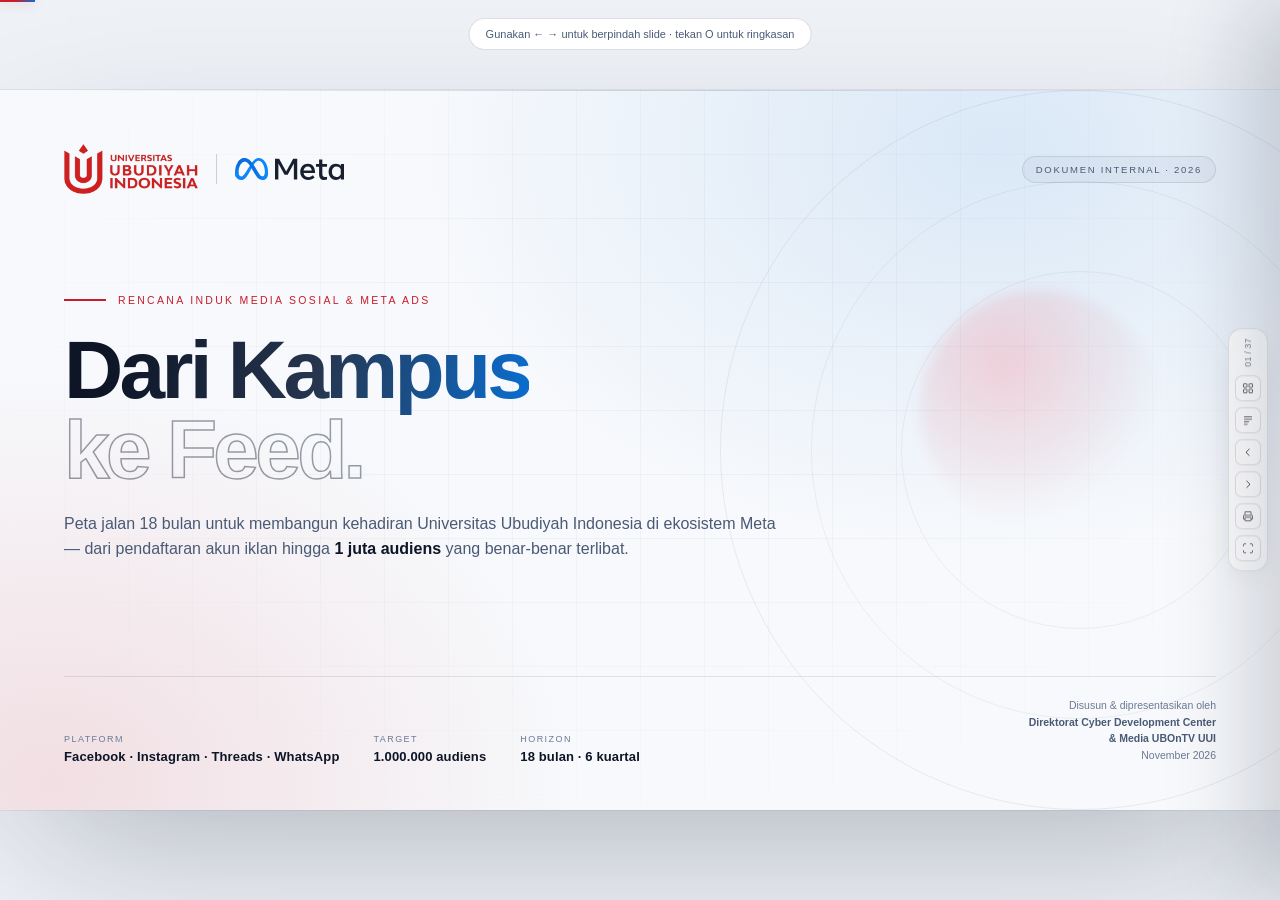
==== commit e782bb12: "Convert presentation theme from dark to light - Retheme web styles, inline HTML colors, and growth c" ====
--- a/index.html
+++ b/index.html
@@ -22,7 +22,7 @@
         <div class="brandline">
           <img class="uui" src="assets/uui-logo.png" alt="Universitas Ubudiyah Indonesia" />
           <span class="divider-x"></span>
-          <img class="meta" src="assets/meta-logo-white.svg" alt="Meta" />
+          <img class="meta" src="assets/meta-logo-dark.svg" alt="Meta" />
         </div>
         <div class="badge">Dokumen internal · 2026</div>
       </div>
@@ -31,7 +31,7 @@
         <div class="kicker"><span class="line"></span> Rencana induk media sosial &amp; Meta Ads</div>
         <h1><span class="grad">Dari Kampus</span><br /><span class="outline">ke Feed.</span></h1>
         <p class="sub">Peta jalan 18 bulan untuk membangun kehadiran Universitas Ubudiyah Indonesia
-          di ekosistem Meta — dari pendaftaran akun iklan hingga <strong style="color:#fff;font-weight:600">1 juta audiens</strong>
+          di ekosistem Meta — dari pendaftaran akun iklan hingga <strong style="color:var(--text);font-weight:600">1 juta audiens</strong>
           yang benar-benar terlibat.</p>
       </div>
 
@@ -66,13 +66,13 @@
         <div>
           <div class="card" style="padding:26px">
             <h4>Hasil yang diharapkan</h4>
-            <p style="font-size:13px;margin-top:12px">Satu rencana yang bisa langsung dieksekusi Senin depan: akun terverifikasi, mesin konten berjalan, iklan terukur, dan jalur jelas menuju 1 juta audiens.</p>
+            <p style="font-size:13px;margin-top:12px">Satu rencana yang bisa langsung dieksekusi Senin depan: akun terverifikasi, mesin konten berjalan, iklan terukur, dan jalur jelas menuju pertumbuhan yang terukur — dengan 1 juta sebagai horizon stretch.</p>
             <div class="hr" style="margin:18px 0"></div>
             <div class="grid grid-2" style="gap:14px">
               <div><div style="font-size:26px;font-weight:700;letter-spacing:-.03em">10</div><div class="tiny">langkah pendaftaran</div></div>
               <div><div style="font-size:26px;font-weight:700;letter-spacing:-.03em">120</div><div class="tiny">konten / bulan</div></div>
               <div><div style="font-size:26px;font-weight:700;letter-spacing:-.03em">4</div><div class="tiny">platform terintegrasi</div></div>
-              <div><div style="font-size:26px;font-weight:700;letter-spacing:-.03em">18</div><div class="tiny">bulan menuju target</div></div>
+              <div><div style="font-size:26px;font-weight:700;letter-spacing:-.03em">18</div><div class="tiny">bulan · dua jalur</div></div>
             </div>
           </div>
           <div class="note-inline mt-14"><span class="ic">!</span><span>Semua angka adalah asumsi kerja berbasis benchmark industri. Ganti dengan data aktual setelah audit 14 hari pertama.</span></div>
@@ -88,9 +88,9 @@
     <h2 class="title">Satu juta audiens bukan satu kampanye.<br /><span class="accent">Ini sebuah sistem.</span></h2>
     <div class="content">
       <div class="metrics">
-        <div class="metric red"><div class="num">1.000.000</div><div class="lbl">Audiens terafiliasi<br />dalam 18 bulan</div></div>
+        <div class="metric red"><div class="num">1.000.000</div><div class="lbl">Audiens terafiliasi · stretch<br />dalam 18 bulan</div></div>
         <div class="metric blue"><div class="num">4</div><div class="lbl">Platform Meta<br />satu portofolio</div></div>
-        <div class="metric"><div class="num">35<span class="unit">jt</span></div><div class="lbl">Media spend rekomendasi<br />per bulan</div></div>
+        <div class="metric"><div class="num">15<span class="unit">jt</span></div><div class="lbl">Media spend paket agresif<br />per bulan</div></div>
       </div>
       <div class="grid grid-4" style="margin-top:6px">
         <div class="card"><div class="num-badge">70/30</div><h3>Organik dulu, iklan mempercepat</h3><p>70% pertumbuhan dari konten dan komunitas, 30% dari media berbayar. Iklan tidak menyelamatkan konten yang lemah.</p></div>
@@ -98,7 +98,7 @@
         <div class="card"><div class="num-badge">120</div><h3>Konten per bulan</h3><p>4 konten/hari lintas platform, 60% video pendek. Volume adalah syarat, bukan pilihan.</p></div>
         <div class="card"><div class="num-badge">14</div><h3>Hari untuk memutuskan</h3><p>Setiap kreatif diuji 14 hari. Yang gagal dimatikan, yang menang digandakan 20% per minggu.</p></div>
       </div>
-      <div class="note-inline"><span class="ic">→</span><span><strong style="color:#fff">Sikap yang diminta:</strong> target 1 juta dalam 18 bulan adalah target agresif. Rencana ini mengejarnya lewat kurva bertahap, bukan lonjakan tunggal — dan menyiapkan skenario 24 bulan bila realitas pasar menuntut.</span></div>
+      <div class="note-inline"><span class="ic">→</span><span><strong style="color:var(--text)">Dua jalur:</strong> paket agresif Rp 15–23 jt/bulan → 4–8 rb follower/bulan. Stretch 1 juta/18 bulan = 55 rb/bulan, atau 36–42 bulan.</span></div>
     </div>
     <div class="footer"><span>Universitas Ubudiyah Indonesia × Meta</span><span class="fnum"></span></div>
   </section>
@@ -127,33 +127,33 @@
         <div class="card blue">
           <div class="pf-ic fb"></div>
           <h3 style="margin-top:12px">Facebook Page</h3>
-          <p><strong style="color:#fff">Kredibilitas &amp; jangkauan 25+.</strong> Pengumuman resmi, live, album kegiatan, dan grup alumni/orang tua.</p>
+          <p><strong style="color:var(--text)">Kredibilitas &amp; jangkauan 25+.</strong> Pengumuman resmi, live, album kegiatan, grup alumni/orang tua, dan iklan PMB ke orang tua.</p>
           <div class="hr" style="margin:12px 0"></div>
           <div class="tiny">KPI: reach · share · klik</div>
         </div>
         <div class="card red">
           <div class="pf-ic ig"></div>
           <h3 style="margin-top:12px">Instagram</h3>
-          <p><strong style="color:#fff">Mesin discovery.</strong> Reels adalah etalase utama untuk audiens 16–24; carousel untuk kedalaman; story untuk keseharian.</p>
+          <p><strong style="color:var(--text)">Mesin discovery.</strong> Reels adalah etalase utama untuk audiens 16–24; carousel untuk kedalaman; story untuk keseharian.</p>
           <div class="hr" style="margin:12px 0"></div>
           <div class="tiny">KPI: reach · save · follow</div>
         </div>
         <div class="card">
           <div class="pf-ic th"></div>
           <h3 style="margin-top:12px">Threads</h3>
-          <p><strong style="color:#fff">Percakapan harian.</strong> Tempat opini, behind the scene, dan polling. Murah diproduksi, cepat menyebar.</p>
+          <p><strong style="color:var(--text)">Percakapan harian.</strong> Tempat opini, behind the scene, dan polling. CPM masih paling murah; belum mesin utama leads.</p>
           <div class="hr" style="margin:12px 0"></div>
           <div class="tiny">KPI: reply · repost · mention</div>
         </div>
         <div class="card">
           <div class="pf-ic wa"></div>
           <h3 style="margin-top:12px">WhatsApp Channel</h3>
-          <p><strong style="color:#fff">Distribusi langsung.</strong> Pengumuman PMB, reminder beasiswa, dan retensi audiens yang sudah percaya.</p>
+          <p><strong style="color:var(--text)">Distribusi langsung.</strong> Pengumuman PMB, reminder beasiswa, dan retensi audiens yang sudah percaya.</p>
           <div class="hr" style="margin:12px 0"></div>
           <div class="tiny">KPI: view · CTR · unsubscribe</div>
         </div>
       </div>
-      <div class="note-inline"><span class="ic">✓</span><span><strong style="color:#fff">Aturan main:</strong> satu identitas visual, satu nada bicara, empat format berbeda. Jangan copy-paste konten yang sama tanpa menyesuaikan konteks platform.</span></div>
+      <div class="note-inline"><span class="ic">✓</span><span><strong style="color:var(--text)">Aturan main:</strong> satu identitas visual, satu nada bicara, empat format berbeda. Jangan copy-paste konten yang sama tanpa menyesuaikan konteks platform.</span></div>
     </div>
     <div class="footer"><span>Universitas Ubudiyah Indonesia × Meta</span><span class="fnum"></span></div>
   </section>
@@ -224,7 +224,7 @@
         <div class="step"><div class="n">10</div><h3>Kampanye pertama</h3><p>Tujuan → audiens → placement → anggaran → kreatif → tayang.</p></div>
       </div>
       <div class="grid grid-3" style="margin-top:4px">
-        <div class="card tight flat"><h4>Estimasi waktu</h4><p><strong style="color:#fff">7–14 hari</strong> — 1 hari setup, 3–7 hari verifikasi, 2 hari pelacakan &amp; uji.</p></div>
+        <div class="card tight flat"><h4>Estimasi waktu</h4><p><strong style="color:var(--text)">7–14 hari</strong> — 1 hari setup, 3–7 hari verifikasi, 2 hari pelacakan &amp; uji.</p></div>
         <div class="card tight flat"><h4>Yang paling sering gagal</h4><p>Nama bisnis tidak konsisten dengan dokumen, domain belum terverifikasi, dan tidak ada metode pembayaran aktif.</p></div>
         <div class="card tight flat"><h4>Yang wajib ada di hari pertama</h4><p>Akses admin ganda, 2FA, email domain kampus, dan dokumen legal dalam bentuk PDF.</p></div>
       </div>
@@ -247,7 +247,7 @@
         <div class="nlist">
           <div class="row"><div class="idx">4</div><div class="txt"><strong>Verifikasi domain uui.ac.id</strong><span>Brand Safety → Domains → Add. Pilih DNS TXT (paling stabil) atau unggah meta-tag ke bagian <span class="mono" style="font-size:10px">head</span> halaman utama. Verifikasi domain membuka pelacakan lintas perangkat dan pengukuran konversi yang akurat.</span></div></div>
           <div class="row"><div class="idx">5</div><div class="txt"><strong>Verifikasi bisnis (Business Verification)</strong><span>Security Center → Start verification. Siapkan NIB, akta pendirian, SK, dan bukti alamat. Nama, alamat, dan nomor telepon harus identik di semua dokumen dan di halaman Facebook.</span></div></div>
-          <div class="note-inline"><span class="ic">!</span><span><strong style="color:#fff">Jangan lewati verifikasi.</strong> Tanpa verifikasi, akun rentan dibatasi, tidak bisa menjalankan format iklan tertentu, dan sulit mengajukan banding saat terjadi peninjauan.</span></div>
+          <div class="note-inline"><span class="ic">!</span><span><strong style="color:var(--text)">Jangan lewati verifikasi.</strong> Tanpa verifikasi, akun rentan dibatasi, tidak bisa menjalankan format iklan tertentu, dan sulit mengajukan banding saat terjadi peninjauan.</span></div>
         </div>
       </div>
     </div>
@@ -270,8 +270,8 @@
           <div class="row"><div class="idx">9</div><div class="txt"><strong>Atur tim dan izin</strong><span>Business Settings → People. Admin maksimal dua orang, advertiser untuk tim performa, analyst read-only untuk pelaporan, finance hanya untuk penagihan. Tinjau akses setiap kuartal.</span></div></div>
           <div class="row"><div class="idx">10</div><div class="txt"><strong>Jalankan kampanye pertama</strong><span>Ads Manager → Create. Pilih tujuan yang benar (bukan sekadar “Boost”), tentukan audiens, placement, anggaran, dan 3 varian kreatif. Tinjauan Meta umumnya &lt; 24 jam.</span></div></div>
           <div class="card red tight">
-            <h4 style="color:#ffb3ba">Kesalahan pemula</h4>
-            <p style="color:#f3d7da">Menekan “Boost Post” untuk semua konten. Boost mengoptimalkan interaksi, bukan pertumbuhan follower atau pendaftaran. Gunakan Ads Manager untuk tujuan yang terukur.</p>
+            <h4 style="color:#a51221">Kesalahan pemula</h4>
+            <p style="color:#7a2e36">Menekan “Boost Post” untuk semua konten. Boost mengoptimalkan interaksi, bukan pertumbuhan follower atau pendaftaran. Gunakan Ads Manager untuk tujuan yang terukur.</p>
           </div>
         </div>
       </div>
@@ -334,7 +334,7 @@
         <div class="grid" style="gap:10px">
           <div class="card tight"><h4>Wajib</h4><p style="margin-top:4px">2FA untuk semua admin · recovery code tercetak · audit akses tiap kuartal · email domain institusi.</p></div>
           <div class="card tight"><h4>Dilarang</h4><p style="margin-top:4px">Password dibagikan via chat · akun iklan di profil pribadi · satu orang memegang semua kendali.</p></div>
-          <div class="card tight red"><h4 style="color:#ffb3ba">Rencana kontinjensi</h4><p style="margin-top:4px;color:#f0d4d8">Minimal dua admin aktif. Bila akun dibatasi, admin kedua bisa mengajukan banding tanpa menunggu satu orang.</p></div>
+          <div class="card tight red"><h4 style="color:#a51221">Rencana kontinjensi</h4><p style="margin-top:4px;color:#7a2e36">Minimal dua admin aktif. Bila akun dibatasi, admin kedua bisa mengajukan banding tanpa menunggu satu orang.</p></div>
         </div>
       </div>
     </div>
@@ -394,17 +394,17 @@
         <table class="tbl">
           <thead><tr><th>Tujuan</th><th>Dipakai untuk</th><th>Optimasi</th><th>Benchmark</th></tr></thead>
           <tbody>
-            <tr><td><strong>Awareness</strong></td><td>Kampanye kampus, Reels, momen wisuda</td><td>Reach / video views</td><td class="num">CPM Rp 15–30 rb</td></tr>
+            <tr><td><strong>Awareness</strong></td><td>Kampanye kampus, Reels, momen wisuda</td><td>Reach / video views</td><td class="num">CPM Rp 15–60 rb (avg 37 rb)</td></tr>
             <tr><td><strong>Engagement</strong></td><td>Membangun social proof &amp; percakapan</td><td>Post engagement</td><td class="num">Rp 1.500–3.500 / interaksi</td></tr>
-            <tr class="hl"><td><strong>Traffic</strong></td><td>Mengarahkan ke profil &amp; landing PMB</td><td>Link clicks / profile visits</td><td class="num">Rp 800–2.500 / klik</td></tr>
-            <tr><td><strong>Leads</strong></td><td>Formulir PMB, unduh brosur, webinar</td><td>Lead</td><td class="num">Rp 15–45 rb / lead</td></tr>
+            <tr class="hl"><td><strong>Traffic</strong></td><td>Mengarahkan ke profil &amp; landing PMB</td><td>Link clicks / profile visits</td><td class="num">Rp 300–2.500 / klik</td></tr>
+            <tr><td><strong>Leads</strong></td><td>Formulir PMB, unduh brosur, webinar</td><td>Lead</td><td class="num">Rp 10–60 rb / lead</td></tr>
             <tr><td><strong>Conversions</strong></td><td>Pendaftaran &amp; pembayaran</td><td>Event konversi</td><td class="num">Biaya per pendaftar</td></tr>
           </tbody>
         </table>
       </div>
       <div class="grid grid-3">
         <div class="card tight flat"><h4>Struktur minimal</h4><p>1 kampanye · 2–3 ad set (audiens) · 3 kreatif per ad set. Jangan 20 ad set dengan 1 kreatif.</p></div>
-        <div class="card tight flat"><h4>Aturan belanja</h4><p>70% ke yang terbukti · 20% untuk scaling · 10% eksperimen format baru.</p></div>
+        <div class="card tight flat"><h4>Aturan belanja</h4><p>70/20/10. Minimum teknis Rp 16–25 rb/hari; uji Rp 50–150 rb/hari; learning phase ± Rp 150 rb/hari per ad set.</p></div>
         <div class="card tight flat"><h4>Yang dipantau</h4><p>Frekuensi &lt; 3, CPM stabil, CTR &gt; 1%, dan biaya per hasil turun dalam 14 hari.</p></div>
       </div>
     </div>
@@ -438,7 +438,7 @@
         </div>
       </div>
       <div class="grid grid-3" style="margin-top:6px">
-        <div class="card red tight"><h4 style="color:#ffb3ba">Batas aman</h4><p style="color:#f0d4d8">Mulai Rp 150–300 rb/hari per kampanye. Naikkan maksimal 20% per 3 hari agar pembelajaran tidak ter-reset.</p></div>
+        <div class="card red tight"><h4 style="color:#a51221">Batas aman</h4><p style="color:#7a2e36">Minimum teknis Rp 16–25 rb/hari, tetapi algoritma belum belajar. Tes awal Rp 50–150 rb/hari; learning phase optimal ± Rp 150 rb/hari per ad set. Naikkan maksimal 20% per 3 hari.</p></div>
         <div class="card tight"><h4>Frekuensi</h4><p>Ganti kreatif saat frekuensi &gt; 3 atau CTR turun 30% dalam 7 hari. Kelelahan kreatif adalah pemborosan paling umum.</p></div>
         <div class="card tight"><h4>Eksperimen</h4><p>Satu variabel per uji: hook, audiens, atau format. Lebih dari satu variabel membuat hasil tidak bisa dibaca.</p></div>
       </div>
@@ -498,8 +498,9 @@
         </div>
       </div>
       <div class="grid grid-2" style="margin-top:2px;gap:16px">
-        <div class="note-inline"><span class="ic">70</span><span><strong style="color:#fff">70% hiburan &amp; nilai</strong> — alasan orang mau menonton dan membagikan.</span></div>
-        <div class="note-inline" style="background:rgba(206,32,32,.07);border-color:rgba(255,77,94,.18)"><span class="ic" style="color:#ff6b78">30</span><span><strong style="color:#fff">30% bukti &amp; promosi</strong> — alasan orang mau mendaftar. Jangan dibalik.</span></div>
+        <div class="note-inline"><span class="ic">70</span><span><strong style="color:var(--text)">70% hiburan &amp; nilai</strong> — alasan orang mau menonton dan membagikan.</span></div>
+        <div class="note-inline" style="background:rgba(200,30,43,.06);border-color:rgba(200,30,43,.22)"><span class="ic" style="color:#c81e2b">30</span><span><strong style="color:var(--text)">30% bukti &amp; promosi</strong> — alasan orang mau mendaftar. Jangan dibalik.</span></div>
+        <div class="note-inline" style="grid-column:1 / -1;background:rgba(10,110,209,.05);border-color:rgba(10,110,209,.22)"><span class="ic" style="color:#0a6ed1">PMB</span><span><strong style="color:var(--text)">Mode PMB (Jan–Agu):</strong> 70% konten calon mahasiswa (biaya kuliah, beasiswa, prospek kerja, tour kampus) · 20% prestasi · 10% pengumuman resmi.</span></div>
       </div>
     </div>
     <div class="footer"><span>Universitas Ubudiyah Indonesia × Meta</span><span class="fnum"></span></div>
@@ -581,11 +582,11 @@
         <div class="card tight"><span class="pill red">00–30 mnt</span><h3 style="margin-top:9px">Golden hour</h3><p>Balas setiap komentar dalam 30 menit pertama. Ajukan pertanyaan balik, bukan hanya “terima kasih”.</p></div>
         <div class="card tight"><span class="pill blue">Komunitas</span><h3 style="margin-top:9px">Grup per angkatan</h3><p>WhatsApp/Telegram per angkatan dan program studi. 20 ambassador mahasiswa menjawab pertanyaan calon.</p></div>
         <div class="card tight"><span class="pill green">UGC</span><h3 style="margin-top:9px">Kampus dalam lensa</h3><p>Repost story mahasiswa tiap hari. Beri kredit. Audiens lebih percaya pada teman daripada brosur.</p></div>
-        <div class="card tight"><span class="pill amber">Kolaborasi</span><h3 style="margin-top:9px">2 collab post/minggu</h3><p>UKM, alumni, kreator Aceh, bisnis lokal. Satu konten menjangkau dua audiens sekaligus.</p></div>
+        <div class="card tight"><span class="pill amber">Kolaborasi</span><h3 style="margin-top:9px">2 collab post/minggu</h3><p>Guru BK SMA, alumni, organisasi siswa. Satu collab Reels dengan SMA bisa mendatangkan 200–500 follower organik.</p></div>
         <div class="card tight"><span class="pill">Live</span><h3 style="margin-top:9px">Satu live per minggu</h3><p>Q&amp;A PMB, tur kampus, wawancara alumni. Live membangun kedekatan yang tidak bisa ditiru carousel.</p></div>
         <div class="card tight"><span class="pill">Giveaway</span><h3 style="margin-top:9px">Hadiah berbasis nilai</h3><p>Bootcamp, beasiswa mini, merchandise. Hindari skema “follow untuk menang” — melanggar kebijakan dan menarik audiens palsu.</p></div>
       </div>
-      <div class="note-inline"><span class="ic">↺</span><span><strong style="color:#fff">Efek compounding:</strong> balasan cepat → komentar naik → distribusi naik → follower naik → lebih banyak komentar. Ini loop yang harus dijaga setiap hari.</span></div>
+      <div class="note-inline"><span class="ic">↺</span><span><strong style="color:var(--text)">Efek compounding:</strong> balasan cepat → komentar naik → distribusi naik → follower naik → lebih banyak komentar. Ini loop yang harus dijaga setiap hari.</span></div>
     </div>
     <div class="footer"><span>Universitas Ubudiyah Indonesia × Meta</span><span class="fnum"></span></div>
   </section>
@@ -610,7 +611,7 @@
         <div class="card tight flat"><h4>Rabu</h4><p>Syuting batch 12–15 klip untuk dua minggu ke depan.</p></div>
         <div class="card tight flat"><h4>Jumat</h4><p>Live 30 menit + dorong konten PMB. Ini hari konversi, bukan hari eksperimen.</p></div>
       </div>
-      <div class="note-inline"><span class="ic">↺</span><span><strong style="color:#fff">Output mingguan:</strong> 7 Reels · 7 carousel/story · 21–35 Threads · 14 update WhatsApp — sekitar 28 aset unik yang dipotong ulang menjadi 300+ tayangan di empat platform.</span></div>
+      <div class="note-inline"><span class="ic">↺</span><span><strong style="color:var(--text)">Output mingguan:</strong> 7 Reels · 7 carousel/story · 21–35 Threads · 14 update WhatsApp — sekitar 28 aset unik yang dipotong ulang menjadi 300+ tayangan di empat platform.</span></div>
     </div>
     <div class="footer"><span>Universitas Ubudiyah Indonesia × Meta</span><span class="fnum"></span></div>
   </section>
@@ -643,10 +644,10 @@
           </div>
           <div class="hr" style="margin:22px 0"></div>
           <div class="tiny" style="font-size:11px;line-height:1.7">
-            Perhitungan: <span class="mono" style="color:#fff">1.000.000 − 12.400 baseline = 987.600</span> dibagi 547 hari.
+            Perhitungan: <span class="mono" style="color:var(--text)">1.000.000 − 12.400 baseline = 987.600</span> dibagi 547 hari.
             Angka ini bukan target harian yang datar — pertumbuhan mengikuti kurva: lambat di awal, cepat saat mesin konten dan iklan matang.
           </div>
-          <div class="note-inline mt-14"><span class="ic">!</span><span>Baseline 12.400 adalah asumsi. Audit akun di hari pertama dan masukkan angka riil ke kalkulator di samping.</span></div>
+          <div class="note-inline mt-14"><span class="ic">!</span><span><strong style="color:var(--text)">Baseline 12.400 adalah asumsi.</strong> Benchmark kampus: paket agresif Rp 15,5–23 jt/bulan → 4–8 rb follower/bulan. 1 juta/18 bulan = 55 rb/bulan (7–9×). Audit akun di hari pertama.</span></div>
         </div>
         <div class="card" style="padding:22px 24px">
           <div style="display:flex;justify-content:space-between;align-items:center">
@@ -674,28 +675,29 @@
   <section class="slide" data-title="Alokasi per platform" data-section="04 1 Juta">
     <div class="section-tag">Bab 04 · 1 Juta</div>
     <div class="eyebrow">Alokasi</div>
-    <h2 class="title">Membagi 1 juta <span class="accent-blue">sesuai pekerjaan tiap platform.</span></h2>
-    <div class="content">
-      <div class="split" style="grid-template-columns:1.15fr .85fr;gap:44px">
+    <h2 class="title">Membagi anggaran <span class="accent-blue">sesuai pekerjaan tiap platform.</span></h2>
+    <div class="content">
+      <div class="split" style="grid-template-columns:1.15fr .85fr;gap:40px">
         <div>
           <div class="alloc">
-            <div class="row"><div class="name"><span class="sq" style="background:linear-gradient(90deg,#ce2020,#ff6b78)"></span>Instagram</div><div class="track"><div class="fill" style="--w:48%;background:linear-gradient(90deg,#ce2020,#ff6b78)"></div></div><div class="val">480 rb <small>· 48%</small></div></div>
-            <div class="row"><div class="name"><span class="sq" style="background:linear-gradient(90deg,#0a7cff,#38b6ff)"></span>Facebook</div><div class="track"><div class="fill" style="--w:25%;background:linear-gradient(90deg,#0a7cff,#38b6ff)"></div></div><div class="val">250 rb <small>· 25%</small></div></div>
-            <div class="row"><div class="name"><span class="sq" style="background:linear-gradient(90deg,#6b4bff,#b08cff)"></span>Threads</div><div class="track"><div class="fill" style="--w:17%;background:linear-gradient(90deg,#6b4bff,#b08cff)"></div></div><div class="val">170 rb <small>· 17%</small></div></div>
-            <div class="row"><div class="name"><span class="sq" style="background:linear-gradient(90deg,#12a150,#25d366)"></span>WhatsApp</div><div class="track"><div class="fill" style="--w:10%;background:linear-gradient(90deg,#12a150,#25d366)"></div></div><div class="val">100 rb <small>· 10%</small></div></div>
-          </div>
-          <div class="hr" style="margin:26px 0 18px"></div>
+            <div class="row" style="grid-template-columns:110px 1fr 130px"><div class="name"><span class="sq" style="background:#c81e2b"></span>Instagram</div><div class="track"><div class="fill" style="--w:50%;background:linear-gradient(90deg,#c81e2b,#e0404d)"></div></div><div class="val" style="font-size:10.5px">50% · Rp 5,3–7,5 jt</div></div>
+            <div class="row" style="grid-template-columns:110px 1fr 130px"><div class="name"><span class="sq" style="background:#0a6ed1"></span>Facebook</div><div class="track"><div class="fill" style="--w:35%;background:linear-gradient(90deg,#0a6ed1,#2b8ce0)"></div></div><div class="val" style="font-size:10.5px">35% · Rp 3,7–5,3 jt</div></div>
+            <div class="row" style="grid-template-columns:110px 1fr 130px"><div class="name"><span class="sq" style="background:#7b5bd6"></span>Threads</div><div class="track"><div class="fill" style="--w:15%;background:linear-gradient(90deg,#6b4bff,#b08cff)"></div></div><div class="val" style="font-size:10.5px">15% · Rp 1,6–2,3 jt</div></div>
+            <div class="row" style="grid-template-columns:110px 1fr 130px"><div class="name"><span class="sq" style="background:#12a150"></span>WhatsApp</div><div class="track"><div class="fill" style="--w:0%;background:linear-gradient(90deg,#12a150,#25d366)"></div></div><div class="val" style="font-size:10.5px">0% · organik</div></div>
+          </div>
+          <div class="hr" style="margin:24px 0 16px"></div>
           <div class="grid grid-3" style="gap:14px">
-            <div><div style="font-size:22px;font-weight:680;letter-spacing:-.02em">1.000.000</div><div class="tiny">Total audiens terafiliasi</div></div>
-            <div><div style="font-size:22px;font-weight:680;letter-spacing:-.02em">4 platform</div><div class="tiny">Satu portofolio Meta</div></div>
+            <div><div style="font-size:22px;font-weight:680;letter-spacing:-.02em">Rp 15 jt</div><div class="tiny">Media / bulan · paket agresif</div></div>
+            <div><div style="font-size:22px;font-weight:680;letter-spacing:-.02em">3 + 1</div><div class="tiny">Platform berbayar + organik</div></div>
             <div><div style="font-size:22px;font-weight:680;letter-spacing:-.02em">18 bulan</div><div class="tiny">6 kuartal pertumbuhan</div></div>
           </div>
+          <div class="tiny" style="margin-top:14px">Target follower 18 bulan (stretch): IG 480 rb · FB 250 rb · Threads 170 rb · WA 100 rb.</div>
         </div>
         <div class="grid" style="gap:10px">
-          <div class="card tight"><h4 style="color:#ff8f9a">Instagram · 480 rb</h4><p>Mesin akuisisi utama. Reels menanggung 70% follower baru; carousel mengubah penonton menjadi pendaftar.</p></div>
-          <div class="card tight"><h4 style="color:#7cc4ff">Facebook · 250 rb</h4><p>Jangkauan 25+ dan orang tua calon mahasiswa. Reels lintas-posting menambah reach murah.</p></div>
-          <div class="card tight"><h4 style="color:#c3aaff">Threads · 170 rb</h4><p>Pertumbuhan cepat karena biaya produksi rendah dan distribusi percakapan. Kunci: konsisten harian.</p></div>
-          <div class="card tight"><h4 style="color:#8ff0b5">WhatsApp · 100 rb</h4><p>Bukan untuk viral, tetapi untuk retensi dan konversi. Channel yang aktif mencegah kehilangan audiens.</p></div>
+          <div class="card tight"><h4 style="color:#b31627">Instagram · 50%</h4><p>Mesin akuisisi utama. Reels menanggung mayoritas follower baru; carousel mengubah penonton menjadi pendaftar.</p></div>
+          <div class="card tight"><h4 style="color:#0a5fc0">Facebook · 35%</h4><p>Jangkauan orang tua, guru BK, dan alumni. Iklan PMB diarahkan ke orang tua dan grup alumni.</p></div>
+          <div class="card tight"><h4 style="color:#5b3fc4">Threads · 15%</h4><p>CPM masih paling murah, tetapi belum mesin leads. Fokus branding dan percakapan.</p></div>
+          <div class="card tight"><h4 style="color:#0c7a3e">WhatsApp · 0% iklan</h4><p>Retensi dan konversi lewat kanal organik. Channel aktif mencegah kehilangan audiens.</p></div>
         </div>
       </div>
     </div>
@@ -707,15 +709,16 @@
     <div class="section-tag">Bab 04 · 1 Juta</div>
     <div class="eyebrow">Kurva</div>
     <h2 class="title">Tiga fase, <span class="accent">satu lintasan.</span></h2>
-    <div class="content" style="justify-content:flex-start">
+    <div class="content" style="justify-content:flex-start;gap:14px">
       <div class="chart-wrap" style="margin-top:4px">
-        <svg id="growthChart" viewBox="0 0 1000 330" aria-label="Kurva pertumbuhan followers 18 bulan"></svg>
+        <svg id="growthChart" viewBox="0 0 1000 300" aria-label="Kurva pertumbuhan followers 18 bulan"></svg>
       </div>
       <div class="grid grid-3" style="gap:12px;margin-top:2px">
         <div class="card tight flat"><div class="pill red">Bulan 1–6</div><h3 style="margin-top:8px;font-size:13px">Fondasi &amp; pembuktian</h3><p>12 rb → 95 rb. Fokus kualitas, SOP, dan menemukan 3 format pemenang.</p></div>
         <div class="card tight flat"><div class="pill blue">Bulan 7–12</div><h3 style="margin-top:8px;font-size:13px">Akselerasi</h3><p>95 rb → 420 rb. Volume naik, kolaborasi mingguan, iklan mulai diskalakan.</p></div>
         <div class="card tight flat"><div class="pill amber">Bulan 13–18</div><h3 style="margin-top:8px;font-size:13px">Skala</h3><p>420 rb → 1 juta. Loop viral + paid amplification + komunitas lintas kampus.</p></div>
       </div>
+      <div class="note-inline" style="margin-top:2px"><span class="ic">!</span><span><strong style="color:var(--text)">Kurva 1 juta = jalur stretch.</strong> Base case paket agresif: 4–8 rb/bulan → 100–150 rb dalam 18 bulan.</span></div>
     </div>
     <div class="footer"><span>Universitas Ubudiyah Indonesia × Meta</span><span class="fnum"></span></div>
   </section>
@@ -724,25 +727,24 @@
   <section class="slide" data-title="Anggaran" data-section="04 1 Juta">
     <div class="section-tag">Bab 04 · 1 Juta</div>
     <div class="eyebrow">Anggaran</div>
-    <h2 class="title">Berapa harga <span class="accent">1 juta audiens?</span></h2>
+    <h2 class="title">Berapa harga <span class="accent">pertumbuhan yang wajar?</span></h2>
     <div class="content">
       <div class="card" style="padding:8px 20px 10px">
         <table class="tbl">
-          <thead><tr><th>Skenario</th><th>Media / bulan</th><th>Follower berbayar</th><th>Follower organik</th><th>Total 18 bulan</th><th>Status</th></tr></thead>
+          <thead><tr><th>Paket</th><th>Iklan / hari</th><th>Iklan / bulan</th><th>Produksi</th><th>Total / bulan</th><th>Hasil wajar</th></tr></thead>
           <tbody>
-            <tr><td><strong>Lean</strong></td><td class="num">Rp 15 jt</td><td class="num">135 rb</td><td class="num">400 rb</td><td class="num">535 rb</td><td><span class="pill">Tidak cukup</span></td></tr>
-            <tr class="hl"><td><strong>Rekomendasi</strong></td><td class="num">Rp 35 jt</td><td class="num">315 rb</td><td class="num">700 rb</td><td class="num">1,02 jt</td><td><span class="pill green">Target tercapai</span></td></tr>
-            <tr><td><strong>Agresif</strong></td><td class="num">Rp 60 jt</td><td class="num">540 rb</td><td class="num">750 rb</td><td class="num">1,29 jt</td><td><span class="pill blue">Buffer 30%</span></td></tr>
+            <tr><td><strong>Hemat</strong></td><td class="num">Rp 75 rb</td><td class="num">Rp 2,25 jt</td><td class="num">Rp 1,5–3 jt</td><td class="num">Rp 3,75–5,25 jt</td><td>500–1.200 follower · 50–150 leads</td></tr>
+            <tr><td><strong>Standar</strong></td><td class="num">Rp 150–200 rb</td><td class="num">Rp 4,5–6 jt</td><td class="num">Rp 3–5 jt</td><td class="num">Rp 9–14 jt</td><td>1.500–3.500 · 200–500 leads</td></tr>
+            <tr class="hl"><td><strong>Agresif</strong></td><td class="num">Rp 350–500 rb</td><td class="num">Rp 10,5–15 jt</td><td class="num">Rp 5–8 jt</td><td class="num">Rp 15,5–23 jt</td><td>4.000–8.000 · 800–1.500 leads</td></tr>
           </tbody>
         </table>
       </div>
-      <div class="grid grid-4" style="gap:12px">
-        <div class="card tight"><h4>Asumsi biaya</h4><p>Rp 2.000 per follower berbayar (rentang Rp 1.200–3.500). Diuji ulang setelah 30 hari.</p></div>
-        <div class="card tight"><h4>Media</h4><p>Rp 35 jt/bulan untuk akuisisi, retargeting, dan pengujian kreatif.</p></div>
-        <div class="card tight"><h4>Produksi</h4><p>Rp 9 jt/bulan: editor, properti, transport, honor kreator mahasiswa.</p></div>
-        <div class="card tight"><h4>Tools</h4><p>Rp 2 jt/bulan: penjadwalan, analitik, aset stok, penyimpanan.</p></div>
-      </div>
-      <div class="note-inline"><span class="ic">→</span><span>Total yang diminta: <strong style="color:#fff">± Rp 46 jt/bulan</strong> (Rp 828 jt untuk 18 bulan). Itu setara Rp 828 per audiens terafiliasi untuk 18 bulan — dan sudah termasuk produksi konten.</span></div>
+      <div class="grid grid-3" style="gap:12px">
+        <div class="card tight red"><h4 style="color:#a51221">Rekomendasi</h4><p style="color:#7a2e36">Paket Agresif Rp 15,5–23 jt/bulan: 4–8 rb follower + 800–1.500 leads per bulan.</p></div>
+        <div class="card tight"><h4>Split iklan</h4><p>Instagram 50% · Facebook 35% · Threads 15%. WhatsApp organik, tanpa belanja iklan.</p></div>
+        <div class="card tight"><h4>Opsional</h4><p>Fee agensi Rp 350 rb–2 jt/bulan di luar ad spend. Biaya per follow Rp 1.000–4.000.</p></div>
+      </div>
+      <div class="note-inline"><span class="ic">!</span><span><strong style="color:var(--text)">Jalur 1 juta/18 bulan:</strong> butuh 55 rb follower/bulan — 7–9× output paket agresif. Realistisnya Rp 50 jt+ media/bulan, atau perpanjang timeline ke 36–42 bulan.</span></div>
     </div>
     <div class="footer"><span>Universitas Ubudiyah Indonesia × Meta</span><span class="fnum"></span></div>
   </section>
@@ -756,28 +758,28 @@
       <div class="split" style="grid-template-columns:1.15fr .85fr;gap:44px;align-items:center">
         <div>
           <div class="funnel">
-            <div class="stage" style="width:100%;background:linear-gradient(90deg,rgba(10,124,255,.35),rgba(10,124,255,.12))"><span>Reach / tayangan</span><span>15.000.000 <small>· per bulan</small></span></div>
-            <div class="stage" style="width:82%;background:linear-gradient(90deg,rgba(71,130,255,.35),rgba(10,124,255,.10))"><span>Kunjungan profil</span><span>450.000 <small>· 3%</small></span></div>
-            <div class="stage" style="width:64%;background:linear-gradient(90deg,rgba(206,32,32,.45),rgba(206,32,32,.12))"><span>Follow baru</span><span>55.000 <small>· 12%</small></span></div>
-            <div class="stage" style="width:46%;background:linear-gradient(90deg,rgba(255,77,94,.4),rgba(206,32,32,.1))"><span>Terlibat</span><span>30.000 <small>· 55%</small></span></div>
-            <div class="stage" style="width:30%;background:linear-gradient(90deg,rgba(37,211,102,.35),rgba(37,211,102,.08))"><span>Advokat</span><span>6.000 <small>· 20%</small></span></div>
-          </div>
-          <div class="tiny center" style="margin-top:14px">Angka adalah target bulan ke-12, bukan bulan pertama. Konversi diuji dan disesuaikan setiap minggu.</div>
+            <div class="stage" style="width:100%;background:linear-gradient(90deg,rgba(10,110,209,.30),rgba(10,110,209,.12))"><span>Reach / tayangan</span><span>15.000.000 <small>· per bulan</small></span></div>
+            <div class="stage" style="width:82%;background:linear-gradient(90deg,rgba(47,111,208,.28),rgba(10,110,209,.10))"><span>Kunjungan profil</span><span>450.000 <small>· 3%</small></span></div>
+            <div class="stage" style="width:64%;background:linear-gradient(90deg,rgba(200,30,43,.28),rgba(200,30,43,.10))"><span>Follow baru</span><span>55.000 <small>· 12%</small></span></div>
+            <div class="stage" style="width:46%;background:linear-gradient(90deg,rgba(224,64,77,.28),rgba(200,30,43,.10))"><span>Terlibat</span><span>30.000 <small>· 55%</small></span></div>
+            <div class="stage" style="width:30%;background:linear-gradient(90deg,rgba(18,140,74,.26),rgba(18,140,74,.08))"><span>Advokat</span><span>6.000 <small>· 20%</small></span></div>
+          </div>
+          <div class="tiny center" style="margin-top:12px;line-height:1.6">Funnel ini jalur stretch bulan ke-12. Base case paket agresif: 4–8 rb follower + 800–1.500 leads/bulan (CPL Rp 10–60 rb). Retargeting viewer 50% Reels atau pengunjung situs dengan testimoni alumni menurunkan CPL.</div>
         </div>
         <div>
           <div style="display:flex;align-items:center;gap:22px">
             <div class="donut"><div class="mid"><div class="n">70/30</div><div class="l">organik / berbayar</div></div></div>
             <div style="font-size:11.5px;line-height:1.7;color:var(--muted)">
-              <div style="display:flex;gap:8px;align-items:center;margin-bottom:8px"><span class="dot" style="color:#ce2020"></span><strong style="color:#fff">70% organik</strong></div>
+              <div style="display:flex;gap:8px;align-items:center;margin-bottom:8px"><span class="dot" style="color:#c81e2b"></span><strong style="color:var(--text)">70% organik</strong></div>
               Konten harian, kolaborasi, komunitas, dan loop viral.
-              <div style="display:flex;gap:8px;align-items:center;margin:12px 0 8px"><span class="dot" style="color:#0a7cff"></span><strong style="color:#fff">30% berbayar</strong></div>
+              <div style="display:flex;gap:8px;align-items:center;margin:12px 0 8px"><span class="dot" style="color:#0a6ed1"></span><strong style="color:var(--text)">30% berbayar</strong></div>
               Amplifikasi konten pemenang, retargeting, dan akuisisi terukur.
             </div>
           </div>
           <div class="hr" style="margin:20px 0"></div>
           <div class="nlist" style="gap:8px">
-            <div class="row" style="padding:8px 12px"><div class="idx" style="background:#ce2020">70</div><div class="txt"><strong>Belanja terbukti</strong><span>Format yang sudah menurunkan biaya per follow.</span></div></div>
-            <div class="row" style="padding:8px 12px"><div class="idx" style="background:#0a7cff">20</div><div class="txt"><strong>Scaling</strong><span>Naikkan 20% per 3 hari pada pemenang.</span></div></div>
+            <div class="row" style="padding:8px 12px"><div class="idx" style="background:#c81e2b">70</div><div class="txt"><strong>Belanja terbukti</strong><span>Format yang sudah menurunkan biaya per follow.</span></div></div>
+            <div class="row" style="padding:8px 12px"><div class="idx" style="background:#0a6ed1">20</div><div class="txt"><strong>Scaling</strong><span>Naikkan 20% per 3 hari pada pemenang.</span></div></div>
             <div class="row" style="padding:8px 12px"><div class="idx" style="background:#5b6479">10</div><div class="txt"><strong>Eksperimen</strong><span>Format, audiens, atau penawaran baru.</span></div></div>
           </div>
         </div>
@@ -796,13 +798,13 @@
         <div class="card tight" style="padding:15px"><div class="num-badge" style="margin-bottom:8px">1</div><h3 style="font-size:12.5px">Loop Reels</h3><p style="font-size:10.5px">Tonton → bagikan → jangkauan baru → follower → lebih banyak yang menonton.</p></div>
         <div class="card tight" style="padding:15px"><div class="num-badge" style="margin-bottom:8px">2</div><h3 style="font-size:12.5px">Loop kolaborasi</h3><p style="font-size:10.5px">Satu collab post muncul di dua profil. Audiens silang tanpa biaya iklan.</p></div>
         <div class="card tight" style="padding:15px"><div class="num-badge" style="margin-bottom:8px">3</div><h3 style="font-size:12.5px">Loop komunitas</h3><p style="font-size:10.5px">WA Channel → pengumuman → mahasiswa bagikan → teman bergabung.</p></div>
-        <div class="card tight" style="padding:15px"><div class="num-badge" style="margin-bottom:8px">4</div><h3 style="font-size:12.5px">Loop kampus</h3><p style="font-size:10.5px">50 mahasiswa kreator memproduksi konten harian. Biaya rendah, volume tinggi.</p></div>
+        <div class="card tight" style="padding:15px"><div class="num-badge" style="margin-bottom:8px">4</div><h3 style="font-size:12.5px">Loop kampus</h3><p style="font-size:10.5px">20 ambassador mahasiswa memproduksi konten harian. Biaya rendah, volume tinggi.</p></div>
         <div class="card tight" style="padding:15px"><div class="num-badge" style="margin-bottom:8px">5</div><h3 style="font-size:12.5px">Loop offline</h3><p style="font-size:10.5px">Event → liputan → konten → pendaftaran event berikutnya. Roda yang berputar.</p></div>
       </div>
       <div class="grid grid-3" style="gap:12px">
-        <div class="card tight"><h4>Program kreator mahasiswa</h4><p><strong style="color:#fff">50 kreator</strong> · 2 konten/minggu · honor Rp 150 rb/konten + merchandise. Rekrutmen lewat open call.</p></div>
-        <div class="card tight"><h4>KOL &amp; alumni</h4><p><strong style="color:#fff">10 KOL Aceh + 3 alumni nasional</strong> per kuartal. Konten otentik, bukan iklan scripted.</p></div>
-        <div class="card tight"><h4>Momen besar</h4><p>Wisuda, orientasi, kompetisi, Ramadan. Siapkan <strong style="color:#fff">content sprint</strong> 2 minggu sebelum momen.</p></div>
+        <div class="card tight"><h4>Program kreator mahasiswa</h4><p><strong style="color:var(--text)">20 ambassador</strong> · Rp 300–500 rb/bulan · 2 konten/minggu. Rekrutmen lewat open call.</p></div>
+        <div class="card tight"><h4>KOL, alumni &amp; Guru BK</h4><p><strong style="color:var(--text)">10 KOL Aceh + 3 alumni</strong> per kuartal + kolaborasi Guru BK SMA. Konten otentik, bukan iklan scripted.</p></div>
+        <div class="card tight"><h4>Momen besar</h4><p>Wisuda, orientasi, kompetisi, Ramadan. Siapkan <strong style="color:var(--text)">content sprint</strong> 2 minggu sebelum momen.</p></div>
       </div>
     </div>
     <div class="footer"><span>Universitas Ubudiyah Indonesia × Meta</span><span class="fnum"></span></div>
@@ -843,7 +845,7 @@
           <div class="pill blue">Hari 31–60</div>
           <h3 style="margin-top:12px;font-size:17px">Peluncuran</h3>
           <div class="checks mt-14" style="gap:7px">
-            <div class="chk"><span>Kampanye awareness + traffic</span></div>
+            <div class="chk"><span>Kampanye leads + traffic · tes Rp 50–150 rb/hari</span></div>
             <div class="chk"><span>2 konten/hari, 1 live/minggu</span></div>
             <div class="chk"><span>SOP balas komentar &lt; 30 menit</span></div>
             <div class="chk"><span>10 kolaborasi pertama</span></div>
@@ -857,12 +859,12 @@
             <div class="chk"><span>Matikan kreatif &gt; biaya target</span></div>
             <div class="chk"><span>Scale pemenang 20%/3 hari</span></div>
             <div class="chk"><span>Uji audiens &amp; penawaran baru</span></div>
-            <div class="chk"><span>Rekrut 50 kreator mahasiswa</span></div>
+            <div class="chk"><span>Rekrut 20 ambassador mahasiswa</span></div>
             <div class="chk"><span>Review kuartal &amp; rencana Q2</span></div>
           </div>
         </div>
       </div>
-      <div class="note-inline"><span class="ic">✓</span><span><strong style="color:#fff">Gerbang keputusan hari ke-90:</strong> bila pertumbuhan &lt; 8.000 follower/bulan, ubah hook dan penawaran — jangan menambah anggaran. Uang tidak memperbaiki pesan yang salah.</span></div>
+      <div class="note-inline"><span class="ic">✓</span><span><strong style="color:var(--text)">Gerbang keputusan hari ke-90:</strong> bila pertumbuhan &lt; 8.000 follower/bulan, ubah hook dan penawaran — jangan menambah anggaran. Uang tidak memperbaiki pesan yang salah.</span></div>
     </div>
     <div class="footer"><span>Universitas Ubudiyah Indonesia × Meta</span><span class="fnum"></span></div>
   </section>
@@ -891,7 +893,7 @@
         </div>
         <div>
           <div class="card blue tight">
-            <h4 style="color:#a9dbff">Total</h4>
+            <h4 style="color:#0a5fc0">Total</h4>
             <div style="font-size:40px;font-weight:700;letter-spacing:-.04em;margin-top:2px">8,5</div>
             <div class="tiny">FTE — bisa diisi kombinasi staf tetap, magang, dan vendor.</div>
           </div>
@@ -916,14 +918,14 @@
     <h2 class="title">Delapan angka yang <span class="accent">dilihat setiap Senin.</span></h2>
     <div class="content">
       <div class="grid grid-4" style="gap:12px">
-        <div class="card tight"><div class="tiny">Pertumbuhan bersih</div><div class="kpi-n">+55 rb</div><div class="tiny">follower/bulan · bulan 12</div></div>
-        <div class="card tight"><div class="tiny">Reach bulanan</div><div class="kpi-n">15 jt</div><div class="tiny">akun unik · semua platform</div></div>
+        <div class="card tight"><div class="tiny">Pertumbuhan bersih</div><div class="kpi-n">+4–8 rb</div><div class="tiny">follower/bulan · paket agresif</div></div>
+        <div class="card tight"><div class="tiny">Reach bulanan</div><div class="kpi-n">5–8 jt</div><div class="tiny">akun unik · organik + iklan</div></div>
         <div class="card tight"><div class="tiny">Engagement rate</div><div class="kpi-n">≥ 6%</div><div class="tiny">per reach · Instagram</div></div>
         <div class="card tight"><div class="tiny">Simpan + bagikan</div><div class="kpi-n">≥ 2%</div><div class="tiny">sinyal kualitas konten</div></div>
-        <div class="card tight"><div class="tiny">Biaya per follower</div><div class="kpi-n">≤ Rp 2.500</div><div class="tiny">blended · semua kampanye</div></div>
+        <div class="card tight"><div class="tiny">Biaya per follower</div><div class="kpi-n">Rp 1–4 rb</div><div class="tiny">blended · semua kampanye</div></div>
         <div class="card tight"><div class="tiny">Waktu respons</div><div class="kpi-n">&lt; 30 mnt</div><div class="tiny">komentar &amp; DM jam kerja</div></div>
         <div class="card tight"><div class="tiny">Sentimen positif</div><div class="kpi-n">≥ 85%</div><div class="tiny">social listening bulanan</div></div>
-        <div class="card tight"><div class="tiny">Pendaftar dari sosial</div><div class="kpi-n">+20%</div><div class="tiny">atribusi UTM · per kuartal</div></div>
+        <div class="card tight"><div class="tiny">Leads PMB</div><div class="kpi-n">800–1.500</div><div class="tiny">per bulan · CPL Rp 10–60 rb</div></div>
       </div>
       <div class="grid grid-3" style="margin-top:4px">
         <div class="card tight flat"><h4>Dashboard</h4><p>Looker Studio: satu halaman, empat platform, data harian. Bukan laporan 30 halaman.</p></div>
@@ -946,7 +948,7 @@
         <div class="card"><div class="pill amber">Bulanan</div><h3 style="margin-top:12px">Business review</h3><p>Follower, biaya, pendaftar, sentimen. Satu eksperimen besar per bulan.</p><div class="tiny mt-8">Awal bulan · pimpinan</div></div>
         <div class="card"><div class="pill green">Kuartalan</div><h3 style="margin-top:12px">Reset strategi</h3><p>Audit pilar konten, alokasi platform, dan struktur anggaran kuartal berikutnya.</p><div class="tiny mt-8">Setiap 3 bulan · pimpinan</div></div>
       </div>
-      <div class="note-inline"><span class="ic">⟳</span><span><strong style="color:#fff">Aturan satu halaman:</strong> setiap laporan mingguan muat dalam satu layar — 3 angka naik, 3 angka turun, 3 tindakan minggu depan. Jika tidak muat, itu bukan ringkasan.</span></div>
+      <div class="note-inline"><span class="ic">⟳</span><span><strong style="color:var(--text)">Aturan satu halaman:</strong> setiap laporan mingguan muat dalam satu layar — 3 angka naik, 3 angka turun, 3 tindakan minggu depan. Jika tidak muat, itu bukan ringkasan.</span></div>
     </div>
     <div class="footer"><span>Universitas Ubudiyah Indonesia × Meta</span><span class="fnum"></span></div>
   </section>
@@ -962,7 +964,7 @@
           <thead><tr><th style="width:26%">Risiko</th><th style="width:10%">Dampak</th><th>Mitigasi</th></tr></thead>
           <tbody>
             <tr><td><strong>Akun iklan dibatasi</strong></td><td><span class="pill red">Tinggi</span></td><td>Verifikasi bisnis, dua admin, kreatif patuh kebijakan, tidak ada klaim berlebihan.</td></tr>
-            <tr><td><strong>Follower palsu / engagement dibeli</strong></td><td><span class="pill red">Tinggi</span></td><td>Larangan total. Tidak ada bot, tidak ada giveaway follow-only. Audit kualitas audiens bulanan.</td></tr>
+            <tr><td><strong>Follower palsu / engagement dibeli</strong></td><td><span class="pill red">Tinggi</span></td><td>Larangan total. Harga Rp 70–100 rb/1.000 tidak sebanding: engagement anjlok, shadowban, akun bisa dihapus. Audit audiens bulanan.</td></tr>
             <tr><td><strong>Kelelahan kreatif</strong></td><td><span class="pill amber">Sedang</span></td><td>Bank 14 hari konten, 3 varian hook, rotasi format tiap 2 minggu.</td></tr>
             <tr><td><strong>Krisis reputasi</strong></td><td><span class="pill red">Tinggi</span></td><td>SOP eskalasi 1 jam, satu juru bicara, tanggapan tertulis sebelum komentar dibuka.</td></tr>
             <tr><td><strong>Anggaran tidak efisien</strong></td><td><span class="pill amber">Sedang</span></td><td>Aturan kill/scale mingguan, frekuensi &lt; 3, biaya per follow jadi KPI utama.</td></tr>
@@ -970,7 +972,7 @@
           </tbody>
         </table>
       </div>
-      <div class="note-inline"><span class="ic">!</span><span><strong style="color:#fff">UU PDP:</strong> setiap pengumpulan data lewat form iklan wajib punya dasar hukum, consent, dan kebijakan privasi yang bisa diakses. Ini bukan urusan tim IT saja.</span></div>
+      <div class="note-inline"><span class="ic">!</span><span><strong style="color:var(--text)">UU PDP:</strong> setiap pengumpulan data lewat form iklan wajib punya dasar hukum, consent, dan kebijakan privasi yang bisa diakses. Ini bukan urusan tim IT saja.</span></div>
     </div>
     <div class="footer"><span>Universitas Ubudiyah Indonesia × Meta</span><span class="fnum"></span></div>
   </section>
@@ -1022,15 +1024,15 @@
     <div class="content">
       <div class="split" style="grid-template-columns:1.1fr .9fr;gap:44px">
         <div class="nlist" style="gap:9px">
-          <div class="row"><div class="idx">1</div><div class="txt"><strong>Setujui anggaran Rp 46 jt/bulan</strong><span>Rp 35 jt media + Rp 9 jt produksi + Rp 2 jt tools, dievaluasi per kuartal.</span></div></div>
+          <div class="row"><div class="idx">1</div><div class="txt"><strong>Setujui paket Agresif Rp 15,5–23 jt/bulan</strong><span>Rp 10,5–15 jt iklan + Rp 5–8 jt produksi; fee agensi opsional. Dievaluasi per kuartal.</span></div></div>
           <div class="row"><div class="idx">2</div><div class="txt"><strong>Tunjuk satu pemilik akun</strong><span>Social Media Lead dengan mandat lintas biro, bukan komite.</span></div></div>
           <div class="row"><div class="idx">3</div><div class="txt"><strong>Lengkapi dokumen verifikasi</strong><span>NIB, akta, SK, dan bukti alamat diserahkan dalam 7 hari.</span></div></div>
           <div class="row"><div class="idx">4</div><div class="txt"><strong>Aktifkan studio konten</strong><span>Ruang, kamera, lampu, dan dua editor. Volume dimulai dari sini.</span></div></div>
-          <div class="row"><div class="idx">5</div><div class="txt"><strong>Setujui target per kuartal</strong><span>Q1 25 rb · Q2 95 rb · Q3 220 rb · Q4 420 rb · Q5 680 rb · Q6 1 juta.</span></div></div>
+          <div class="row"><div class="idx">5</div><div class="txt"><strong>Setujui dua jalur target</strong><span>Base case 100–150 rb dalam 18 bulan; stretch 1 juta/18 bulan hanya dengan Rp 50 jt+ media atau 36–42 bulan.</span></div></div>
         </div>
         <div>
           <div class="card red" style="padding:24px">
-            <h4 style="color:#ffb3ba">Tujuh hari ke depan</h4>
+            <h4 style="color:#a51221">Tujuh hari ke depan</h4>
             <div class="checks mt-14" style="gap:8px">
               <div class="chk"><span>Audit keempat akun &amp; tetapkan baseline</span></div>
               <div class="chk"><span>Buat Business Portfolio &amp; ajukan verifikasi</span></div>
@@ -1057,9 +1059,9 @@
           <h4>Konvensi penamaan</h4>
           <div class="mono" style="font-size:10.5px;line-height:1.9;color:var(--muted);margin-top:10px">
             <div>[UUI] [Tujuan] [Audiens] [Bulan]</div>
-            <div style="color:#fff">UUI-Traffic-PMB-SiswaSMA-Nov26</div>
-            <div style="color:#6f7b93">UUI-Engagement-Alumni-Q4-26</div>
-            <div style="color:#6f7b93">UUI-Awareness-Brand-Des26</div>
+            <div style="color:var(--text)">UUI-Traffic-PMB-SiswaSMA-Nov26</div>
+            <div style="color:#5b6a80">UUI-Engagement-Alumni-Q4-26</div>
+            <div style="color:#5b6a80">UUI-Awareness-Brand-Des26</div>
           </div>
           <div class="hr" style="margin:12px 0"></div>
           <div class="tiny">Konsisten = laporan bisa dibaca tanpa bertanya ke pembuatnya.</div>
@@ -1091,8 +1093,8 @@
         <div class="tiny" style="max-width:720px">Dokumen ini adalah rencana kerja, bukan jaminan hasil. Setiap angka perlu diverifikasi terhadap data aktual akun, perilaku audiens, dan kondisi pasar. Semua keputusan anggaran tetap melalui persetujuan pimpinan.</div>
         <div style="display:flex;align-items:center;gap:14px;opacity:.85">
           <img src="assets/uui-logo.png" alt="UUI" style="height:30px" />
-          <span style="width:1px;height:22px;background:rgba(255,255,255,.18)"></span>
-          <img src="assets/meta-logo-white.svg" alt="Meta" style="height:15px" />
+          <span style="width:1px;height:22px;background:rgba(15,23,42,.18)"></span>
+          <img src="assets/meta-logo-dark.svg" alt="Meta" style="height:15px" />
         </div>
       </div>
     </div>
--- a/styles.css
+++ b/styles.css
@@ -4,25 +4,25 @@
    ============================================================ */
 
 :root {
-  --bg: #05070d;
-  --ink: #070a12;
-  --panel: rgba(255, 255, 255, 0.045);
-  --panel-strong: rgba(255, 255, 255, 0.075);
-  --line: rgba(255, 255, 255, 0.10);
-  --line-strong: rgba(255, 255, 255, 0.18);
-  --text: #f4f6fb;
-  --muted: #98a3ba;
-  --muted-2: #6f7b93;
-  --red: #ce2020;
-  --red-bright: #ff4d5e;
+  --bg: #f7f9fc;
+  --ink: #eef2f8;
+  --panel: #ffffff;
+  --panel-strong: #ffffff;
+  --line: rgba(15, 23, 42, 0.10);
+  --line-strong: rgba(15, 23, 42, 0.18);
+  --text: #0d1526;
+  --muted: #4a5a75;
+  --muted-2: #6b7a92;
+  --red: #c81e2b;
+  --red-bright: #c81e2b;
   --red-deep: #8d0f1c;
-  --blue: #0a7cff;
-  --blue-bright: #38b6ff;
-  --cyan: #35d6ff;
-  --green: #25d366;
-  --amber: #ffc24b;
+  --blue: #0a6ed1;
+  --blue-bright: #0a63c9;
+  --cyan: #0e7f9e;
+  --green: #128c4a;
+  --amber: #b45309;
   --radius: 18px;
-  --shadow: 0 30px 80px -30px rgba(0, 0, 0, 0.9);
+  --shadow: 0 30px 80px -30px rgba(15, 23, 42, 0.24);
   --font: "Inter", "SF Pro Display", -apple-system, BlinkMacSystemFont,
     "Segoe UI", Roboto, "Helvetica Neue", Arial, sans-serif;
 }
@@ -32,7 +32,7 @@
 html, body {
   margin: 0;
   height: 100%;
-  background: #03050a;
+  background: #eef1f6;
   color: var(--text);
   font-family: var(--font);
   -webkit-font-smoothing: antialiased;
@@ -53,8 +53,8 @@
   transition: left 0.35s cubic-bezier(0.16, 0.8, 0.24, 1), transform 0.35s cubic-bezier(0.16, 0.8, 0.24, 1);
   background: var(--bg);
   overflow: hidden;
-  box-shadow: 0 0 0 1px rgba(255, 255, 255, 0.05),
-    0 60px 160px -40px rgba(0, 0, 0, 1);
+  box-shadow: 0 0 0 1px rgba(15, 23, 42, 0.06),
+    0 60px 160px -40px rgba(15, 23, 42, 0.30);
 }
 
 /* ---------- slide base ---------- */
@@ -71,9 +71,9 @@
   transition: opacity 0.5s ease, transform 0.7s cubic-bezier(0.16, 0.8, 0.24, 1);
   overflow: hidden;
   background:
-    radial-gradient(900px 520px at 100% -10%, rgba(10, 124, 255, 0.14), transparent 62%),
-    radial-gradient(760px 480px at -8% 108%, rgba(206, 32, 32, 0.16), transparent 60%),
-    linear-gradient(180deg, #070b14 0%, #05070d 100%);
+    radial-gradient(900px 520px at 100% -10%, rgba(10, 110, 209, 0.09), transparent 62%),
+    radial-gradient(760px 480px at -8% 108%, rgba(200, 30, 43, 0.08), transparent 60%),
+    linear-gradient(180deg, #ffffff 0%, #f5f7fb 100%);
 }
 
 .slide::before {
@@ -81,8 +81,8 @@
   position: absolute;
   inset: 0;
   background-image:
-    linear-gradient(rgba(255, 255, 255, 0.022) 1px, transparent 1px),
-    linear-gradient(90deg, rgba(255, 255, 255, 0.022) 1px, transparent 1px);
+    linear-gradient(rgba(15, 23, 42, 0.035) 1px, transparent 1px),
+    linear-gradient(90deg, rgba(15, 23, 42, 0.035) 1px, transparent 1px);
   background-size: 64px 64px;
   mask-image: radial-gradient(ellipse at 50% 40%, #000 30%, transparent 78%);
   pointer-events: none;
@@ -95,7 +95,7 @@
   left: 64px;
   right: 64px;
   height: 1px;
-  background: linear-gradient(90deg, transparent, rgba(255, 255, 255, 0.16), transparent);
+  background: linear-gradient(90deg, transparent, rgba(15, 23, 42, 0.14), transparent);
 }
 
 .slide.active {
@@ -180,10 +180,10 @@
   font-size: 9.5px;
   letter-spacing: 0.14em;
   text-transform: uppercase;
-  color: rgba(255, 255, 255, 0.28);
-}
-
-.footer .fnum { color: rgba(255, 255, 255, 0.45); font-variant-numeric: tabular-nums; }
+  color: rgba(15, 23, 42, 0.45);
+}
+
+.footer .fnum { color: rgba(15, 23, 42, 0.60); font-variant-numeric: tabular-nums; }
 
 .content {
   flex: 1;
@@ -211,7 +211,7 @@
 
 .card {
   position: relative;
-  background: linear-gradient(160deg, rgba(255, 255, 255, 0.062), rgba(255, 255, 255, 0.018));
+  background: linear-gradient(160deg, #ffffff, #f8fafc);
   border: 1px solid var(--line);
   border-radius: var(--radius);
   padding: 20px 22px;
@@ -219,16 +219,16 @@
 }
 
 .card.tight { padding: 16px 18px; }
-.card.flat { background: rgba(255, 255, 255, 0.025); }
+.card.flat { background: #ffffff; }
 
 .card.red {
-  background: linear-gradient(150deg, rgba(206, 32, 32, 0.22), rgba(206, 32, 32, 0.04));
-  border-color: rgba(255, 90, 105, 0.28);
+  background: linear-gradient(150deg, rgba(200, 30, 43, 0.10), rgba(200, 30, 43, 0.02));
+  border-color: rgba(200, 30, 43, 0.28);
 }
 
 .card.blue {
-  background: linear-gradient(150deg, rgba(10, 124, 255, 0.22), rgba(10, 124, 255, 0.04));
-  border-color: rgba(56, 182, 255, 0.28);
+  background: linear-gradient(150deg, rgba(10, 110, 209, 0.10), rgba(10, 110, 209, 0.02));
+  border-color: rgba(10, 110, 209, 0.28);
 }
 
 .card h3 {
@@ -260,7 +260,7 @@
   width: 30px;
   height: 30px;
   border-radius: 9px;
-  background: rgba(255, 255, 255, 0.07);
+  background: rgba(15, 23, 42, 0.05);
   border: 1px solid var(--line);
   font-size: 12px;
   font-weight: 700;
@@ -288,7 +288,7 @@
   font-weight: 680;
   letter-spacing: -0.04em;
   font-variant-numeric: tabular-nums;
-  background: linear-gradient(180deg, #fff 20%, #b9c4da 100%);
+  background: linear-gradient(180deg, #0d1526 20%, #57657c 100%);
   -webkit-background-clip: text;
   background-clip: text;
   color: transparent;
@@ -311,12 +311,12 @@
 }
 
 .metric.red .num {
-  background: linear-gradient(180deg, #ff6b78 0%, #ce2020 100%);
+  background: linear-gradient(180deg, #e0404d 0%, #a80f1c 100%);
   -webkit-background-clip: text;
   background-clip: text;
 }
 .metric.blue .num {
-  background: linear-gradient(180deg, #6ec8ff 0%, #0a7cff 100%);
+  background: linear-gradient(180deg, #2b8ce0 0%, #0a5fc0 100%);
   -webkit-background-clip: text;
   background-clip: text;
 }
@@ -334,14 +334,14 @@
   border-radius: 100px;
   border: 1px solid var(--line);
   color: var(--muted);
-  background: rgba(255, 255, 255, 0.04);
+  background: #ffffff;
   white-space: nowrap;
 }
 
-.pill.red { color: #ffb3ba; border-color: rgba(255, 77, 94, 0.3); background: rgba(206, 32, 32, 0.14); }
-.pill.blue { color: #a9dbff; border-color: rgba(10, 124, 255, 0.3); background: rgba(10, 124, 255, 0.14); }
-.pill.green { color: #a5f3c4; border-color: rgba(37, 211, 102, 0.3); background: rgba(37, 211, 102, 0.12); }
-.pill.amber { color: #ffe0a3; border-color: rgba(255, 194, 75, 0.3); background: rgba(255, 194, 75, 0.12); }
+.pill.red { color: #a51221; border-color: rgba(200, 30, 43, 0.28); background: rgba(200, 30, 43, 0.07); }
+.pill.blue { color: #0a5eb8; border-color: rgba(10, 110, 209, 0.28); background: rgba(10, 110, 209, 0.07); }
+.pill.green { color: #0c7a3e; border-color: rgba(18, 140, 74, 0.28); background: rgba(18, 140, 74, 0.07); }
+.pill.amber { color: #8a5a00; border-color: rgba(180, 83, 9, 0.28); background: rgba(180, 83, 9, 0.07); }
 
 .dot {
   width: 6px;
@@ -372,7 +372,7 @@
 
 table.tbl td {
   padding: 10px 12px;
-  border-bottom: 1px solid rgba(255, 255, 255, 0.06);
+  border-bottom: 1px solid rgba(15, 23, 42, 0.07);
   color: var(--muted);
   vertical-align: middle;
   line-height: 1.4;
@@ -381,7 +381,7 @@
 table.tbl tr:last-child td { border-bottom: 0; }
 table.tbl td strong { color: var(--text); font-weight: 600; }
 table.tbl td.num { font-variant-numeric: tabular-nums; color: var(--text); white-space: nowrap; }
-table.tbl tr.hl td { background: rgba(206, 32, 32, 0.09); }
+table.tbl tr.hl td { background: rgba(200, 30, 43, 0.07); }
 table.tbl tr.hl td:first-child { border-radius: 10px 0 0 10px; }
 table.tbl tr.hl td:last-child { border-radius: 0 10px 10px 0; }
 
@@ -394,7 +394,7 @@
   padding: 15px 14px 14px;
   border-radius: 14px;
   border: 1px solid var(--line);
-  background: linear-gradient(170deg, rgba(255, 255, 255, 0.05), rgba(255, 255, 255, 0.012));
+  background: linear-gradient(170deg, #ffffff, #f8fafc);
   min-height: 108px;
 }
 
@@ -405,7 +405,7 @@
   font-size: 22px;
   font-weight: 700;
   letter-spacing: -0.03em;
-  color: rgba(255, 255, 255, 0.22);
+  color: rgba(15, 23, 42, 0.24);
   font-variant-numeric: tabular-nums;
 }
 
@@ -413,7 +413,7 @@
   content: "";
   flex: 1;
   height: 1px;
-  background: linear-gradient(90deg, rgba(255, 255, 255, 0.18), transparent);
+  background: linear-gradient(90deg, rgba(15, 23, 42, 0.18), transparent);
   transform: translateY(-4px);
 }
 
@@ -431,7 +431,7 @@
   padding: 12px 14px;
   border-radius: 12px;
   border: 1px solid var(--line);
-  background: rgba(255, 255, 255, 0.028);
+  background: rgba(15, 23, 42, 0.025);
 }
 
 .nlist .row .idx {
@@ -447,7 +447,7 @@
 }
 
 .nlist .row .txt strong { display: block; font-size: 12.5px; font-weight: 620; }
-.nlist .row .txt span { display: block; font-size: 11px; color: var(--muted); line-height: 1.45; margin-top: 3px; }
+.nlist .row .txt > span { display: block; font-size: 11px; color: var(--muted); line-height: 1.45; margin-top: 3px; }
 
 /* ---------- checklist ---------- */
 
@@ -468,8 +468,8 @@
   height: 16px;
   margin-top: 1px;
   border-radius: 5px;
-  background: rgba(37, 211, 102, 0.14) url("data:image/svg+xml,%3Csvg xmlns='http://www.w3.org/2000/svg' width='16' height='16' viewBox='0 0 16 16'%3E%3Cpath d='M4 8.4l2.6 2.6L12 5.5' fill='none' stroke='%2334d97b' stroke-width='2' stroke-linecap='round' stroke-linejoin='round'/%3E%3C/svg%3E") center/12px no-repeat;
-  border: 1px solid rgba(37, 211, 102, 0.3);
+  background: rgba(18, 140, 74, 0.10) url("data:image/svg+xml,%3Csvg xmlns='http://www.w3.org/2000/svg' width='16' height='16' viewBox='0 0 16 16'%3E%3Cpath d='M4 8.4l2.6 2.6L12 5.5' fill='none' stroke='%23128c4a' stroke-width='2' stroke-linecap='round' stroke-linejoin='round'/%3E%3C/svg%3E") center/12px no-repeat;
+  border: 1px solid rgba(18, 140, 74, 0.30);
 }
 
 .checks .chk strong { color: var(--text); font-weight: 600; }
@@ -480,9 +480,9 @@
   padding: 0;
   justify-content: center;
   background:
-    radial-gradient(800px 600px at 82% 20%, rgba(10, 124, 255, 0.16), transparent 60%),
-    radial-gradient(900px 700px at 12% 88%, rgba(206, 32, 32, 0.2), transparent 58%),
-    #06080f;
+    radial-gradient(800px 600px at 82% 20%, rgba(10, 110, 209, 0.10), transparent 60%),
+    radial-gradient(900px 700px at 12% 88%, rgba(200, 30, 43, 0.12), transparent 58%),
+    #f8fafc;
 }
 
 .divider .wrap {
@@ -501,7 +501,7 @@
   font-weight: 760;
   letter-spacing: -0.06em;
   color: transparent;
-  -webkit-text-stroke: 1.5px rgba(255, 255, 255, 0.20);
+  -webkit-text-stroke: 1.5px rgba(15, 23, 42, 0.22);
   font-variant-numeric: tabular-nums;
   position: relative;
 }
@@ -549,9 +549,9 @@
 .cover {
   padding: 0;
   background:
-    radial-gradient(1000px 700px at 78% 8%, rgba(10, 124, 255, 0.20), transparent 58%),
-    radial-gradient(900px 700px at 4% 96%, rgba(206, 32, 32, 0.24), transparent 58%),
-    #05070d;
+    radial-gradient(1000px 700px at 78% 8%, rgba(10, 110, 209, 0.12), transparent 58%),
+    radial-gradient(900px 700px at 4% 96%, rgba(200, 30, 43, 0.12), transparent 58%),
+    #f7f9fc;
 }
 
 .cover .inner {
@@ -579,7 +579,7 @@
 .cover .brandline .divider-x {
   width: 1px;
   height: 30px;
-  background: rgba(255, 255, 255, 0.18);
+  background: rgba(15, 23, 42, 0.18);
 }
 .cover .brandline img.meta { height: 22px; width: auto; opacity: 0.95; }
 
@@ -591,7 +591,7 @@
   border: 1px solid var(--line);
   border-radius: 100px;
   padding: 7px 13px;
-  background: rgba(255, 255, 255, 0.03);
+  background: rgba(15, 23, 42, 0.03);
 }
 
 .cover .main {
@@ -623,7 +623,7 @@
 }
 
 .cover h1 .grad {
-  background: linear-gradient(100deg, #ffffff 10%, #cdd8f0 55%, #7fb9ff 100%);
+  background: linear-gradient(100deg, #0d1526 10%, #26364f 55%, #0a6ed1 100%);
   -webkit-background-clip: text;
   background-clip: text;
   color: transparent;
@@ -631,7 +631,7 @@
 
 .cover h1 .outline {
   color: transparent;
-  -webkit-text-stroke: 1.5px rgba(255, 255, 255, 0.42);
+  -webkit-text-stroke: 1.5px rgba(15, 23, 42, 0.42);
 }
 
 .cover .sub {
@@ -672,7 +672,7 @@
   width: 720px;
   height: 720px;
   border-radius: 50%;
-  border: 1px solid rgba(255, 255, 255, 0.05);
+  border: 1px solid rgba(15, 23, 42, 0.07);
   z-index: 1;
 }
 .cover .rings::before,
@@ -680,7 +680,7 @@
   content: "";
   position: absolute;
   border-radius: 50%;
-  border: 1px solid rgba(255, 255, 255, 0.04);
+  border: 1px solid rgba(15, 23, 42, 0.055);
 }
 .cover .rings::before { inset: 90px; }
 .cover .rings::after { inset: 180px; }
@@ -692,7 +692,7 @@
   width: 240px;
   height: 240px;
   border-radius: 50%;
-  background: radial-gradient(circle at 35% 30%, rgba(255, 92, 105, 0.5), rgba(206, 32, 32, 0.12) 45%, transparent 70%);
+  background: radial-gradient(circle at 35% 30%, rgba(255, 92, 105, 0.22), rgba(200, 30, 43, 0.06) 45%, transparent 70%);
   filter: blur(6px);
   z-index: 1;
 }
@@ -709,9 +709,9 @@
 /* allocation bars */
 .alloc { display: flex; flex-direction: column; gap: 16px; }
 .alloc .row { display: grid; grid-template-columns: 132px 1fr 74px; align-items: center; gap: 14px; }
-.alloc .name { display: flex; align-items: center; gap: 9px; font-size: 12px; font-weight: 600; }
+.alloc .name { display: flex; align-items: center; gap: 9px; font-size: 12px; font-weight: 600; color: var(--text); }
 .alloc .name .sq { width: 9px; height: 9px; border-radius: 3px; }
-.alloc .track { height: 10px; border-radius: 100px; background: rgba(255, 255, 255, 0.07); overflow: hidden; }
+.alloc .track { height: 10px; border-radius: 100px; background: rgba(15, 23, 42, 0.07); overflow: hidden; }
 .alloc .fill {
   height: 100%;
   width: 0;
@@ -737,7 +737,7 @@
   position: absolute;
   inset: 26px;
   border-radius: 50%;
-  background: #080c15;
+  background: #ffffff;
 }
 .donut .mid {
   position: relative;
@@ -756,10 +756,10 @@
   align-items: center;
   justify-content: space-between;
   padding: 0 16px;
-  color: #fff;
+  color: var(--text);
   font-size: 11.5px;
   font-weight: 600;
-  border: 1px solid rgba(255, 255, 255, 0.14);
+  border: 1px solid var(--line);
 }
 .funnel .stage small { font-weight: 400; opacity: 0.65; font-size: 10px; }
 
@@ -872,7 +872,7 @@
   line-height: 1.35;
   letter-spacing: -0.02em;
   font-weight: 500;
-  color: #e9eefb;
+  color: var(--text);
 }
 .quote .hl { color: var(--red-bright); }
 
@@ -896,8 +896,8 @@
   line-height: 1.5;
   padding: 10px 12px;
   border-radius: 10px;
-  background: rgba(255, 194, 75, 0.07);
-  border: 1px solid rgba(255, 194, 75, 0.18);
+  background: rgba(180, 83, 9, 0.08);
+  border: 1px solid rgba(180, 83, 9, 0.22);
 }
 .note-inline .ic { color: var(--amber); font-weight: 700; }
 
@@ -905,9 +905,9 @@
 
 .slide.closing {
   background:
-    radial-gradient(900px 600px at 70% 0%, rgba(10, 124, 255, 0.18), transparent 58%),
-    radial-gradient(900px 700px at 10% 100%, rgba(206, 32, 32, 0.24), transparent 55%),
-    #05070d;
+    radial-gradient(900px 600px at 70% 0%, rgba(10, 110, 209, 0.10), transparent 58%),
+    radial-gradient(900px 700px at 10% 100%, rgba(200, 30, 43, 0.12), transparent 55%),
+    #f7f9fc;
 }
 
 /* ============================================================
@@ -924,7 +924,7 @@
   background: linear-gradient(90deg, var(--red), var(--red-bright) 45%, var(--blue) 100%);
   width: 0;
   transition: width 0.45s ease;
-  box-shadow: 0 0 12px rgba(255, 77, 94, 0.5);
+  box-shadow: 0 0 12px rgba(200, 30, 43, 0.35);
 }
 
 .ui .controls {
@@ -939,15 +939,16 @@
   pointer-events: auto;
   padding: 9px 6px;
   border-radius: 14px;
-  background: rgba(8, 12, 20, 0.55);
-  border: 1px solid rgba(255, 255, 255, 0.07);
+  background: rgba(255, 255, 255, 0.78);
+  border: 1px solid rgba(15, 23, 42, 0.10);
   backdrop-filter: blur(10px);
+  box-shadow: 0 10px 30px -14px rgba(15, 23, 42, 0.25);
 }
 
 .ui .controls .counter {
   font-size: 8.5px;
   letter-spacing: 0.04em;
-  color: rgba(255, 255, 255, 0.45);
+  color: rgba(15, 23, 42, 0.55);
   font-variant-numeric: tabular-nums;
   margin-bottom: 3px;
   writing-mode: vertical-rl;
@@ -958,9 +959,9 @@
   width: 26px;
   height: 26px;
   border-radius: 7px;
-  border: 1px solid rgba(255, 255, 255, 0.10);
-  background: rgba(255, 255, 255, 0.04);
-  color: rgba(255, 255, 255, 0.62);
+  border: 1px solid rgba(15, 23, 42, 0.12);
+  background: rgba(255, 255, 255, 0.82);
+  color: rgba(15, 23, 42, 0.70);
   display: grid;
   place-items: center;
   cursor: pointer;
@@ -968,7 +969,7 @@
   padding: 0;
 }
 
-.ui button:hover { background: rgba(255, 255, 255, 0.13); color: #fff; border-color: rgba(255, 255, 255, 0.25); }
+.ui button:hover { background: rgba(15, 23, 42, 0.08); color: var(--text); border-color: rgba(15, 23, 42, 0.24); }
 .ui button svg { width: 12px; height: 12px; }
 
 .ui.idle { opacity: 0.5; transition: opacity 0.6s; }
@@ -980,14 +981,14 @@
   top: 0;
   bottom: 0;
   width: 340px;
-  background: #0b101b;
-  border-left: 1px solid rgba(255, 255, 255, 0.1);
+  background: #ffffff;
+  border-left: 1px solid rgba(15, 23, 42, 0.10);
   z-index: 60;
   transform: translateX(100%);
   transition: transform 0.35s cubic-bezier(0.16, 0.8, 0.24, 1);
   padding: 26px 24px;
   overflow-y: auto;
-  box-shadow: -30px 0 80px rgba(0, 0, 0, 0.6);
+  box-shadow: -30px 0 80px rgba(15, 23, 42, 0.18);
 }
 .notes.open { transform: none; }
 .notes h4 { font-size: 9px; letter-spacing: 0.2em; text-transform: uppercase; color: var(--red-bright); margin-bottom: 6px; }
@@ -999,7 +1000,7 @@
 .overview {
   position: fixed;
   inset: 0;
-  background: rgba(3, 5, 10, 0.97);
+  background: rgba(247, 249, 252, 0.97);
   backdrop-filter: blur(14px);
   z-index: 70;
   padding: 40px 48px 44px;
@@ -1013,8 +1014,8 @@
 .overview .ov-grid { display: grid; grid-template-columns: repeat(6, 1fr); gap: 10px; }
 .overview .ov-item {
   text-align: left;
-  background: linear-gradient(160deg, rgba(255, 255, 255, 0.06), rgba(255, 255, 255, 0.015));
-  border: 1px solid rgba(255, 255, 255, 0.09);
+  background: #ffffff;
+  border: 1px solid rgba(15, 23, 42, 0.10);
   border-radius: 9px;
   padding: 10px 11px 11px;
   cursor: pointer;
@@ -1025,7 +1026,7 @@
   flex-direction: column;
   gap: 7px;
 }
-.overview .ov-item:hover { border-color: rgba(255, 255, 255, 0.28); background: rgba(255, 255, 255, 0.09); transform: translateY(-2px); }
+.overview .ov-item:hover { border-color: rgba(15, 23, 42, 0.28); background: #f2f5fa; transform: translateY(-2px); }
 .overview .ov-item.current { border-color: var(--red); box-shadow: 0 0 0 1px var(--red) inset; }
 .overview .ov-item .n { font-size: 9px; color: var(--muted-2); letter-spacing: 0.1em; font-variant-numeric: tabular-nums; }
 .overview .ov-item .t { font-size: 10.5px; font-weight: 550; line-height: 1.35; }
@@ -1037,8 +1038,8 @@
   left: 50%;
   top: 18px;
   transform: translate(-50%, -16px);
-  background: rgba(15, 21, 34, 0.95);
-  border: 1px solid rgba(255, 255, 255, 0.14);
+  background: rgba(255, 255, 255, 0.97);
+  border: 1px solid rgba(15, 23, 42, 0.14);
   color: var(--muted);
   font-size: 11px;
   padding: 9px 16px;
@@ -1115,11 +1116,11 @@
   border: 1px solid var(--line);
   border-radius: 16px;
   padding: 16px;
-  background: linear-gradient(170deg, rgba(255, 255, 255, 0.045), rgba(255, 255, 255, 0.012));
+  background: linear-gradient(170deg, #ffffff, #f8fafc);
 }
 .arch-top {
-  border: 1px solid rgba(206, 32, 32, 0.4);
-  background: linear-gradient(120deg, rgba(206, 32, 32, 0.22), rgba(206, 32, 32, 0.04));
+  border: 1px solid rgba(200, 30, 43, 0.38);
+  background: linear-gradient(120deg, rgba(200, 30, 43, 0.10), rgba(200, 30, 43, 0.02));
   border-radius: 11px;
   padding: 10px 14px;
   display: flex;
@@ -1130,8 +1131,8 @@
   font-size: 8px;
   letter-spacing: 0.15em;
   text-transform: uppercase;
-  color: #ff9ba5;
-  border-right: 1px solid rgba(255, 255, 255, 0.16);
+  color: #a51221;
+  border-right: 1px solid rgba(15, 23, 42, 0.16);
   padding-right: 12px;
   line-height: 1.3;
   width: 74px;
@@ -1139,11 +1140,11 @@
 .arch-top strong { font-size: 13px; font-weight: 620; }
 .arch-top .arch-sub { margin-left: auto; font-size: 9px; color: var(--muted-2); }
 .arch-lines { display: flex; justify-content: space-around; height: 16px; padding: 0 40px; }
-.arch-lines i { width: 1px; height: 100%; background: linear-gradient(180deg, rgba(255, 255, 255, 0.22), rgba(255, 255, 255, 0.06)); }
+.arch-lines i { width: 1px; height: 100%; background: linear-gradient(180deg, rgba(15, 23, 42, 0.22), rgba(15, 23, 42, 0.06)); }
 .arch-grid { display: grid; grid-template-columns: repeat(4, 1fr); gap: 7px; }
 .arch-cell {
   border: 1px solid var(--line);
-  background: rgba(255, 255, 255, 0.025);
+  background: #ffffff;
   border-radius: 9px;
   padding: 8px 9px 9px;
   display: flex;
@@ -1176,7 +1177,7 @@
 .flow-node {
   border: 1px solid var(--line);
   border-radius: 10px;
-  background: rgba(255, 255, 255, 0.035);
+  background: #ffffff;
   padding: 9px 13px;
   display: flex;
   align-items: center;
@@ -1188,20 +1189,20 @@
 .flow-node.small { justify-content: center; flex-direction: column; gap: 2px; text-align: center; padding: 8px; }
 .flow-row { display: grid; grid-template-columns: 1fr 18px 1fr; align-items: center; gap: 4px; }
 .flow-plus { text-align: center; font-size: 11px; color: var(--muted-2); }
-.flow-arrow { text-align: center; color: rgba(255, 255, 255, 0.25); font-size: 10px; line-height: 1.1; }
+.flow-arrow { text-align: center; color: rgba(15, 23, 42, 0.28); font-size: 10px; line-height: 1.1; }
 .flow-node.accent {
-  border-color: rgba(206, 32, 32, 0.42);
-  background: linear-gradient(120deg, rgba(206, 32, 32, 0.16), rgba(206, 32, 32, 0.03));
+  border-color: rgba(200, 30, 43, 0.38);
+  background: linear-gradient(120deg, rgba(200, 30, 43, 0.08), rgba(200, 30, 43, 0.02));
 }
 
 /* calculator */
 .calc { display: grid; grid-template-columns: repeat(3, 1fr); gap: 9px; margin-top: 14px; }
 .calc label { display: flex; flex-direction: column; gap: 5px; font-size: 8.5px; letter-spacing: 0.1em; text-transform: uppercase; color: var(--muted-2); }
 .calc input {
-  background: rgba(255, 255, 255, 0.05);
+  background: #ffffff;
   border: 1px solid var(--line);
   border-radius: 8px;
-  color: #fff;
+  color: var(--text);
   padding: 8px 9px;
   font-size: 12.5px;
   font-weight: 600;
@@ -1210,7 +1211,7 @@
   outline: none;
   transition: border-color 0.2s;
 }
-.calc input:focus { border-color: rgba(255, 77, 94, 0.6); }
+.calc input:focus { border-color: rgba(200, 30, 43, 0.55); }
 .calc-out {
   display: grid;
   grid-template-columns: repeat(3, 1fr);
@@ -1226,9 +1227,9 @@
   font-size: 9.5px;
   padding: 7px 10px;
   border-radius: 8px;
-  background: rgba(255, 194, 75, 0.1);
-  border: 1px solid rgba(255, 194, 75, 0.22);
-  color: #ffe0a3;
+  background: rgba(180, 83, 9, 0.08);
+  border: 1px solid rgba(180, 83, 9, 0.22);
+  color: #8a5a00;
 }
 
 /* KPI numbers */
@@ -1240,7 +1241,7 @@
   border: 1px solid var(--line);
   border-radius: 12px;
   padding: 12px 11px;
-  background: linear-gradient(170deg, rgba(255, 255, 255, 0.055), rgba(255, 255, 255, 0.014));
+  background: linear-gradient(170deg, #ffffff, #f8fafc);
   min-height: 148px;
   display: flex;
   flex-direction: column;
@@ -1290,18 +1291,18 @@
 @media print {
   .cover h1 .grad {
     background: none !important;
-    color: #f2f5fc !important;
-    -webkit-text-fill-color: #f2f5fc !important;
+    color: #0d1526 !important;
+    -webkit-text-fill-color: #0d1526 !important;
   }
   .metric .num,
   .metric.red .num,
   .metric.blue .num {
     background: none !important;
-    color: #ffffff !important;
-    -webkit-text-fill-color: #ffffff !important;
+    color: #0d1526 !important;
+    -webkit-text-fill-color: #0d1526 !important;
   }
-  .metric.red .num { color: #ff6b78 !important; -webkit-text-fill-color: #ff6b78 !important; }
-  .metric.blue .num { color: #6ec8ff !important; -webkit-text-fill-color: #6ec8ff !important; }
+  .metric.red .num { color: #b31627 !important; -webkit-text-fill-color: #b31627 !important; }
+  .metric.blue .num { color: #0a5fc0 !important; -webkit-text-fill-color: #0a5fc0 !important; }
 }
 
 @media print {
